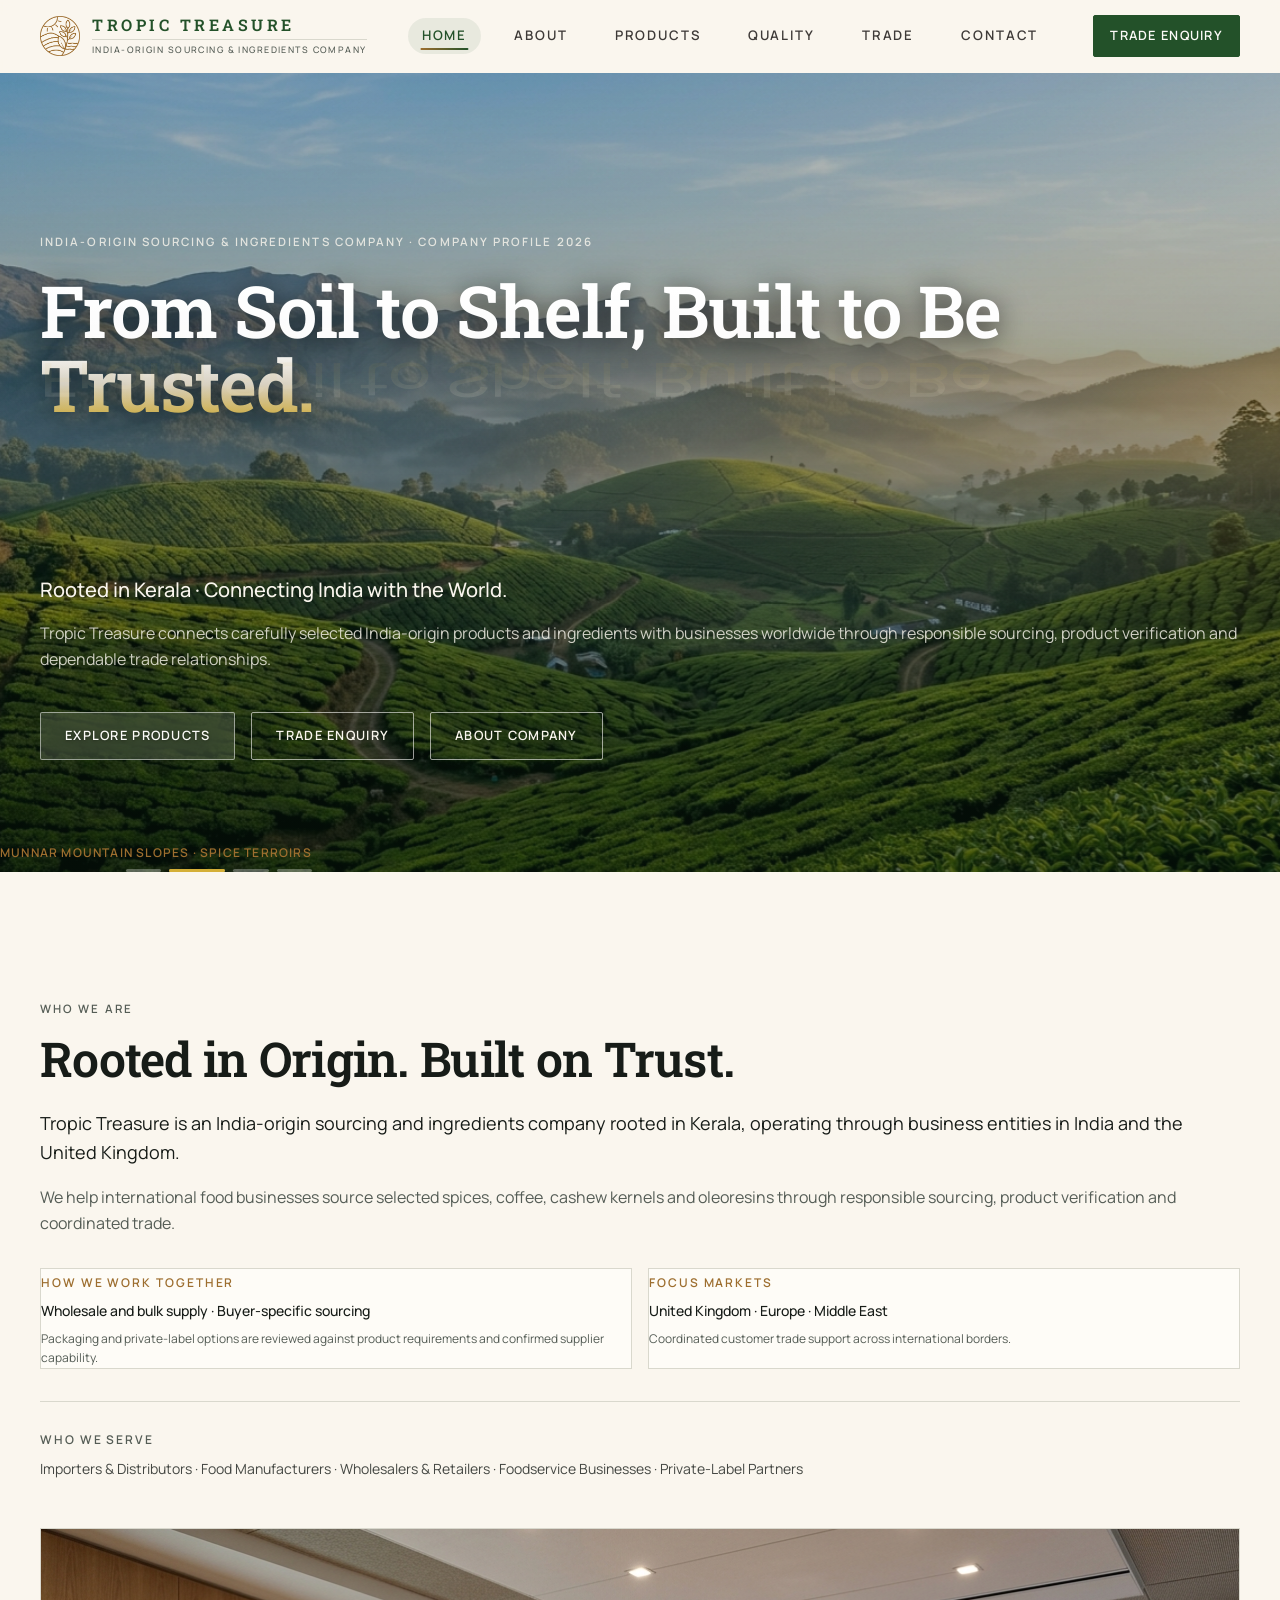
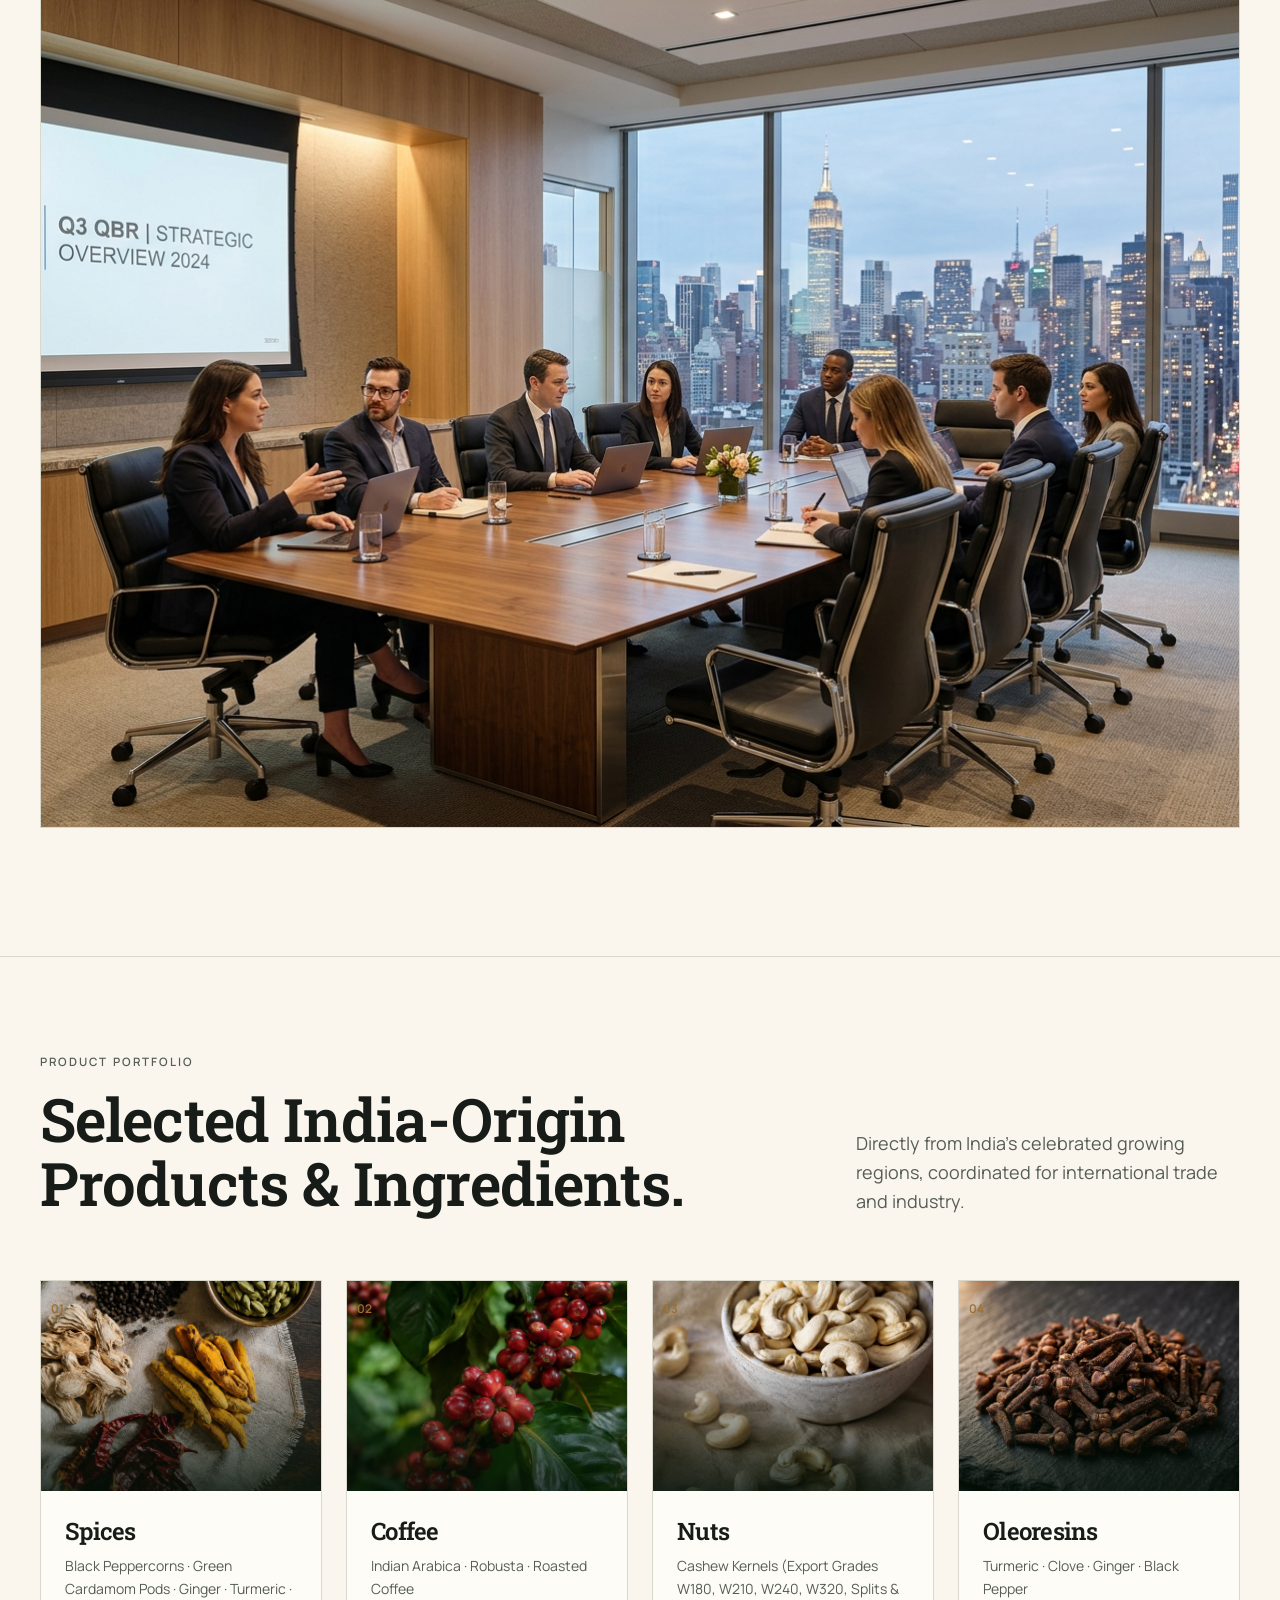
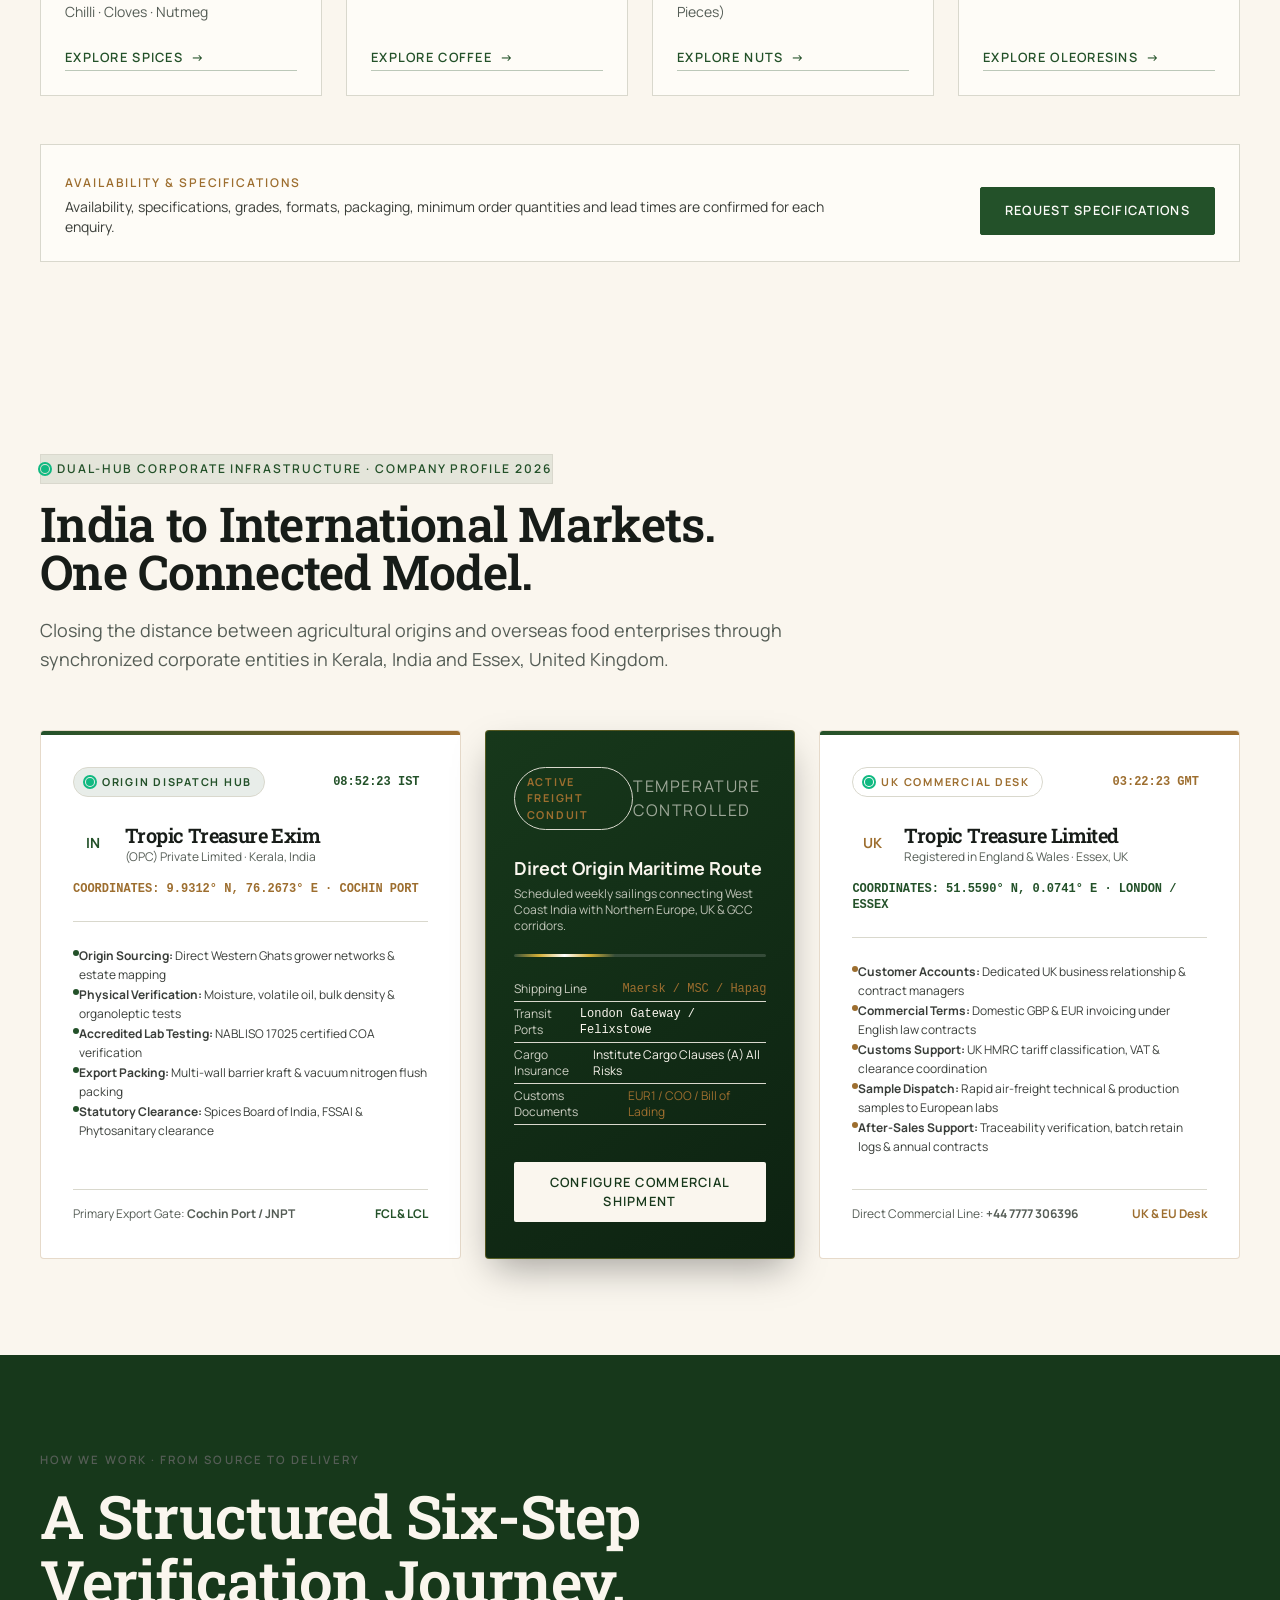
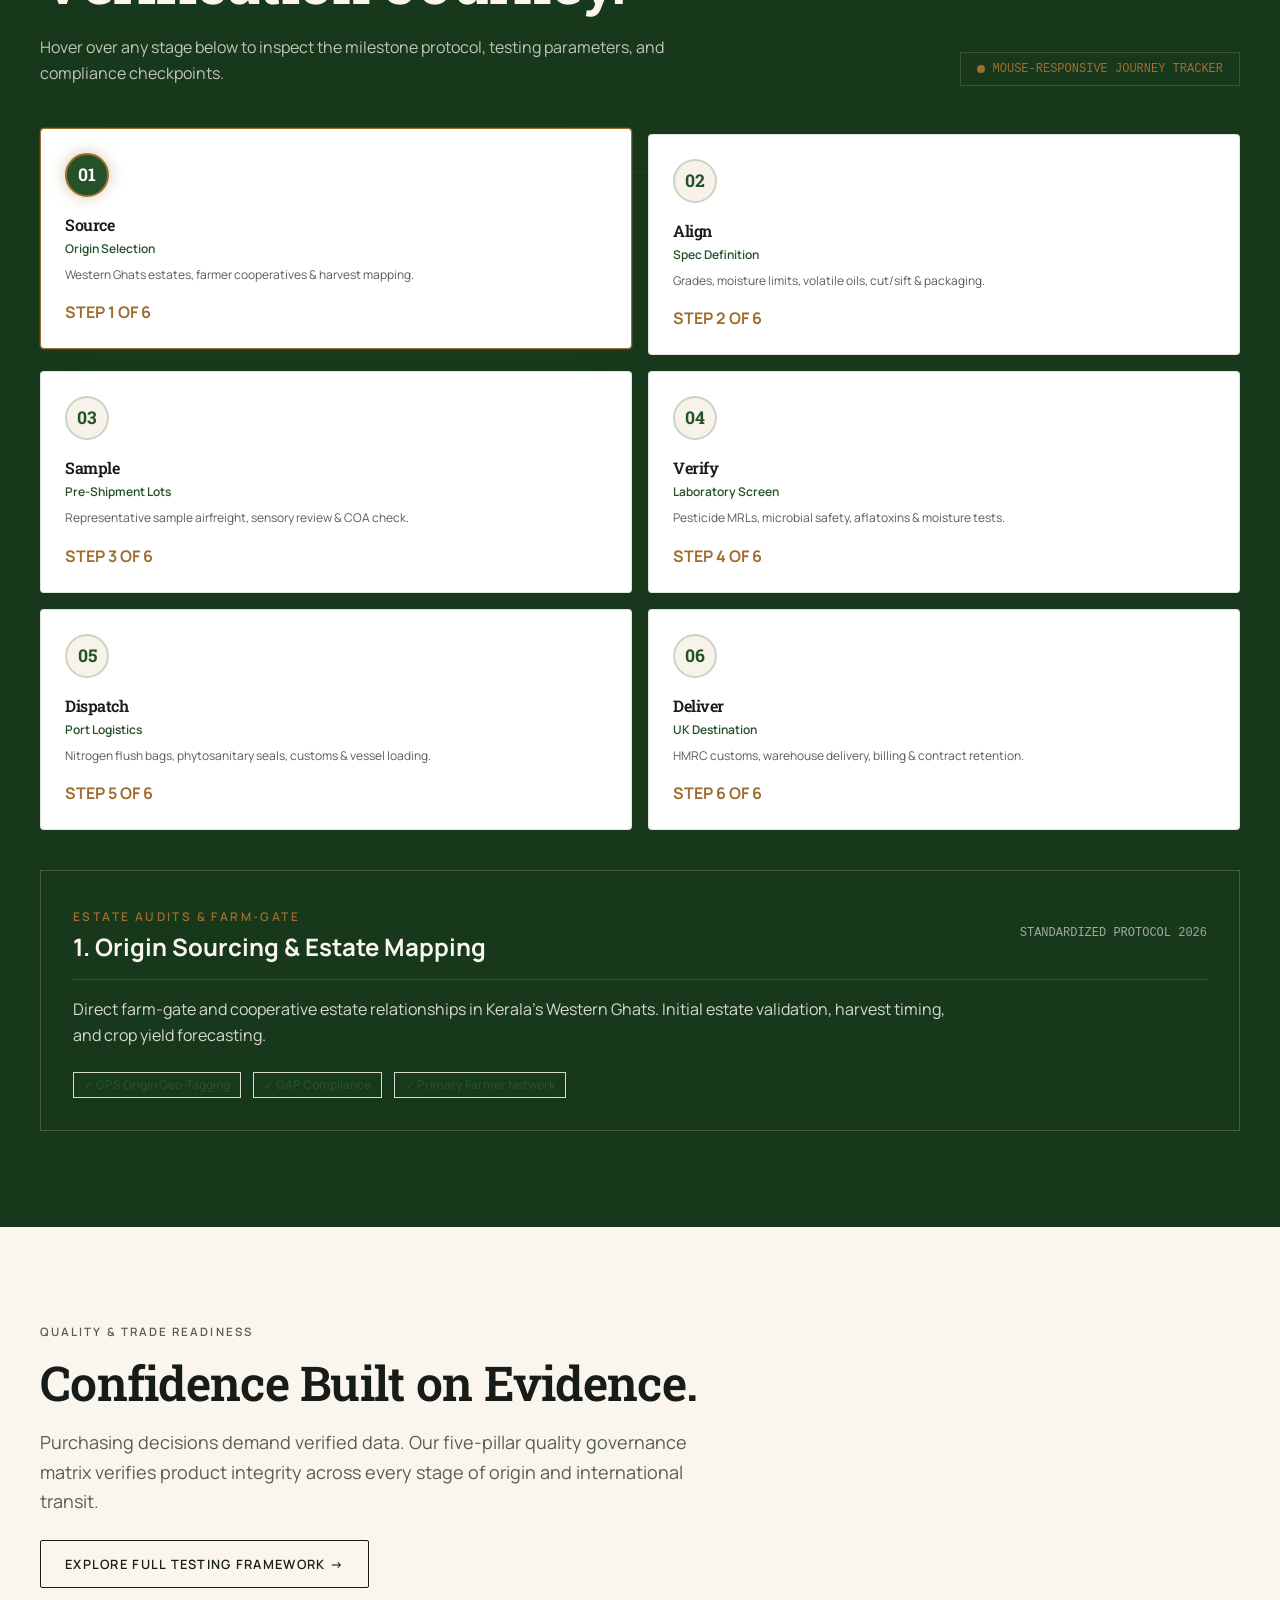
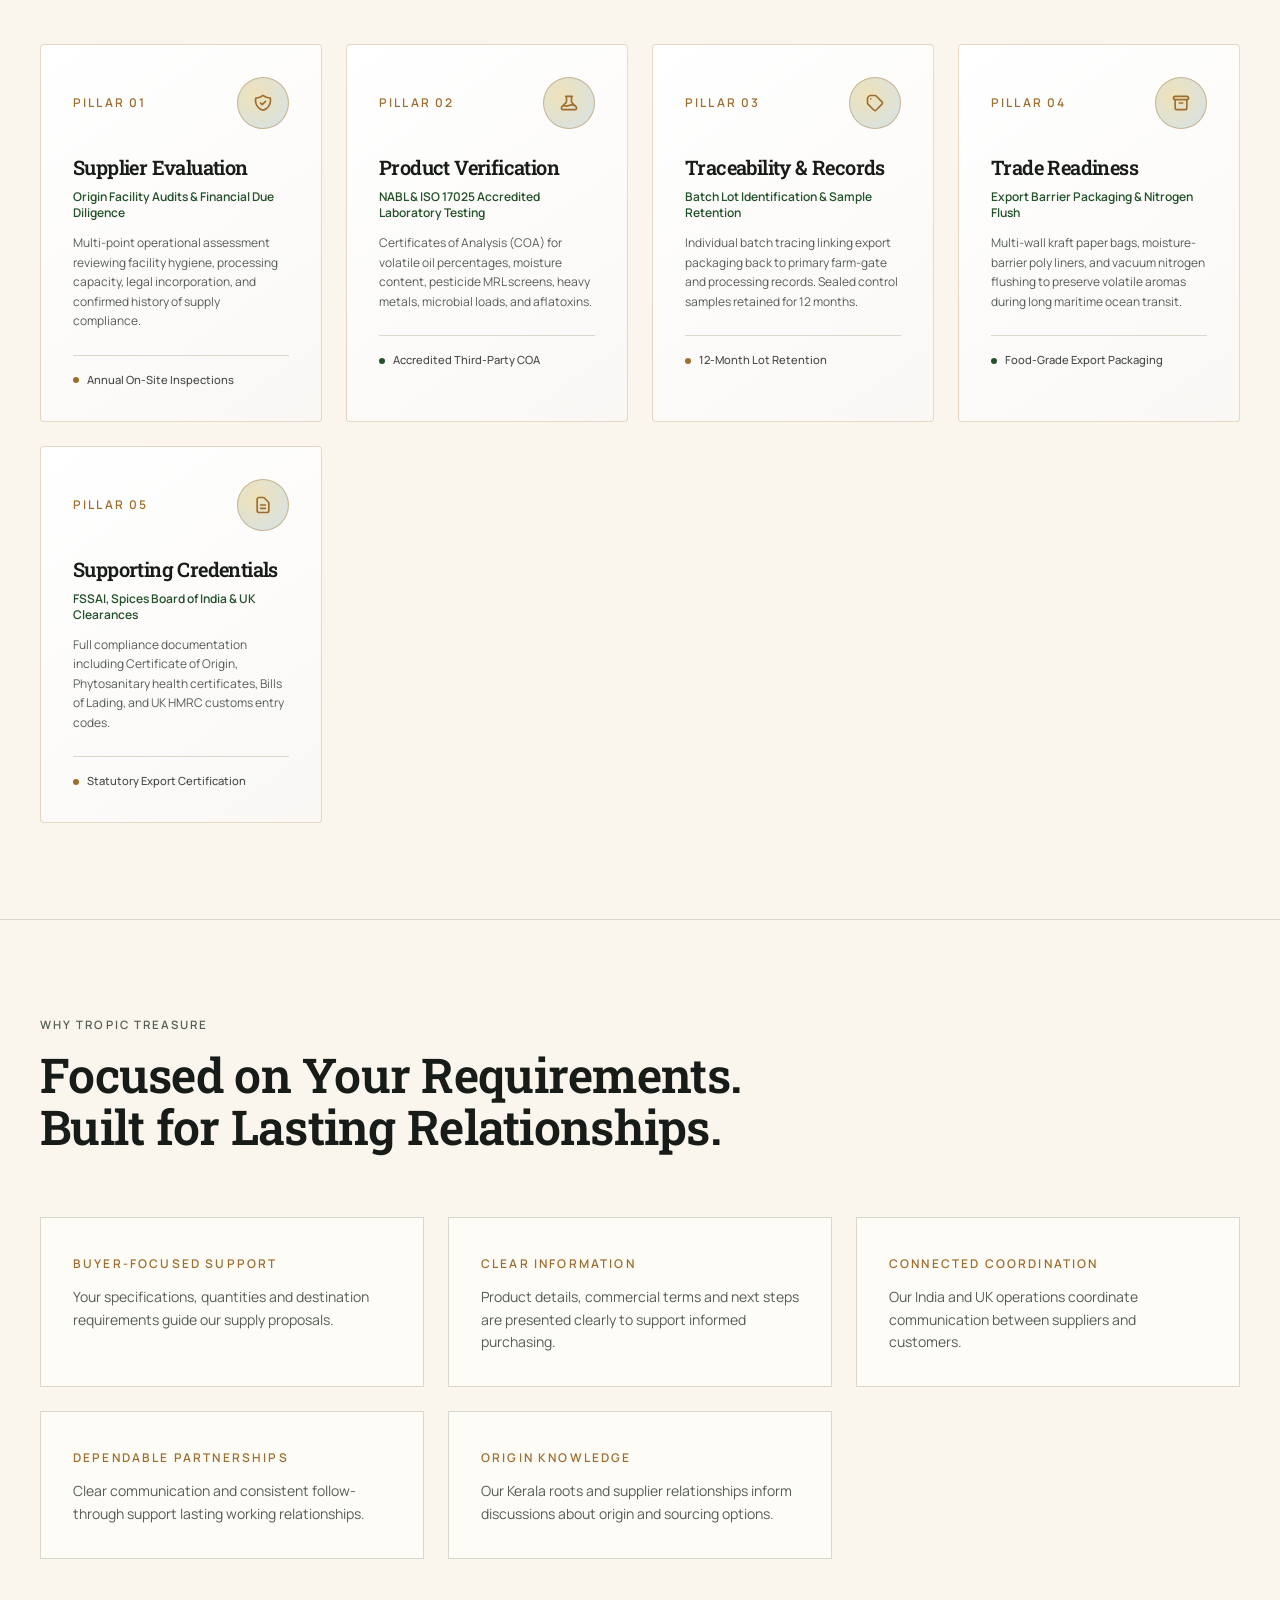
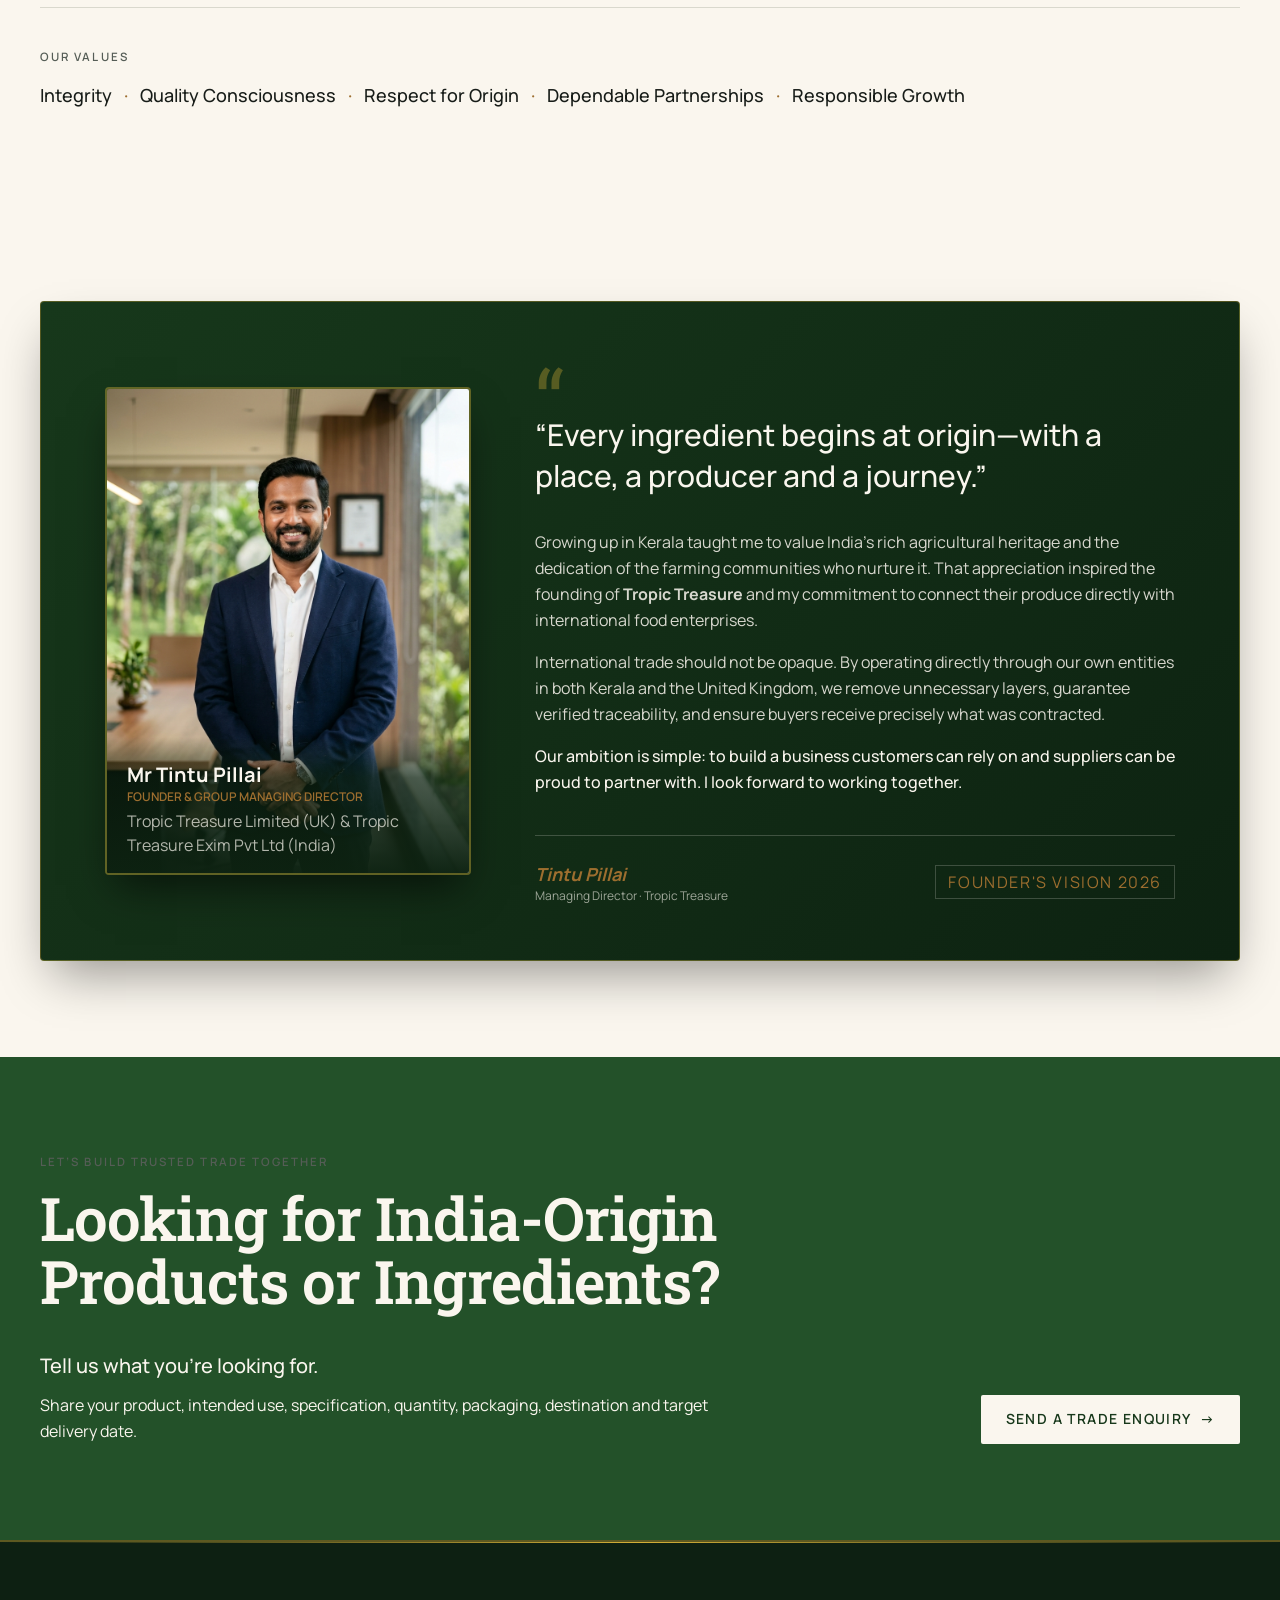
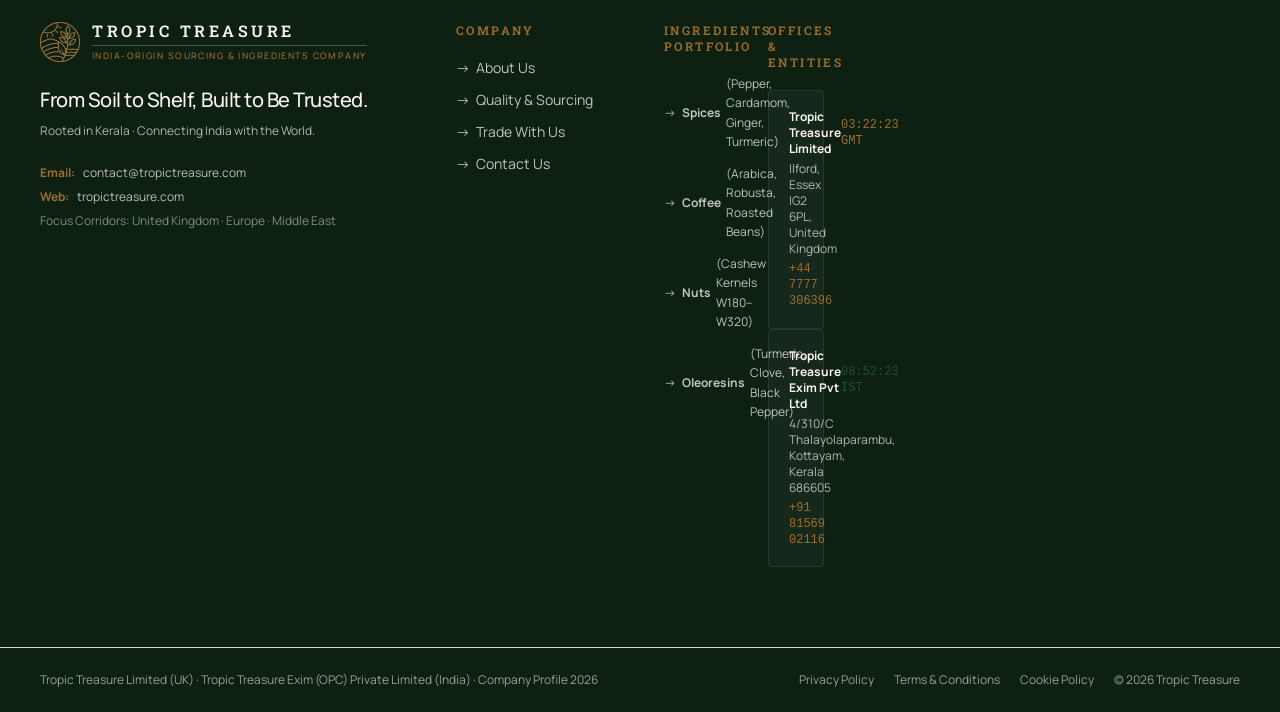
==== index.html @ d7b2481f "Need upgrades" ====
<!DOCTYPE html>
<html lang="en">
<head>
  <meta charset="utf-8"/>
  <meta name="viewport" content="width=device-width, initial-scale=1"/>
  <title>Tropic Treasure — India-Origin Sourcing &amp; Ingredients Company</title>
  <meta name="description" content="Tropic Treasure is an India-origin sourcing and ingredients company rooted in Kerala, operating across India and the UK. Spices, coffee, cashew kernels and oleoresins built on trust."/>
  
  <meta property="og:type" content="website"/>
  <meta property="og:title" content="Tropic Treasure — From Soil to Shelf, Built to Be Trusted."/>
  <meta property="og:description" content="India-origin sourcing and ingredients company rooted in Kerala · Connecting India with the World."/>
  <meta property="og:image" content="assets/hero-cardamom.jpg"/>
  
  <meta name="twitter:card" content="summary_large_image"/>
  <meta name="twitter:title" content="Tropic Treasure — From Soil to Shelf, Built to Be Trusted."/>
  <meta name="twitter:description" content="India-origin sourcing and ingredients company rooted in Kerala · Connecting India with the World."/>
  <meta name="twitter:image" content="assets/hero-cardamom.jpg"/>

  <link rel="preload" as="image" href="assets/tt-mark.png"/>
  <link rel="preload" as="image" href="assets/hero-cardamom.jpg"/>
  <link rel="stylesheet" href="styles.css"/>
  <link rel="preconnect" href="https://fonts.googleapis.com"/>
  <link rel="preconnect" href="https://fonts.gstatic.com" crossorigin="anonymous"/>
  <link rel="stylesheet" href="https://fonts.googleapis.com/css2?family=Manrope:wght@300;400;500;600;700&family=Roboto+Slab:wght@400;500;600;700&display=swap"/>
  <link rel="icon" href="assets/favicon.png" type="image/png"/>
</head>
<body>
  <!-- Header -->
  <header class="sticky top-0 z-50 bg-background/95 backdrop-blur-sm transition-[border-color] border-b border-transparent">
    <div class="container-site flex h-18 items-center justify-between py-4">
      <a aria-label="Tropic Treasure home" class="active" href="index.html" aria-current="page">
        <span class="flex items-center gap-3">
          <img src="assets/tt-mark.png" alt="Tropic Treasure Logo" width="40" height="40" class="h-9 w-9 shrink-0 md:h-10 md:w-10"/>
          <span class="flex flex-col leading-none text-primary">
            <span class="logo-title text-[0.98rem] font-semibold tracking-[0.22em]">TROPIC TREASURE</span>
            <span class="mt-1.5 border-t pt-1.5 text-[0.56rem] font-medium tracking-[0.16em] uppercase border-border text-muted-foreground">India-Origin Sourcing &amp; Ingredients Company</span>
          </span>
        </span>
      </a>

      <!-- Desktop Nav -->
      <nav aria-label="Main" class="hidden items-center gap-5 lg:flex">
        <a class="nav-link active" href="index.html" aria-current="page">Home</a>
        <a class="nav-link" href="about.html">About</a>
        <a class="nav-link" href="products.html">Products</a>
        <a class="nav-link" href="quality.html">Quality</a>
        <a class="nav-link" href="trade.html">Trade</a>
        <a class="nav-link" href="contact.html">Contact</a>
      </nav>

      <div class="flex items-center gap-3">
        <a class="btn btn-primary hidden !px-4 !py-2.5 sm:inline-flex" href="trade.html#enquiry">Trade Enquiry</a>
        <button type="button" class="flex h-10 w-10 flex-col items-center justify-center gap-1.5 lg:hidden" aria-label="Open menu" aria-expanded="false" id="mobile-menu-btn">
          <span class="block h-px w-6 bg-foreground transition-transform"></span>
          <span class="block h-px w-6 bg-foreground transition-transform"></span>
        </button>
      </div>
    </div>

    <!-- Mobile Menu Drawer -->
    <div id="mobile-menu" class="hidden border-t border-border bg-background px-6 py-8 lg:hidden transition-all duration-300">
      <nav class="flex flex-col gap-5">
        <a class="nav-link text-primary" href="index.html">Home</a>
        <a class="nav-link" href="about.html">About</a>
        <a class="nav-link" href="products.html">Products</a>
        <a class="nav-link" href="quality.html">Quality</a>
        <a class="nav-link" href="trade.html">Trade</a>
        <a class="nav-link" href="contact.html">Contact</a>
        <div class="pt-4 border-t border-border">
          <a class="btn btn-primary w-full text-center" href="trade.html#enquiry">Trade Enquiry</a>
        </div>
      </nav>
    </div>
  </header>

  <main>
    <!-- Hero Section with 3-Second Automatic Slideshow & Zero Blank Frames -->
    <section class="hero-slideshow-container relative isolate flex min-h-[88vh] items-end overflow-hidden">
      <!-- Layered Slides for Seamless Crossfade -->
      <div class="hero-slides-wrapper absolute inset-0 -z-20">
        <!-- Slide 1 -->
        <div class="hero-slide active" style="opacity: 1; z-index: 2;">
          <img src="assets/hero-cardamom.jpg" alt="Kerala Cardamom Canopy · Western Ghats" width="1920" height="1088" class="ken-burns"/>
        </div>
        <!-- Slide 2 -->
        <div class="hero-slide" style="opacity: 0; z-index: 1;">
          <img src="assets/munnar-landscape.jpg" alt="Munnar Mountain Slopes · Spice Terroirs" width="1920" height="1088" class="ken-burns"/>
        </div>
        <!-- Slide 3 -->
        <div class="hero-slide" style="opacity: 0; z-index: 1;">
          <img src="assets/origin-pepper-vine.jpg" alt="Origin Black Pepper Vines · Ripening Crop" width="1920" height="1088" class="ken-burns"/>
        </div>
        <!-- Slide 4 -->
        <div class="hero-slide" style="opacity: 0; z-index: 1;">
          <img src="assets/cat-spices.jpg" alt="Select India-Origin Harvest Spices" width="1920" height="1088" class="ken-burns"/>
        </div>
      </div>

      <!-- Scrim gradient overlay ensuring text readability and softening image backdrop -->
      <div class="hero-scrim absolute inset-0 -z-10"></div>

      <div class="container-site pt-40 pb-20 text-ivory md:pb-28">
        <div class="max-w-[760px]">
          <p class="eyebrow !text-ivory/80">India-Origin Sourcing &amp; Ingredients Company · Company Profile 2026</p>
          
          <!-- Mirror Effect Display Headline with Visible Reflection -->
          <div class="relative mt-6">
            <h1 class="text-5xl leading-[1.02] font-medium md:text-7xl hero-title-mirror">From Soil to Shelf, Built to Be Trusted.</h1>
            <div class="hero-mirror-reflection text-5xl leading-[1.02] font-medium md:text-7xl font-serif" aria-hidden="true">From Soil to Shelf, Built to Be Trusted.</div>
          </div>

          <p class="mt-6 text-xl leading-snug text-ivory/95 font-medium">Rooted in Kerala · Connecting India with the World.</p>
          <p class="mt-4 text-base leading-relaxed text-ivory/80">
            Tropic Treasure connects carefully selected India-origin products and ingredients with businesses worldwide through responsible sourcing, product verification and dependable trade relationships.
          </p>
          <div class="mt-10 flex flex-wrap gap-4">
            <a class="btn btn-transparent" href="products.html">Explore Products</a>
            <a class="btn btn-ghost-light" href="trade.html#enquiry">Trade Enquiry</a>
            <a class="btn btn-ghost-light" href="about.html">About Company</a>
          </div>
        </div>
      </div>

      <!-- Slideshow Navigation & Caption Indicators (Bottom Right) -->
      <div class="absolute bottom-6 right-6 md:bottom-10 md:right-12 z-20 flex flex-col items-end gap-2 text-ivory/80">
        <span id="hero-slide-caption" class="text-xs font-semibold tracking-widest uppercase text-gold transition-opacity duration-300 drop-shadow-sm">
          Kerala Cardamom Canopy · Western Ghats
        </span>
        <div class="flex items-center gap-2">
          <div class="slide-indicator-pill active" title="Kerala Cardamom Canopy"></div>
          <div class="slide-indicator-pill" title="Munnar Mountain Slopes"></div>
          <div class="slide-indicator-pill" title="Origin Pepper Vines"></div>
          <div class="slide-indicator-pill" title="Harvest Spices"></div>
        </div>
      </div>
    </section>

    <!-- Who We Are Section (Page 2) -->
    <section class="container-site py-20 md:py-32">
      <div class="grid gap-12 lg:grid-cols-12 lg:items-center">
        <div class="lg:col-span-6">
          <p class="eyebrow">Who We Are</p>
          <h2 class="mt-4 text-4xl leading-[1.08] md:text-5xl">Rooted in Origin. Built on Trust.</h2>
          <p class="mt-6 text-lg leading-relaxed text-foreground">
            Tropic Treasure is an India-origin sourcing and ingredients company rooted in Kerala, operating through business entities in India and the United Kingdom.
          </p>
          <p class="mt-4 leading-relaxed text-muted-foreground">
            We help international food businesses source selected spices, coffee, cashew kernels and oleoresins through responsible sourcing, product verification and coordinated trade.
          </p>
          
          <div class="mt-8 grid gap-4 sm:grid-cols-2">
            <div class="border border-border bg-card p-5">
              <span class="text-xs font-semibold tracking-[0.16em] text-gold uppercase">How We Work Together</span>
              <p class="mt-2 text-sm text-foreground/90 font-medium">Wholesale and bulk supply · Buyer-specific sourcing</p>
              <p class="mt-2 text-xs text-muted-foreground leading-relaxed">
                Packaging and private-label options are reviewed against product requirements and confirmed supplier capability.
              </p>
            </div>
            <div class="border border-border bg-card p-5">
              <span class="text-xs font-semibold tracking-[0.16em] text-gold uppercase">Focus Markets</span>
              <p class="mt-2 text-sm text-foreground/90 font-medium">United Kingdom · Europe · Middle East</p>
              <p class="mt-2 text-xs text-muted-foreground leading-relaxed">
                Coordinated customer trade support across international borders.
              </p>
            </div>
          </div>

          <div class="mt-8 border-t border-border pt-6">
            <span class="text-xs font-semibold tracking-[0.16em] text-muted-foreground uppercase">Who We Serve</span>
            <p class="mt-2 text-sm text-foreground/80 leading-relaxed">
              Importers &amp; Distributors · Food Manufacturers · Wholesalers &amp; Retailers · Foodservice Businesses · Private-Label Partners
            </p>
          </div>
        </div>

        <div class="lg:col-span-6">
          <div class="overflow-hidden border border-border bg-card aspect-[4/3] relative">
            <img src="assets/workspace-boardroom.jpg" alt="Tropic Treasure corporate workspace reference" class="h-full w-full object-cover"/>
            <div class="absolute bottom-3 left-4 bg-background/80 backdrop-blur-xs px-3 py-1 text-[0.68rem] text-muted-foreground uppercase tracking-widest">
              Workspace reference / stock photography
            </div>
          </div>
        </div>
      </div>
    </section>

    <!-- Product Portfolio (Page 6) -->
    <section class="border-t border-border bg-secondary/40 py-24 md:py-36">
      <div class="container-site">
        <div class="grid gap-6 md:grid-cols-12 md:items-end">
          <div class="md:col-span-8">
            <p class="eyebrow">Product Portfolio</p>
            <h2 class="mt-4 text-4xl leading-[1.08] md:text-6xl">Selected India-Origin Products &amp; Ingredients.</h2>
          </div>
          <p class="text-lg leading-relaxed text-muted-foreground md:col-span-4">
            Directly from India's celebrated growing regions, coordinated for international trade and industry.
          </p>
        </div>

        <!-- 4 Pillars Grid -->
        <div class="mt-16 grid gap-6 sm:grid-cols-2 lg:grid-cols-4">
          <!-- 1. Spices -->
          <a class="group relative isolate flex flex-col overflow-hidden bg-card border border-border" href="products.html#spices">
            <div class="relative overflow-hidden aspect-[4/3]">
              <img src="assets/cat-spices.jpg" alt="India-origin spices" loading="lazy" class="img-zoom h-full w-full object-cover group-hover:scale-[1.04]"/>
              <div class="card-scrim absolute inset-0"></div>
              <span class="absolute top-4 left-4 bg-background/85 px-2.5 py-1 text-xs font-semibold tracking-wider text-gold uppercase">01</span>
            </div>
            <div class="flex flex-1 flex-col justify-between p-6">
              <div>
                <h3 class="text-2xl font-semibold text-foreground">Spices</h3>
                <p class="mt-2 text-sm leading-relaxed text-muted-foreground">
                  Black Peppercorns · Green Cardamom Pods · Ginger · Turmeric · Chilli · Cloves · Nutmeg
                </p>
              </div>
              <span class="link-arrow arrow-nudge mt-6 inline-flex">Explore Spices <span class="arr">→</span></span>
            </div>
          </a>

          <!-- 2. Coffee -->
          <a class="group relative isolate flex flex-col overflow-hidden bg-card border border-border" href="products.html#coffee">
            <div class="relative overflow-hidden aspect-[4/3]">
              <img src="assets/cat-coffee.jpg" alt="India-origin coffee" loading="lazy" class="img-zoom h-full w-full object-cover group-hover:scale-[1.04]"/>
              <div class="card-scrim absolute inset-0"></div>
              <span class="absolute top-4 left-4 bg-background/85 px-2.5 py-1 text-xs font-semibold tracking-wider text-gold uppercase">02</span>
            </div>
            <div class="flex flex-1 flex-col justify-between p-6">
              <div>
                <h3 class="text-2xl font-semibold text-foreground">Coffee</h3>
                <p class="mt-2 text-sm leading-relaxed text-muted-foreground">
                  Indian Arabica · Robusta · Roasted Coffee
                </p>
              </div>
              <span class="link-arrow arrow-nudge mt-6 inline-flex">Explore Coffee <span class="arr">→</span></span>
            </div>
          </a>

          <!-- 3. Nuts -->
          <a class="group relative isolate flex flex-col overflow-hidden bg-card border border-border" href="products.html#nuts">
            <div class="relative overflow-hidden aspect-[4/3]">
              <img src="assets/cat-nuts.jpg" alt="India-origin cashew kernels" loading="lazy" class="img-zoom h-full w-full object-cover group-hover:scale-[1.04]"/>
              <div class="card-scrim absolute inset-0"></div>
              <span class="absolute top-4 left-4 bg-background/85 px-2.5 py-1 text-xs font-semibold tracking-wider text-gold uppercase">03</span>
            </div>
            <div class="flex flex-1 flex-col justify-between p-6">
              <div>
                <h3 class="text-2xl font-semibold text-foreground">Nuts</h3>
                <p class="mt-2 text-sm leading-relaxed text-muted-foreground">
                  Cashew Kernels (Export Grades W180, W210, W240, W320, Splits &amp; Pieces)
                </p>
              </div>
              <span class="link-arrow arrow-nudge mt-6 inline-flex">Explore Nuts <span class="arr">→</span></span>
            </div>
          </a>

          <!-- 4. Oleoresins -->
          <a class="group relative isolate flex flex-col overflow-hidden bg-card border border-border" href="products.html#oleoresins">
            <div class="relative overflow-hidden aspect-[4/3]">
              <img src="assets/cat-oleoresins.jpg" alt="India-origin oleoresins and extracts" loading="lazy" class="img-zoom h-full w-full object-cover group-hover:scale-[1.04]"/>
              <div class="card-scrim absolute inset-0"></div>
              <span class="absolute top-4 left-4 bg-background/85 px-2.5 py-1 text-xs font-semibold tracking-wider text-gold uppercase">04</span>
            </div>
            <div class="flex flex-1 flex-col justify-between p-6">
              <div>
                <h3 class="text-2xl font-semibold text-foreground">Oleoresins</h3>
                <p class="mt-2 text-sm leading-relaxed text-muted-foreground">
                  Turmeric · Clove · Ginger · Black Pepper
                </p>
              </div>
              <span class="link-arrow arrow-nudge mt-6 inline-flex">Explore Oleoresins <span class="arr">→</span></span>
            </div>
          </a>
        </div>

        <!-- Availability Banner -->
        <div class="mt-12 border border-border bg-card p-6 md:flex md:items-center md:justify-between">
          <div class="max-w-3xl">
            <span class="text-xs font-semibold tracking-[0.16em] text-gold uppercase">Availability &amp; Specifications</span>
            <p class="mt-1 text-sm text-foreground/85">
              Availability, specifications, grades, formats, packaging, minimum order quantities and lead times are confirmed for each enquiry.
            </p>
          </div>
          <div class="mt-4 md:mt-0 md:ml-6 shrink-0">
            <a class="btn btn-primary" href="trade.html#enquiry">Request Specifications</a>
          </div>
        </div>
      </div>
    </section>

    <!-- Our Business Model: Global Connected Trade Corridor (Heavy Upgrade) -->
    <section class="container-site py-24 md:py-36">
      <div class="max-w-3xl">
        <div class="inline-flex items-center gap-2 bg-primary/10 border border-primary/20 px-3.5 py-1.5 text-xs font-semibold tracking-[0.16em] uppercase text-primary mb-4 rounded-xs">
          <span class="status-radar-dot"></span>
          Dual-Hub Corporate Infrastructure · Company Profile 2026
        </div>
        <h2 class="text-4xl leading-[1.06] md:text-5xl font-medium text-foreground">
          India to International Markets. One Connected Model.
        </h2>
        <p class="mt-5 text-lg leading-relaxed text-muted-foreground">
          Closing the distance between agricultural origins and overseas food enterprises through synchronized corporate entities in Kerala, India and Essex, United Kingdom.
        </p>
      </div>

      <!-- Interactive 3-Stage Connected Trade Corridor Dashboard -->
      <div class="mt-14 trade-corridor-grid">
        <!-- 1. Origin Hub (India) -->
        <div class="corridor-hub-card">
          <div>
            <div class="flex items-center justify-between">
              <span class="live-status-pill bg-primary/10 text-primary border border-primary/20">
                <span class="status-radar-dot"></span> ORIGIN DISPATCH HUB
              </span>
              <span class="live-time-kochi font-mono text-xs font-bold text-primary bg-secondary/80 px-2 py-0.5 rounded-xs">16:45:00 IST</span>
            </div>

            <div class="mt-6 flex items-center gap-3">
              <div class="h-10 w-10 rounded-full bg-primary/15 text-primary flex items-center justify-center font-bold text-sm shrink-0">
                IN
              </div>
              <div>
                <h3 class="text-xl font-bold text-foreground">Tropic Treasure Exim</h3>
                <p class="text-xs text-muted-foreground">(OPC) Private Limited · Kerala, India</p>
              </div>
            </div>

            <p class="mt-4 text-xs font-mono text-gold font-semibold">COORDINATES: 9.9312° N, 76.2673° E · COCHIN PORT</p>

            <ul class="mt-6 space-y-3 border-t border-border pt-6 text-xs text-foreground/85 leading-relaxed">
              <li class="flex items-start gap-2.5">
                <span class="mt-1 h-1.5 w-1.5 shrink-0 rounded-full bg-primary"></span>
                <span><strong>Origin Sourcing:</strong> Direct Western Ghats grower networks &amp; estate mapping</span>
              </li>
              <li class="flex items-start gap-2.5">
                <span class="mt-1 h-1.5 w-1.5 shrink-0 rounded-full bg-primary"></span>
                <span><strong>Physical Verification:</strong> Moisture, volatile oil, bulk density &amp; organoleptic tests</span>
              </li>
              <li class="flex items-start gap-2.5">
                <span class="mt-1 h-1.5 w-1.5 shrink-0 rounded-full bg-primary"></span>
                <span><strong>Accredited Lab Testing:</strong> NABL ISO 17025 certified COA verification</span>
              </li>
              <li class="flex items-start gap-2.5">
                <span class="mt-1 h-1.5 w-1.5 shrink-0 rounded-full bg-primary"></span>
                <span><strong>Export Packing:</strong> Multi-wall barrier kraft &amp; vacuum nitrogen flush packing</span>
              </li>
              <li class="flex items-start gap-2.5">
                <span class="mt-1 h-1.5 w-1.5 shrink-0 rounded-full bg-primary"></span>
                <span><strong>Statutory Clearance:</strong> Spices Board of India, FSSAI &amp; Phytosanitary clearance</span>
              </li>
            </ul>
          </div>

          <div class="mt-8 pt-4 border-t border-border flex items-center justify-between text-xs text-muted-foreground">
            <span>Primary Export Gate: <strong>Cochin Port / JNPT</strong></span>
            <span class="text-primary font-bold">FCL &amp; LCL</span>
          </div>
        </div>

        <!-- 2. Central Maritime Transit Conduit -->
        <div class="corridor-conduit">
          <div>
            <div class="flex items-center justify-between">
              <span class="live-status-pill bg-gold/20 text-gold border border-gold/30">
                ACTIVE FREIGHT CONDUIT
              </span>
              <span class="text-[0.65rem] text-ivory/60 uppercase tracking-widest">Temperature Controlled</span>
            </div>

            <h4 class="mt-6 text-lg font-bold text-ivory">Direct Origin Maritime Route</h4>
            <p class="mt-1 text-xs text-ivory/75">
              Scheduled weekly sailings connecting West Coast India with Northern Europe, UK &amp; GCC corridors.
            </p>

            <div class="corridor-pulse-line" title="Active Maritime Transit Corridor"></div>

            <div class="space-y-2.5 text-xs text-ivory/80">
              <div class="flex items-center justify-between py-1 border-b border-ivory/10">
                <span>Shipping Line</span>
                <span class="text-gold font-mono">Maersk / MSC / Hapag</span>
              </div>
              <div class="flex items-center justify-between py-1 border-b border-ivory/10">
                <span>Transit Ports</span>
                <span class="text-ivory font-mono">London Gateway / Felixstowe</span>
              </div>
              <div class="flex items-center justify-between py-1 border-b border-ivory/10">
                <span>Cargo Insurance</span>
                <span class="text-ivory">Institute Cargo Clauses (A) All Risks</span>
              </div>
              <div class="flex items-center justify-between py-1 border-b border-ivory/10">
                <span>Customs Documents</span>
                <span class="text-gold">EUR1 / COO / Bill of Lading</span>
              </div>
            </div>
          </div>

          <div class="mt-8">
            <a href="trade.html#enquiry" class="btn btn-light !text-xs !py-2.5 w-full text-center">
              Configure Commercial Shipment
            </a>
          </div>
        </div>

        <!-- 3. UK Trade Desk (United Kingdom) -->
        <div class="corridor-hub-card">
          <div>
            <div class="flex items-center justify-between">
              <span class="live-status-pill bg-gold/15 text-gold border border-gold/25">
                <span class="status-radar-dot !bg-gold"></span> UK COMMERCIAL DESK
              </span>
              <span class="live-time-london font-mono text-xs font-bold text-gold bg-secondary/80 px-2 py-0.5 rounded-xs">12:15:00 GMT</span>
            </div>

            <div class="mt-6 flex items-center gap-3">
              <div class="h-10 w-10 rounded-full bg-gold/15 text-gold flex items-center justify-center font-bold text-sm shrink-0">
                UK
              </div>
              <div>
                <h3 class="text-xl font-bold text-foreground">Tropic Treasure Limited</h3>
                <p class="text-xs text-muted-foreground">Registered in England &amp; Wales · Essex, UK</p>
              </div>
            </div>

            <p class="mt-4 text-xs font-mono text-primary font-semibold">COORDINATES: 51.5590° N, 0.0741° E · LONDON / ESSEX</p>

            <ul class="mt-6 space-y-3 border-t border-border pt-6 text-xs text-foreground/85 leading-relaxed">
              <li class="flex items-start gap-2.5">
                <span class="mt-1 h-1.5 w-1.5 shrink-0 rounded-full bg-gold"></span>
                <span><strong>Customer Accounts:</strong> Dedicated UK business relationship &amp; contract managers</span>
              </li>
              <li class="flex items-start gap-2.5">
                <span class="mt-1 h-1.5 w-1.5 shrink-0 rounded-full bg-gold"></span>
                <span><strong>Commercial Terms:</strong> Domestic GBP &amp; EUR invoicing under English law contracts</span>
              </li>
              <li class="flex items-start gap-2.5">
                <span class="mt-1 h-1.5 w-1.5 shrink-0 rounded-full bg-gold"></span>
                <span><strong>Customs Support:</strong> UK HMRC tariff classification, VAT &amp; clearance coordination</span>
              </li>
              <li class="flex items-start gap-2.5">
                <span class="mt-1 h-1.5 w-1.5 shrink-0 rounded-full bg-gold"></span>
                <span><strong>Sample Dispatch:</strong> Rapid air-freight technical &amp; production samples to European labs</span>
              </li>
              <li class="flex items-start gap-2.5">
                <span class="mt-1 h-1.5 w-1.5 shrink-0 rounded-full bg-gold"></span>
                <span><strong>After-Sales Support:</strong> Traceability verification, batch retain logs &amp; annual contracts</span>
              </li>
            </ul>
          </div>

          <div class="mt-8 pt-4 border-t border-border flex items-center justify-between text-xs text-muted-foreground">
            <span>Direct Commercial Line: <strong>+44 7777 306396</strong></span>
            <span class="text-gold font-bold">UK &amp; EU Desk</span>
          </div>
        </div>
      </div>
    </section>

    <!-- How We Work: Interactive Laser Journey Tracker (Mouse Responsive Upgrade) -->
    <section class="bg-forest-deep text-ivory relative isolate overflow-hidden py-24 md:py-36">
      <div class="container-site">
        <div class="flex flex-col md:flex-row md:items-end md:justify-between gap-6">
          <div class="max-w-2xl">
            <p class="eyebrow !text-ivory/60">How We Work · From Source to Delivery</p>
            <h2 class="mt-4 text-4xl leading-[1.08] md:text-6xl font-medium">
              A Structured Six-Step Verification Journey.
            </h2>
            <p class="mt-5 text-base md:text-lg leading-relaxed text-ivory/75">
              Hover over any stage below to inspect the milestone protocol, testing parameters, and compliance checkpoints.
            </p>
          </div>
          <div class="shrink-0 bg-ivory/10 border border-ivory/15 px-4 py-2 text-xs font-mono text-gold flex items-center gap-2">
            <span class="h-2 w-2 rounded-full bg-gold animate-pulse"></span>
            MOUSE-RESPONSIVE JOURNEY TRACKER
          </div>
        </div>

        <!-- Laser Beam Track Container -->
        <div class="journey-tracker">
          <div class="journey-laser-bar">
            <div class="journey-laser-glow"></div>
          </div>

          <!-- 6 Step Cards Grid -->
          <div class="grid gap-4 sm:grid-cols-2 lg:grid-cols-6 relative z-10">
            <!-- Step 1 -->
            <div class="journey-step-card active" data-step="1">
              <div>
                <span class="journey-step-num">01</span>
                <h3 class="mt-4 font-bold text-base text-foreground">Source</h3>
                <p class="mt-1 text-xs text-primary font-semibold">Origin Selection</p>
                <p class="mt-2 text-xs text-muted-foreground leading-relaxed">
                  Western Ghats estates, farmer cooperatives &amp; harvest mapping.
                </p>
              </div>
              <span class="mt-4 text-[0.65rem] font-bold text-gold uppercase tracking-wider">Step 1 of 6</span>
            </div>

            <!-- Step 2 -->
            <div class="journey-step-card" data-step="2">
              <div>
                <span class="journey-step-num">02</span>
                <h3 class="mt-4 font-bold text-base text-foreground">Align</h3>
                <p class="mt-1 text-xs text-primary font-semibold">Spec Definition</p>
                <p class="mt-2 text-xs text-muted-foreground leading-relaxed">
                  Grades, moisture limits, volatile oils, cut/sift &amp; packaging.
                </p>
              </div>
              <span class="mt-4 text-[0.65rem] font-bold text-gold uppercase tracking-wider">Step 2 of 6</span>
            </div>

            <!-- Step 3 -->
            <div class="journey-step-card" data-step="3">
              <div>
                <span class="journey-step-num">03</span>
                <h3 class="mt-4 font-bold text-base text-foreground">Sample</h3>
                <p class="mt-1 text-xs text-primary font-semibold">Pre-Shipment Lots</p>
                <p class="mt-2 text-xs text-muted-foreground leading-relaxed">
                  Representative sample airfreight, sensory review &amp; COA check.
                </p>
              </div>
              <span class="mt-4 text-[0.65rem] font-bold text-gold uppercase tracking-wider">Step 3 of 6</span>
            </div>

            <!-- Step 4 -->
            <div class="journey-step-card" data-step="4">
              <div>
                <span class="journey-step-num">04</span>
                <h3 class="mt-4 font-bold text-base text-foreground">Verify</h3>
                <p class="mt-1 text-xs text-primary font-semibold">Laboratory Screen</p>
                <p class="mt-2 text-xs text-muted-foreground leading-relaxed">
                  Pesticide MRLs, microbial safety, aflatoxins &amp; moisture tests.
                </p>
              </div>
              <span class="mt-4 text-[0.65rem] font-bold text-gold uppercase tracking-wider">Step 4 of 6</span>
            </div>

            <!-- Step 5 -->
            <div class="journey-step-card" data-step="5">
              <div>
                <span class="journey-step-num">05</span>
                <h3 class="mt-4 font-bold text-base text-foreground">Dispatch</h3>
                <p class="mt-1 text-xs text-primary font-semibold">Port Logistics</p>
                <p class="mt-2 text-xs text-muted-foreground leading-relaxed">
                  Nitrogen flush bags, phytosanitary seals, customs &amp; vessel loading.
                </p>
              </div>
              <span class="mt-4 text-[0.65rem] font-bold text-gold uppercase tracking-wider">Step 5 of 6</span>
            </div>

            <!-- Step 6 -->
            <div class="journey-step-card" data-step="6">
              <div>
                <span class="journey-step-num">06</span>
                <h3 class="mt-4 font-bold text-base text-foreground">Deliver</h3>
                <p class="mt-1 text-xs text-primary font-semibold">UK Destination</p>
                <p class="mt-2 text-xs text-muted-foreground leading-relaxed">
                  HMRC customs, warehouse delivery, billing &amp; contract retention.
                </p>
              </div>
              <span class="mt-4 text-[0.65rem] font-bold text-gold uppercase tracking-wider">Step 6 of 6</span>
            </div>
          </div>
        </div>

        <!-- Live Milestone Inspection Dossier Console (Updates dynamically on mouse hover) -->
        <div id="journey-dossier-card" class="mt-10 border border-ivory/20 bg-ivory/5 backdrop-blur-xs p-6 md:p-8 rounded-xs">
          <div class="flex flex-col md:flex-row md:items-center md:justify-between gap-4 border-b border-ivory/15 pb-4">
            <div>
              <span id="journey-dossier-badge" class="text-xs font-semibold tracking-[0.2em] text-gold uppercase">Estate Audits &amp; Farm-Gate</span>
              <h4 id="journey-dossier-title" class="mt-1 text-2xl font-bold text-ivory">1. Origin Sourcing &amp; Estate Mapping</h4>
            </div>
            <span class="text-xs text-ivory/60 font-mono">STANDARDIZED PROTOCOL 2026</span>
          </div>
          <p id="journey-dossier-desc" class="mt-4 text-sm md:text-base text-ivory/85 leading-relaxed max-w-4xl">
            Direct farm-gate and cooperative estate relationships in Kerala's Western Ghats. Initial estate validation, harvest timing, and crop yield forecasting.
          </p>
          <div class="mt-6 flex flex-wrap items-center gap-3" id="journey-dossier-specs">
            <span class="inline-block bg-primary/10 text-primary border border-primary/20 px-2.5 py-1 text-xs font-semibold rounded-xs">✓ GPS Origin Geo-Tagging</span>
            <span class="inline-block bg-primary/10 text-primary border border-primary/20 px-2.5 py-1 text-xs font-semibold rounded-xs">✓ GAP Compliance</span>
            <span class="inline-block bg-primary/10 text-primary border border-primary/20 px-2.5 py-1 text-xs font-semibold rounded-xs">✓ Primary Farmer Network</span>
          </div>
        </div>
      </div>
    </section>

    <!-- Quality & Trade Readiness: Confidence Built on Evidence (Luxury Matrix Upgrade) -->
    <section class="container-site py-24 md:py-36">
      <div class="flex flex-col lg:flex-row lg:items-end lg:justify-between gap-6">
        <div class="max-w-2xl">
          <p class="eyebrow">Quality &amp; Trade Readiness</p>
          <h2 class="mt-4 text-4xl leading-[1.08] md:text-5xl font-medium text-foreground">
            Confidence Built on Evidence.
          </h2>
          <p class="mt-5 text-lg leading-relaxed text-muted-foreground">
            Purchasing decisions demand verified data. Our five-pillar quality governance matrix verifies product integrity across every stage of origin and international transit.
          </p>
        </div>
        <div class="shrink-0">
          <a class="btn btn-outline" href="quality.html">
            Explore Full Testing Framework →
          </a>
        </div>
      </div>

      <!-- 5 Interactive Verification Matrix Cards with Hologram Seals and Spotlight Glow -->
      <div class="mt-14 verification-matrix">
        <!-- Pillar 1 -->
        <div class="verification-card">
          <div class="flex items-center justify-between">
            <span class="text-xs font-semibold tracking-[0.18em] text-gold uppercase">Pillar 01</span>
            <div class="hologram-seal">
              <svg class="w-5 h-5" fill="none" viewBox="0 0 24 24" stroke="currentColor" stroke-width="2">
                <path stroke-linecap="round" stroke-linejoin="round" d="M9 12l2 2 4-4m5.618-4.016A11.955 11.955 0 0112 2.944a11.955 11.955 0 01-8.618 3.04A12.02 12.02 0 003 9c0 5.591 3.824 10.29 9 11.622 5.176-1.332 9-6.03 9-11.622 0-1.042-.133-2.052-.382-3.016z"/>
              </svg>
            </div>
          </div>
          <h3 class="mt-6 text-xl font-bold text-foreground">Supplier Evaluation</h3>
          <p class="mt-2 text-xs font-semibold text-primary">Origin Facility Audits &amp; Financial Due Diligence</p>
          <p class="mt-3 text-xs text-muted-foreground leading-relaxed">
            Multi-point operational assessment reviewing facility hygiene, processing capacity, legal incorporation, and confirmed history of supply compliance.
          </p>
          <div class="mt-6 pt-4 border-t border-border flex items-center gap-2 text-[0.7rem] text-foreground/80 font-medium">
            <span class="h-1.5 w-1.5 rounded-full bg-gold"></span>
            <span>Annual On-Site Inspections</span>
          </div>
        </div>

        <!-- Pillar 2 -->
        <div class="verification-card">
          <div class="flex items-center justify-between">
            <span class="text-xs font-semibold tracking-[0.18em] text-gold uppercase">Pillar 02</span>
            <div class="hologram-seal">
              <svg class="w-5 h-5" fill="none" viewBox="0 0 24 24" stroke="currentColor" stroke-width="2">
                <path stroke-linecap="round" stroke-linejoin="round" d="M19.428 15.428a2 2 0 00-1.022-.547l-2.387-.477a6 6 0 00-3.86.517l-.318.158a6 6 0 01-3.86.517L6.05 15.21a2 2 0 00-1.806.547M8 4h8l-1 1v5.172a2 2 0 00.586 1.414l5 5c1.26 1.26.367 3.414-1.415 3.414H4.828c-1.782 0-2.674-2.154-1.414-3.414l5-5A2 2 0 009 10.172V5L8 4z"/>
              </svg>
            </div>
          </div>
          <h3 class="mt-6 text-xl font-bold text-foreground">Product Verification</h3>
          <p class="mt-2 text-xs font-semibold text-primary">NABL &amp; ISO 17025 Accredited Laboratory Testing</p>
          <p class="mt-3 text-xs text-muted-foreground leading-relaxed">
            Certificates of Analysis (COA) for volatile oil percentages, moisture content, pesticide MRL screens, heavy metals, microbial loads, and aflatoxins.
          </p>
          <div class="mt-6 pt-4 border-t border-border flex items-center gap-2 text-[0.7rem] text-foreground/80 font-medium">
            <span class="h-1.5 w-1.5 rounded-full bg-primary"></span>
            <span>Accredited Third-Party COA</span>
          </div>
        </div>

        <!-- Pillar 3 -->
        <div class="verification-card">
          <div class="flex items-center justify-between">
            <span class="text-xs font-semibold tracking-[0.18em] text-gold uppercase">Pillar 03</span>
            <div class="hologram-seal">
              <svg class="w-5 h-5" fill="none" viewBox="0 0 24 24" stroke="currentColor" stroke-width="2">
                <path stroke-linecap="round" stroke-linejoin="round" d="M7 7h.01M7 3h5c.512 0 1.024.195 1.414.586l7 7a2 2 0 010 2.828l-7 7a2 2 0 01-2.828 0l-7-7A1.994 1.994 0 013 12V7a4 4 0 014-4z"/>
              </svg>
            </div>
          </div>
          <h3 class="mt-6 text-xl font-bold text-foreground">Traceability &amp; Records</h3>
          <p class="mt-2 text-xs font-semibold text-primary">Batch Lot Identification &amp; Sample Retention</p>
          <p class="mt-3 text-xs text-muted-foreground leading-relaxed">
            Individual batch tracing linking export packaging back to primary farm-gate and processing records. Sealed control samples retained for 12 months.
          </p>
          <div class="mt-6 pt-4 border-t border-border flex items-center gap-2 text-[0.7rem] text-foreground/80 font-medium">
            <span class="h-1.5 w-1.5 rounded-full bg-gold"></span>
            <span>12-Month Lot Retention</span>
          </div>
        </div>

        <!-- Pillar 4 -->
        <div class="verification-card">
          <div class="flex items-center justify-between">
            <span class="text-xs font-semibold tracking-[0.18em] text-gold uppercase">Pillar 04</span>
            <div class="hologram-seal">
              <svg class="w-5 h-5" fill="none" viewBox="0 0 24 24" stroke="currentColor" stroke-width="2">
                <path stroke-linecap="round" stroke-linejoin="round" d="M5 8h14M5 8a2 2 0 110-4h14a2 2 0 110 4M5 8v10a2 2 0 002 2h10a2 2 0 002-2V8m-9 4h4"/>
              </svg>
            </div>
          </div>
          <h3 class="mt-6 text-xl font-bold text-foreground">Trade Readiness</h3>
          <p class="mt-2 text-xs font-semibold text-primary">Export Barrier Packaging &amp; Nitrogen Flush</p>
          <p class="mt-3 text-xs text-muted-foreground leading-relaxed">
            Multi-wall kraft paper bags, moisture-barrier poly liners, and vacuum nitrogen flushing to preserve volatile aromas during long maritime ocean transit.
          </p>
          <div class="mt-6 pt-4 border-t border-border flex items-center gap-2 text-[0.7rem] text-foreground/80 font-medium">
            <span class="h-1.5 w-1.5 rounded-full bg-primary"></span>
            <span>Food-Grade Export Packaging</span>
          </div>
        </div>

        <!-- Pillar 5 -->
        <div class="verification-card">
          <div class="flex items-center justify-between">
            <span class="text-xs font-semibold tracking-[0.18em] text-gold uppercase">Pillar 05</span>
            <div class="hologram-seal">
              <svg class="w-5 h-5" fill="none" viewBox="0 0 24 24" stroke="currentColor" stroke-width="2">
                <path stroke-linecap="round" stroke-linejoin="round" d="M9 12h6m-6 4h6m2 5H7a2 2 0 01-2-2V5a2 2 0 012-2h5.586a1 1 0 01.707.293l5.414 5.414a1 1 0 01.293.707V19a2 2 0 01-2 2z"/>
              </svg>
            </div>
          </div>
          <h3 class="mt-6 text-xl font-bold text-foreground">Supporting Credentials</h3>
          <p class="mt-2 text-xs font-semibold text-primary">FSSAI, Spices Board of India &amp; UK Clearances</p>
          <p class="mt-3 text-xs text-muted-foreground leading-relaxed">
            Full compliance documentation including Certificate of Origin, Phytosanitary health certificates, Bills of Lading, and UK HMRC customs entry codes.
          </p>
          <div class="mt-6 pt-4 border-t border-border flex items-center gap-2 text-[0.7rem] text-foreground/80 font-medium">
            <span class="h-1.5 w-1.5 rounded-full bg-gold"></span>
            <span>Statutory Export Certification</span>
          </div>
        </div>
      </div>
    </section>

    <!-- Why Tropic Treasure & Values (Page 8) -->
    <section class="border-t border-border bg-secondary/40 py-24 md:py-36">
      <div class="container-site">
        <div class="max-w-3xl">
          <p class="eyebrow">Why Tropic Treasure</p>
          <h2 class="mt-4 text-4xl leading-[1.08] md:text-5xl font-medium">
            Focused on Your Requirements. Built for Lasting Relationships.
          </h2>
        </div>

        <div class="mt-16 grid gap-6 sm:grid-cols-2 lg:grid-cols-3">
          <div class="border border-border bg-card p-8 hover:border-gold/50 transition-colors">
            <span class="text-xs font-semibold tracking-[0.18em] text-gold uppercase">Buyer-Focused Support</span>
            <p class="mt-3 text-sm leading-relaxed text-muted-foreground">
              Your specifications, quantities and destination requirements guide our supply proposals.
            </p>
          </div>

          <div class="border border-border bg-card p-8 hover:border-gold/50 transition-colors">
            <span class="text-xs font-semibold tracking-[0.18em] text-gold uppercase">Clear Information</span>
            <p class="mt-3 text-sm leading-relaxed text-muted-foreground">
              Product details, commercial terms and next steps are presented clearly to support informed purchasing.
            </p>
          </div>

          <div class="border border-border bg-card p-8 hover:border-gold/50 transition-colors">
            <span class="text-xs font-semibold tracking-[0.18em] text-gold uppercase">Connected Coordination</span>
            <p class="mt-3 text-sm leading-relaxed text-muted-foreground">
              Our India and UK operations coordinate communication between suppliers and customers.
            </p>
          </div>

          <div class="border border-border bg-card p-8 hover:border-gold/50 transition-colors">
            <span class="text-xs font-semibold tracking-[0.18em] text-gold uppercase">Dependable Partnerships</span>
            <p class="mt-3 text-sm leading-relaxed text-muted-foreground">
              Clear communication and consistent follow-through support lasting working relationships.
            </p>
          </div>

          <div class="border border-border bg-card p-8 sm:col-span-2 lg:col-span-2 hover:border-gold/50 transition-colors">
            <span class="text-xs font-semibold tracking-[0.18em] text-gold uppercase">Origin Knowledge</span>
            <p class="mt-3 text-sm leading-relaxed text-muted-foreground">
              Our Kerala roots and supplier relationships inform discussions about origin and sourcing options.
            </p>
          </div>
        </div>

        <!-- Values Banner -->
        <div class="mt-12 border-t border-border pt-10">
          <span class="eyebrow block">Our Values</span>
          <div class="mt-4 flex flex-wrap items-center gap-3 md:gap-6 text-lg font-serif font-medium text-foreground">
            <span>Integrity</span>
            <span class="text-gold">·</span>
            <span>Quality Consciousness</span>
            <span class="text-gold">·</span>
            <span>Respect for Origin</span>
            <span class="text-gold">·</span>
            <span>Dependable Partnerships</span>
            <span class="text-gold">·</span>
            <span>Responsible Growth</span>
          </div>
        </div>
      </div>
    </section>

    <!-- Founder's Message: Side Flow Executive Layout Upgrade (Page 9) -->
    <section class="container-site py-24 md:py-36">
      <div class="founder-flow-container">
        <!-- Column 1: Executive Portrait Frame with Credentials Overlay -->
        <div class="founder-portrait-frame">
          <img src="assets/founder-portrait.jpg" alt="Mr Tintu Pillai, Founder & Managing Director, Tropic Treasure" width="800" height="1067"/>
          <div class="founder-badge-overlay">
            <p class="font-bold text-xl text-ivory">Mr Tintu Pillai</p>
            <p class="text-xs text-gold font-semibold tracking-wider uppercase mt-0.5">Founder &amp; Group Managing Director</p>
            <p class="text-[0.68rem] text-ivory/70 mt-1">Tropic Treasure Limited (UK) &amp; Tropic Treasure Exim Pvt Ltd (India)</p>
          </div>
        </div>

        <!-- Column 2: Side Flow Editorial Quote Narrative -->
        <div class="text-ivory">
          <div class="quote-glyph">“</div>
          <blockquote class="font-serif text-2xl md:text-3xl leading-snug text-ivory font-medium">
            “Every ingredient begins at origin—with a place, a producer and a journey.”
          </blockquote>

          <div class="mt-8 space-y-4 text-sm md:text-base leading-relaxed text-ivory/85">
            <p>
              Growing up in Kerala taught me to value India’s rich agricultural heritage and the dedication of the farming communities who nurture it. That appreciation inspired the founding of <strong>Tropic Treasure</strong> and my commitment to connect their produce directly with international food enterprises.
            </p>
            <p>
              International trade should not be opaque. By operating directly through our own entities in both Kerala and the United Kingdom, we remove unnecessary layers, guarantee verified traceability, and ensure buyers receive precisely what was contracted.
            </p>
            <p class="font-medium text-ivory pt-2">
              Our ambition is simple: to build a business customers can rely on and suppliers can be proud to partner with. I look forward to working together.
            </p>
          </div>

          <div class="mt-10 pt-6 border-t border-ivory/20 flex items-center justify-between">
            <div>
              <p class="font-serif text-lg text-gold font-bold italic">Tintu Pillai</p>
              <p class="text-xs text-ivory/60">Managing Director · Tropic Treasure</p>
            </div>
            <div class="text-right">
              <span class="inline-block bg-ivory/10 border border-ivory/20 px-3 py-1 text-[0.68rem] uppercase tracking-widest text-gold">
                Founder's Vision 2026
              </span>
            </div>
          </div>
        </div>
      </div>
    </section>

    <!-- Trade Enquiry CTA (Page 10) -->
    <section class="bg-primary text-primary-foreground">
      <div class="container-site py-24 md:py-36">
        <p class="eyebrow !text-primary-foreground/70">Let’s Build Trusted Trade Together</p>
        <h2 class="mt-4 max-w-4xl text-4xl leading-[1.05] md:text-6xl font-medium">
          Looking for India-Origin Products or Ingredients?
        </h2>
        <div class="mt-10 grid gap-8 md:grid-cols-12 md:items-end">
          <div class="md:col-span-7">
            <p class="text-xl font-medium">Tell us what you're looking for.</p>
            <p class="mt-3 text-base text-primary-foreground/80 leading-relaxed">
              Share your product, intended use, specification, quantity, packaging, destination and target delivery date.
            </p>
          </div>
          <div class="md:col-span-5 md:text-right">
            <a class="btn btn-light arrow-nudge text-sm" href="trade.html#enquiry">
              Send a Trade Enquiry <span class="arr">→</span>
            </a>
          </div>
        </div>
      </div>
    </section>
  </main>

  <!-- Untarnished Luxury Site Footer -->
  <footer class="site-footer">
    <div class="container-site grid gap-12 py-16 md:grid-cols-12 md:py-20">
      <!-- Col 1: Brand & Contact -->
      <div class="md:col-span-4">
        <span class="flex items-center gap-3">
          <img src="assets/tt-mark.png" alt="Tropic Treasure Logo" width="40" height="40" class="h-9 w-9 shrink-0 md:h-10 md:w-10"/>
          <span class="flex flex-col leading-none text-ivory">
            <span class="logo-title text-[0.98rem] font-semibold tracking-[0.22em]">TROPIC TREASURE</span>
            <span class="mt-1.5 border-t pt-1.5 text-[0.56rem] font-medium tracking-[0.16em] uppercase border-ivory/25 text-gold">India-Origin Sourcing &amp; Ingredients Company</span>
          </span>
        </span>
        <p class="mt-6 text-xl font-medium leading-snug tracking-tight text-ivory">
          From Soil to Shelf, Built to Be Trusted.
        </p>
        <p class="mt-2 text-xs text-ivory/70 leading-relaxed">
          Rooted in Kerala · Connecting India with the World.
        </p>
        <div class="mt-6 text-xs text-ivory/75 space-y-2">
          <p class="flex items-center gap-2">
            <span class="text-gold font-bold">Email:</span>
            <a href="mailto:contact@tropictreasure.com" class="hover:text-gold transition-colors underline">contact@tropictreasure.com</a>
          </p>
          <p class="flex items-center gap-2">
            <span class="text-gold font-bold">Web:</span>
            <a href="https://tropictreasure.com" class="hover:text-gold transition-colors">tropictreasure.com</a>
          </p>
          <p class="pt-2 text-ivory/50">Focus Corridors: United Kingdom · Europe · Middle East</p>
        </div>
      </div>

      <!-- Col 2: Navigation Links -->
      <div class="md:col-span-2">
        <h3 class="mb-5 font-sans text-xs font-bold tracking-[0.2em] text-gold uppercase">Company</h3>
        <div class="flex flex-col gap-3 text-sm">
          <a class="footer-link" href="about.html"><span>→</span> About Us</a>
          <a class="footer-link" href="quality.html"><span>→</span> Quality &amp; Sourcing</a>
          <a class="footer-link" href="trade.html"><span>→</span> Trade With Us</a>
          <a class="footer-link" href="contact.html"><span>→</span> Contact Us</a>
        </div>
      </div>

      <!-- Col 3: Product Portfolio -->
      <div class="md:col-span-3">
        <h3 class="mb-5 font-sans text-xs font-bold tracking-[0.2em] text-gold uppercase">Ingredients Portfolio</h3>
        <div class="flex flex-col gap-3 text-xs leading-relaxed">
          <a class="footer-link" href="products.html#spices"><span>→</span> <strong>Spices</strong> (Pepper, Cardamom, Ginger, Turmeric)</a>
          <a class="footer-link" href="products.html#coffee"><span>→</span> <strong>Coffee</strong> (Arabica, Robusta, Roasted Beans)</a>
          <a class="footer-link" href="products.html#nuts"><span>→</span> <strong>Nuts</strong> (Cashew Kernels W180–W320)</a>
          <a class="footer-link" href="products.html#oleoresins"><span>→</span> <strong>Oleoresins</strong> (Turmeric, Clove, Black Pepper)</a>
        </div>
      </div>

      <!-- Col 4: Dual Corporate Entities -->
      <div class="md:col-span-3">
        <h3 class="mb-5 font-sans text-xs font-bold tracking-[0.2em] text-gold uppercase">Offices &amp; Entities</h3>
        <div class="space-y-3.5 text-xs">
          <div class="footer-entity-box">
            <div class="flex items-center justify-between">
              <p class="font-bold text-ivory">Tropic Treasure Limited</p>
              <span class="live-time-london text-[0.65rem] text-gold font-mono">GMT</span>
            </div>
            <p class="text-ivory/70 mt-1">Ilford, Essex IG2 6PL, United Kingdom</p>
            <p class="text-gold font-mono mt-1">+44 7777 306396</p>
          </div>
          <div class="footer-entity-box">
            <div class="flex items-center justify-between">
              <p class="font-bold text-ivory">Tropic Treasure Exim Pvt Ltd</p>
              <span class="live-time-kochi text-[0.65rem] text-primary font-mono">IST</span>
            </div>
            <p class="text-ivory/70 mt-1">4/310/C Thalayolaparambu, Kottayam, Kerala 686605</p>
            <p class="text-gold font-mono mt-1">+91 81569 02116</p>
          </div>
        </div>
      </div>
    </div>

    <div class="border-t border-ivory/10">
      <div class="container-site flex flex-col gap-3 py-6 text-xs text-ivory/60 md:flex-row md:items-center md:justify-between">
        <p>Tropic Treasure Limited (UK) · Tropic Treasure Exim (OPC) Private Limited (India) · Company Profile 2026</p>
        <div class="flex flex-wrap gap-5">
          <a href="privacy.html" class="hover:text-gold transition-colors">Privacy Policy</a>
          <a href="terms.html" class="hover:text-gold transition-colors">Terms &amp; Conditions</a>
          <a href="cookies.html" class="hover:text-gold transition-colors">Cookie Policy</a>
          <span class="text-ivory/40">© 2026 Tropic Treasure</span>
        </div>
      </div>
    </div>
  </footer>

  <script src="script.js" defer></script>
</body>
</html>
---- styles.css ----
/* Local bundled fonts for instant, offline, and file:/// rendering */
@font-face {
  font-family: 'Roboto Slab';
  font-style: normal;
  font-weight: 400;
  font-display: swap;
  src: url('assets/fonts/roboto-slab-400.ttf') format('truetype');
}
@font-face {
  font-family: 'Roboto Slab';
  font-style: normal;
  font-weight: 500;
  font-display: swap;
  src: url('assets/fonts/roboto-slab-500.ttf') format('truetype');
}
@font-face {
  font-family: 'Roboto Slab';
  font-style: normal;
  font-weight: 600;
  font-display: swap;
  src: url('assets/fonts/roboto-slab-600.ttf') format('truetype');
}
@font-face {
  font-family: 'Roboto Slab';
  font-style: normal;
  font-weight: 700;
  font-display: swap;
  src: url('assets/fonts/roboto-slab-700.ttf') format('truetype');
}

@font-face {
  font-family: 'Manrope';
  font-style: normal;
  font-weight: 300;
  font-display: swap;
  src: url('assets/fonts/manrope-300.ttf') format('truetype');
}
@font-face {
  font-family: 'Manrope';
  font-style: normal;
  font-weight: 400;
  font-display: swap;
  src: url('assets/fonts/manrope-400.ttf') format('truetype');
}
@font-face {
  font-family: 'Manrope';
  font-style: normal;
  font-weight: 500;
  font-display: swap;
  src: url('assets/fonts/manrope-500.ttf') format('truetype');
}
@font-face {
  font-family: 'Manrope';
  font-style: normal;
  font-weight: 600;
  font-display: swap;
  src: url('assets/fonts/manrope-600.ttf') format('truetype');
}
@font-face {
  font-family: 'Manrope';
  font-style: normal;
  font-weight: 700;
  font-display: swap;
  src: url('assets/fonts/manrope-700.ttf') format('truetype');
}

/*! tailwindcss v4.3.3 | MIT License | https://tailwindcss.com */
@layer properties{@supports (((-webkit-hyphens:none)) and (not (margin-trim:inline))) or ((-moz-orient:inline) and (not (color:rgb(from red r g b)))){*,:before,:after,::backdrop{--tw-translate-x:0;--tw-translate-y:0;--tw-translate-z:0;--tw-rotate-x:initial;--tw-rotate-y:initial;--tw-rotate-z:initial;--tw-skew-x:initial;--tw-skew-y:initial;--tw-space-y-reverse:0;--tw-space-x-reverse:0;--tw-border-style:solid;--tw-leading:initial;--tw-font-weight:initial;--tw-tracking:initial;--tw-ordinal:initial;--tw-slashed-zero:initial;--tw-numeric-figure:initial;--tw-numeric-spacing:initial;--tw-numeric-fraction:initial;--tw-shadow:0 0 #0000;--tw-shadow-color:initial;--tw-shadow-alpha:100%;--tw-inset-shadow:0 0 #0000;--tw-inset-shadow-color:initial;--tw-inset-shadow-alpha:100%;--tw-ring-color:initial;--tw-ring-shadow:0 0 #0000;--tw-inset-ring-color:initial;--tw-inset-ring-shadow:0 0 #0000;--tw-ring-inset:initial;--tw-ring-offset-width:0px;--tw-ring-offset-color:#fff;--tw-ring-offset-shadow:0 0 #0000;--tw-outline-style:solid;--tw-blur:initial;--tw-brightness:initial;--tw-contrast:initial;--tw-grayscale:initial;--tw-hue-rotate:initial;--tw-invert:initial;--tw-opacity:initial;--tw-saturate:initial;--tw-sepia:initial;--tw-drop-shadow:initial;--tw-drop-shadow-color:initial;--tw-drop-shadow-alpha:100%;--tw-drop-shadow-size:initial;--tw-backdrop-blur:initial;--tw-backdrop-brightness:initial;--tw-backdrop-contrast:initial;--tw-backdrop-grayscale:initial;--tw-backdrop-hue-rotate:initial;--tw-backdrop-invert:initial;--tw-backdrop-opacity:initial;--tw-backdrop-saturate:initial;--tw-backdrop-sepia:initial;--tw-duration:initial;--tw-ease:initial;--tw-content:"";--tw-animation-delay:0s;--tw-animation-direction:normal;--tw-animation-duration:initial;--tw-animation-fill-mode:none;--tw-animation-iteration-count:1;--tw-enter-blur:0;--tw-enter-opacity:1;--tw-enter-rotate:0;--tw-enter-scale:1;--tw-enter-translate-x:0;--tw-enter-translate-y:0;--tw-exit-blur:0;--tw-exit-opacity:1;--tw-exit-rotate:0;--tw-exit-scale:1;--tw-exit-translate-x:0;--tw-exit-translate-y:0}}}@layer theme{:root,:host{--font-sans:"Manrope", ui-sans-serif, system-ui, sans-serif;--font-mono:ui-monospace, SFMono-Regular, Menlo, Monaco, Consolas, "Liberation Mono", "Courier New", monospace;--color-black:#000;--spacing:.25rem;--container-sm:24rem;--container-md:28rem;--container-lg:32rem;--container-xl:36rem;--container-2xl:42rem;--container-3xl:48rem;--container-4xl:56rem;--text-xs:.75rem;--text-xs--line-height:calc(1 / .75);--text-sm:.875rem;--text-sm--line-height:calc(1.25 / .875);--text-base:1rem;--text-base--line-height:calc(1.5 / 1);--text-lg:1.125rem;--text-lg--line-height:calc(1.75 / 1.125);--text-xl:1.25rem;--text-xl--line-height:calc(1.75 / 1.25);--text-2xl:1.5rem;--text-2xl--line-height:calc(2 / 1.5);--text-3xl:1.875rem;--text-3xl--line-height:calc(2.25 / 1.875);--text-4xl:2.25rem;--text-4xl--line-height:calc(2.5 / 2.25);--text-5xl:3rem;--text-5xl--line-height:1;--text-6xl:3.75rem;--text-6xl--line-height:1;--text-7xl:4.5rem;--text-7xl--line-height:1;--font-weight-normal:400;--font-weight-medium:500;--font-weight-semibold:600;--font-weight-bold:700;--tracking-tight:-.025em;--tracking-widest:.1em;--leading-snug:1.375;--leading-relaxed:1.625;--ease-in-out:cubic-bezier(.4, 0, .2, 1);--animate-pulse:pulse 2s cubic-bezier(.4, 0, .6, 1) infinite;--blur-sm:8px;--aspect-video:16 / 9;--default-transition-duration:.15s;--default-transition-timing-function:cubic-bezier(.4, 0, .2, 1);--default-font-family:"Manrope", ui-sans-serif, system-ui, sans-serif;--default-mono-font-family:var(--font-mono);--color-background:var(--background);--color-foreground:var(--foreground);--color-card:var(--card);--color-primary:var(--primary);--color-primary-foreground:var(--primary-foreground);--color-secondary:var(--secondary);--color-muted-foreground:var(--muted-foreground);--color-destructive:var(--destructive);--color-border:var(--border);--color-input:var(--input);--color-ivory:var(--ivory);--color-forest-deep:var(--forest-deep)}}@layer base{*,:after,:before,::backdrop{box-sizing:border-box;border:0 solid;margin:0;padding:0}::file-selector-button{box-sizing:border-box;border:0 solid;margin:0;padding:0}html,:host{-webkit-text-size-adjust:100%;tab-size:4;line-height:1.5;font-family:var(--default-font-family,-apple-system, BlinkMacSystemFont, "Segoe UI", Roboto, "Helvetica Neue", "Noto Sans", Arial, sans-serif, "Apple Color Emoji", "Segoe UI Emoji", "Segoe UI Symbol", "Noto Color Emoji");font-feature-settings:var(--default-font-feature-settings,normal);font-variation-settings:var(--default-font-variation-settings,normal);-webkit-tap-highlight-color:transparent}hr{height:0;color:inherit;border-top-width:1px}abbr:where([title]){-webkit-text-decoration:underline dotted;text-decoration:underline dotted}h1,h2,h3,h4,h5,h6{font-size:inherit;font-weight:inherit}a{color:inherit;-webkit-text-decoration:inherit;-webkit-text-decoration:inherit;-webkit-text-decoration:inherit;-webkit-text-decoration:inherit;-webkit-text-decoration:inherit;text-decoration:inherit}b,strong{font-weight:bolder}code,kbd,samp,pre{font-family:var(--default-mono-font-family,ui-monospace, SFMono-Regular, Menlo, Monaco, Consolas, "Liberation Mono", "Courier New", monospace);font-feature-settings:var(--default-mono-font-feature-settings,normal);font-variation-settings:var(--default-mono-font-variation-settings,normal);font-size:1em}small{font-size:80%}sub,sup{vertical-align:baseline;font-size:75%;line-height:0;position:relative}sub{bottom:-.25em}sup{top:-.5em}table{text-indent:0;border-color:inherit;border-collapse:collapse}:-moz-focusring:where(:not(iframe)){outline:auto}progress{vertical-align:baseline}summary{display:list-item}ol,ul,menu{list-style:none}img,svg,video,canvas,audio,iframe,embed,object{vertical-align:middle;display:block}img,video{max-width:100%;height:auto}button,input,select,optgroup,textarea{font:inherit;font-feature-settings:inherit;font-variation-settings:inherit;letter-spacing:inherit;color:inherit;opacity:1;background-color:#0000;border-radius:0}::file-selector-button{font:inherit;font-feature-settings:inherit;font-variation-settings:inherit;letter-spacing:inherit;color:inherit;opacity:1;background-color:#0000;border-radius:0}:where(select:is([multiple],[size])) optgroup{font-weight:bolder}:where(select:is([multiple],[size])) optgroup option{padding-inline-start:20px}::file-selector-button{margin-inline-end:4px}::placeholder{opacity:1}@supports (not ((-webkit-appearance:-apple-pay-button))) or (contain-intrinsic-size:1px){::placeholder{color:currentColor}@supports (color:color-mix(in lab, red, red)){::placeholder{color:color-mix(in oklab, currentcolor 50%, transparent)}}}textarea{resize:vertical}::-webkit-search-decoration{-webkit-appearance:none}::-webkit-date-and-time-value{min-height:1lh;text-align:inherit}::-webkit-datetime-edit{display:inline-flex}::-webkit-datetime-edit-fields-wrapper{padding:0}::-webkit-datetime-edit{padding-block:0}::-webkit-datetime-edit-year-field{padding-block:0}::-webkit-datetime-edit-month-field{padding-block:0}::-webkit-datetime-edit-day-field{padding-block:0}::-webkit-datetime-edit-hour-field{padding-block:0}::-webkit-datetime-edit-minute-field{padding-block:0}::-webkit-datetime-edit-second-field{padding-block:0}::-webkit-datetime-edit-millisecond-field{padding-block:0}::-webkit-datetime-edit-meridiem-field{padding-block:0}::-webkit-calendar-picker-indicator{line-height:1}:-moz-ui-invalid{box-shadow:none}button,input:where([type=button],[type=reset],[type=submit]){appearance:button}::file-selector-button{appearance:button}::-webkit-inner-spin-button{height:auto}::-webkit-outer-spin-button{height:auto}[hidden]:where(:not([hidden=until-found])){display:none!important}*{border-color:var(--color-border)}html{scroll-behavior:smooth}body{background-color:var(--color-background);color:var(--color-foreground);font-family:var(--font-sans);-webkit-font-smoothing:antialiased}h1,h2,h3{font-family:var(--font-sans);letter-spacing:-.03em;font-weight:500}}@layer components;@layer utilities{.pointer-events-none{pointer-events:none}.invisible{visibility:hidden}.sr-only{clip-path:inset(50%);white-space:nowrap;border-width:0;width:1px;height:1px;margin:-1px;padding:0;position:absolute;overflow:hidden}.absolute{position:absolute}.fixed{position:fixed}.relative{position:relative}.sticky{position:sticky}.inset-0{inset:0}.inset-x-0{inset-inline:0}.inset-y-0{inset-block:0}.-top-12{top:calc(var(--spacing) * -12)}.top-0{top:0}.top-1\.5{top:calc(var(--spacing) * 1.5)}.top-1\/2{top:50%}.top-3\.5{top:calc(var(--spacing) * 3.5)}.top-4{top:calc(var(--spacing) * 4)}.top-\[1px\]{top:1px}.top-\[50\%\]{top:50%}.top-\[60\%\]{top:60%}.top-full{top:100%}.-right-12{right:calc(var(--spacing) * -12)}.right-0{right:0}.right-1{right:var(--spacing)}.right-2{right:calc(var(--spacing) * 2)}.right-3{right:calc(var(--spacing) * 3)}.right-4{right:calc(var(--spacing) * 4)}.-bottom-12{bottom:calc(var(--spacing) * -12)}.bottom-0{bottom:0}.-left-12{left:calc(var(--spacing) * -12)}.-left-\[4px\]{left:-4px}.left-0{left:0}.left-1\/2{left:50%}.left-2{left:calc(var(--spacing) * 2)}.left-\[50\%\]{left:50%}.isolate{isolation:isolate}.-z-10{z-index:calc(10 * -1)}.-z-20{z-index:calc(20 * -1)}.z-10{z-index:10}.z-20{z-index:20}.z-50{z-index:50}.z-\[1\]{z-index:1}.container{width:100%}@media (width>=40rem){.container{max-width:40rem}}@media (width>=48rem){.container{max-width:48rem}}@media (width>=64rem){.container{max-width:64rem}}@media (width>=80rem){.container{max-width:80rem}}@media (width>=96rem){.container{max-width:96rem}}.container-site{width:100%;max-width:82rem;margin-inline:auto;padding-inline:1.25rem}@media (width>=768px){.container-site{padding-inline:2.5rem}}.-mx-1{margin-inline:calc(var(--spacing) * -1)}.mx-2{margin-inline:calc(var(--spacing) * 2)}.mx-3\.5{margin-inline:calc(var(--spacing) * 3.5)}.mx-auto{margin-inline:auto}.my-0\.5{margin-block:calc(var(--spacing) * .5)}.my-1{margin-block:var(--spacing)}.-mt-4{margin-top:calc(var(--spacing) * -4)}.mt-1{margin-top:var(--spacing)}.mt-1\.5{margin-top:calc(var(--spacing) * 1.5)}.mt-2{margin-top:calc(var(--spacing) * 2)}.mt-3{margin-top:calc(var(--spacing) * 3)}.mt-4{margin-top:calc(var(--spacing) * 4)}.mt-5{margin-top:calc(var(--spacing) * 5)}.mt-6{margin-top:calc(var(--spacing) * 6)}.mt-8{margin-top:calc(var(--spacing) * 8)}.mt-10{margin-top:calc(var(--spacing) * 10)}.mt-12{margin-top:calc(var(--spacing) * 12)}.mt-14{margin-top:calc(var(--spacing) * 14)}.mt-16{margin-top:calc(var(--spacing) * 16)}.mt-20{margin-top:calc(var(--spacing) * 20)}.mt-24{margin-top:calc(var(--spacing) * 24)}.mt-auto{margin-top:auto}.mr-2{margin-right:calc(var(--spacing) * 2)}.mb-1{margin-bottom:var(--spacing)}.mb-2{margin-bottom:calc(var(--spacing) * 2)}.mb-3{margin-bottom:calc(var(--spacing) * 3)}.mb-4{margin-bottom:calc(var(--spacing) * 4)}.mb-5{margin-bottom:calc(var(--spacing) * 5)}.mb-6{margin-bottom:calc(var(--spacing) * 6)}.mb-14{margin-bottom:calc(var(--spacing) * 14)}.mb-16{margin-bottom:calc(var(--spacing) * 16)}.-ml-4{margin-left:calc(var(--spacing) * -4)}.ml-1{margin-left:var(--spacing)}.ml-auto{margin-left:auto}.arrow-nudge .arr{transition:transform .25s;display:inline-block}.arrow-nudge:hover .arr{transform:translate(4px)}.btn{letter-spacing:.1em;text-transform:uppercase;border-radius:var(--radius);border:1px solid #0000;justify-content:center;align-items:center;gap:.5rem;padding:.85rem 1.5rem;font-size:.8rem;font-weight:600;transition:background-color .2s,color .2s,border-color .2s;display:inline-flex}.link-arrow{letter-spacing:.1em;text-transform:uppercase;color:var(--color-primary);border-bottom:1px solid var(--color-primary);align-items:center;gap:.5rem;font-size:.8rem;font-weight:600;display:inline-flex}@supports (color:color-mix(in lab, red, red)){.link-arrow{border-bottom:1px solid color-mix(in oklab, var(--color-primary) 30%, transparent)}}.link-arrow{padding-bottom:.2rem;transition:border-color .2s}.link-arrow:hover{border-color:var(--color-primary)}.block{display:block}.flex{display:flex}.grid{display:grid}.hidden{display:none}.inline-block{display:inline-block}.inline-flex{display:inline-flex}.table{display:table}.aspect-\[4\/3\]{aspect-ratio:4/3}.aspect-\[4\/5\]{aspect-ratio:4/5}.aspect-square{aspect-ratio:1}.aspect-video{aspect-ratio:var(--aspect-video)}.size-\(--cell-size\){width:var(--cell-size);height:var(--cell-size)}.size-4{width:calc(var(--spacing) * 4);height:calc(var(--spacing) * 4)}.h-\(--cell-size\){height:var(--cell-size)}.h-1\.5{height:calc(var(--spacing) * 1.5)}.h-2{height:calc(var(--spacing) * 2)}.h-2\.5{height:calc(var(--spacing) * 2.5)}.h-3{height:calc(var(--spacing) * 3)}.h-3\.5{height:calc(var(--spacing) * 3.5)}.h-4{height:calc(var(--spacing) * 4)}.h-5{height:calc(var(--spacing) * 5)}.h-7{height:calc(var(--spacing) * 7)}.h-8{height:calc(var(--spacing) * 8)}.h-9{height:calc(var(--spacing) * 9)}.h-10{height:calc(var(--spacing) * 10)}.h-12{height:calc(var(--spacing) * 12)}.h-14{height:calc(var(--spacing) * 14)}.h-18{height:calc(var(--spacing) * 18)}.h-20{height:calc(var(--spacing) * 20)}.h-\[1px\]{height:1px}.h-\[7px\]{height:7px}.h-\[var\(--radix-navigation-menu-viewport-height\)\]{height:var(--radix-navigation-menu-viewport-height)}.h-\[var\(--radix-select-trigger-height\)\]{height:var(--radix-select-trigger-height)}.h-auto{height:auto}.h-full{height:100%}.h-px{height:1px}.h-svh{height:100svh}.max-h-\(--radix-context-menu-content-available-height\){max-height:var(--radix-context-menu-content-available-height)}.max-h-\(--radix-select-content-available-height\){max-height:var(--radix-select-content-available-height)}.max-h-\[300px\]{max-height:300px}.max-h-\[var\(--radix-dropdown-menu-content-available-height\)\]{max-height:var(--radix-dropdown-menu-content-available-height)}.min-h-0{min-height:0}.min-h-96{min-height:calc(var(--spacing) * 96)}.min-h-\[60px\]{min-height:60px}.min-h-\[60vh\]{min-height:60vh}.min-h-\[85vh\]{min-height:85vh}.min-h-screen{min-height:100vh}.min-h-svh{min-height:100svh}.field{background:var(--color-card);border:1px solid var(--color-input);border-radius:var(--radius);width:100%;color:var(--color-foreground);padding:.75rem .9rem;font-size:.95rem;transition:border-color .15s}.field:focus{border-color:var(--color-primary);box-shadow:0 0 0 1px var(--color-primary);outline:none}.field[aria-invalid=true]{border-color:var(--color-destructive)}.w-\(--cell-size\){width:var(--cell-size)}.w-\(--sidebar-width\){width:var(--sidebar-width)}.w-0{width:0}.w-1{width:var(--spacing)}.w-1\.5{width:calc(var(--spacing) * 1.5)}.w-2{width:calc(var(--spacing) * 2)}.w-2\.5{width:calc(var(--spacing) * 2.5)}.w-3{width:calc(var(--spacing) * 3)}.w-3\.5{width:calc(var(--spacing) * 3.5)}.w-3\/4{width:75%}.w-4{width:calc(var(--spacing) * 4)}.w-5{width:calc(var(--spacing) * 5)}.w-6{width:calc(var(--spacing) * 6)}.w-7{width:calc(var(--spacing) * 7)}.w-8{width:calc(var(--spacing) * 8)}.w-9{width:calc(var(--spacing) * 9)}.w-10{width:calc(var(--spacing) * 10)}.w-14{width:calc(var(--spacing) * 14)}.w-20{width:calc(var(--spacing) * 20)}.w-64{width:calc(var(--spacing) * 64)}.w-72{width:calc(var(--spacing) * 72)}.w-\[1px\]{width:1px}.w-\[7px\]{width:7px}.w-\[100px\]{width:100px}.w-auto{width:auto}.w-fit{width:fit-content}.w-full{width:100%}.w-max{width:max-content}.w-px{width:1px}.max-w-\(--skeleton-width\){max-width:var(--skeleton-width)}.max-w-2xl{max-width:var(--container-2xl)}.max-w-3xl{max-width:var(--container-3xl)}.max-w-4xl{max-width:var(--container-4xl)}.max-w-\[650px\]{max-width:650px}.max-w-lg{max-width:var(--container-lg)}.max-w-max{max-width:max-content}.max-w-md{max-width:var(--container-md)}.max-w-sm{max-width:var(--container-sm)}.max-w-xl{max-width:var(--container-xl)}.min-w-\(--cell-size\){min-width:var(--cell-size)}.min-w-0{min-width:0}.min-w-5{min-width:calc(var(--spacing) * 5)}.min-w-8{min-width:calc(var(--spacing) * 8)}.min-w-9{min-width:calc(var(--spacing) * 9)}.min-w-10{min-width:calc(var(--spacing) * 10)}.min-w-\[8rem\]{min-width:8rem}.min-w-\[12rem\]{min-width:12rem}.min-w-\[var\(--radix-select-trigger-width\)\]{min-width:var(--radix-select-trigger-width)}.flex-1{flex:1}.shrink-0{flex-shrink:0}.grow{flex-grow:1}.grow-0{flex-grow:0}.basis-full{flex-basis:100%}.caption-bottom{caption-side:bottom}.border-collapse{border-collapse:collapse}.origin-\(--radix-context-menu-content-transform-origin\){transform-origin:var(--radix-context-menu-content-transform-origin)}.origin-\(--radix-dropdown-menu-content-transform-origin\){transform-origin:var(--radix-dropdown-menu-content-transform-origin)}.origin-\(--radix-hover-card-content-transform-origin\){transform-origin:var(--radix-hover-card-content-transform-origin)}.origin-\(--radix-menubar-content-transform-origin\){transform-origin:var(--radix-menubar-content-transform-origin)}.origin-\(--radix-popover-content-transform-origin\){transform-origin:var(--radix-popover-content-transform-origin)}.origin-\(--radix-select-content-transform-origin\){transform-origin:var(--radix-select-content-transform-origin)}.origin-\(--radix-tooltip-content-transform-origin\){transform-origin:var(--radix-tooltip-content-transform-origin)}.-translate-x-1\/2{--tw-translate-x:calc(calc(1 / 2 * 100%) * -1);translate:var(--tw-translate-x) var(--tw-translate-y)}.-translate-x-px{--tw-translate-x:-1px;translate:var(--tw-translate-x) var(--tw-translate-y)}.translate-x-\[-50\%\]{--tw-translate-x:-50%;translate:var(--tw-translate-x) var(--tw-translate-y)}.translate-x-px{--tw-translate-x:1px;translate:var(--tw-translate-x) var(--tw-translate-y)}.-translate-y-1\/2{--tw-translate-y:calc(calc(1 / 2 * 100%) * -1);translate:var(--tw-translate-x) var(--tw-translate-y)}.-translate-y-\[3\.5px\]{--tw-translate-y:calc(3.5px * -1);translate:var(--tw-translate-x) var(--tw-translate-y)}.translate-y-\[-2px\]{--tw-translate-y:-2px;translate:var(--tw-translate-x) var(--tw-translate-y)}.translate-y-\[-50\%\]{--tw-translate-y:-50%;translate:var(--tw-translate-x) var(--tw-translate-y)}.translate-y-\[3\.5px\]{--tw-translate-y:3.5px;translate:var(--tw-translate-x) var(--tw-translate-y)}.-rotate-45{rotate:-45deg}.rotate-45{rotate:45deg}.rotate-90{rotate:90deg}.transform{transform:var(--tw-rotate-x,) var(--tw-rotate-y,) var(--tw-rotate-z,) var(--tw-skew-x,) var(--tw-skew-y,)}@supports (animation-timeline:view()){.reveal{animation:linear both tt-reveal;animation-timeline:view();animation-range:entry entry 40%}}.animate-caret-blink{animation:1.25s ease-out infinite caret-blink}.animate-in{animation:enter var(--tw-animation-duration,var(--tw-duration,.15s))var(--tw-ease,ease)var(--tw-animation-delay,0s)var(--tw-animation-iteration-count,1)var(--tw-animation-direction,normal)var(--tw-animation-fill-mode,none)}.animate-pulse{animation:var(--animate-pulse)}.cursor-default{cursor:default}.cursor-pointer{cursor:pointer}.touch-none{touch-action:none}.scroll-mt-20{scroll-margin-top:calc(var(--spacing) * 20)}.scroll-mt-24{scroll-margin-top:calc(var(--spacing) * 24)}.list-none{list-style-type:none}.grid-cols-2{grid-template-columns:repeat(2,minmax(0,1fr))}.flex-col{flex-direction:column}.flex-col-reverse{flex-direction:column-reverse}.flex-row{flex-direction:row}.flex-wrap{flex-wrap:wrap}.place-content-center{place-content:center}.items-baseline{align-items:baseline}.items-center{align-items:center}.items-end{align-items:flex-end}.items-start{align-items:flex-start}.items-stretch{align-items:stretch}.justify-between{justify-content:space-between}.justify-center{justify-content:center}.gap-1{gap:var(--spacing)}.gap-1\.5{gap:calc(var(--spacing) * 1.5)}.gap-2{gap:calc(var(--spacing) * 2)}.gap-3{gap:calc(var(--spacing) * 3)}.gap-4{gap:calc(var(--spacing) * 4)}.gap-5{gap:calc(var(--spacing) * 5)}.gap-6{gap:calc(var(--spacing) * 6)}.gap-7{gap:calc(var(--spacing) * 7)}.gap-8{gap:calc(var(--spacing) * 8)}.gap-10{gap:calc(var(--spacing) * 10)}.gap-12{gap:calc(var(--spacing) * 12)}.gap-14{gap:calc(var(--spacing) * 14)}.gap-16{gap:calc(var(--spacing) * 16)}:where(.space-y-1\.5>:not(:last-child)){--tw-space-y-reverse:0;margin-block-start:calc(calc(var(--spacing) * 1.5) * var(--tw-space-y-reverse));margin-block-end:calc(calc(var(--spacing) * 1.5) * calc(1 - var(--tw-space-y-reverse)))}:where(.space-y-2>:not(:last-child)){--tw-space-y-reverse:0;margin-block-start:calc(calc(var(--spacing) * 2) * var(--tw-space-y-reverse));margin-block-end:calc(calc(var(--spacing) * 2) * calc(1 - var(--tw-space-y-reverse)))}:where(.space-y-4>:not(:last-child)){--tw-space-y-reverse:0;margin-block-start:calc(calc(var(--spacing) * 4) * var(--tw-space-y-reverse));margin-block-end:calc(calc(var(--spacing) * 4) * calc(1 - var(--tw-space-y-reverse)))}:where(.space-y-6>:not(:last-child)){--tw-space-y-reverse:0;margin-block-start:calc(calc(var(--spacing) * 6) * var(--tw-space-y-reverse));margin-block-end:calc(calc(var(--spacing) * 6) * calc(1 - var(--tw-space-y-reverse)))}.gap-x-6{column-gap:calc(var(--spacing) * 6)}.gap-x-10{column-gap:calc(var(--spacing) * 10)}:where(.space-x-1>:not(:last-child)){--tw-space-x-reverse:0;margin-inline-start:calc(var(--spacing) * var(--tw-space-x-reverse));margin-inline-end:calc(var(--spacing) * calc(1 - var(--tw-space-x-reverse)))}.gap-y-6{row-gap:calc(var(--spacing) * 6)}.gap-y-14{row-gap:calc(var(--spacing) * 14)}.self-center{align-self:center}.self-start{align-self:flex-start}.overflow-auto{overflow:auto}.overflow-hidden{overflow:hidden}.overflow-x-hidden{overflow-x:hidden}.overflow-y-auto{overflow-y:auto}.rounded-\[2px\]{border-radius:2px}.rounded-\[inherit\]{border-radius:inherit}.rounded-full{border-radius:2147483647px}.rounded-lg,.rounded-md{border-radius:var(--radius)}.rounded-none{border-radius:0}.rounded-sm{border-radius:calc(var(--radius) - 1px)}.rounded-xl{border-radius:calc(var(--radius) + 2px)}.rounded-t-\[10px\]{border-top-left-radius:10px;border-top-right-radius:10px}.rounded-l-md{border-top-left-radius:var(--radius);border-bottom-left-radius:var(--radius)}.rounded-tl-sm{border-top-left-radius:calc(var(--radius) - 1px)}.rounded-r-md{border-top-right-radius:var(--radius);border-bottom-right-radius:var(--radius)}.border{border-style:var(--tw-border-style);border-width:1px}.border-2{border-style:var(--tw-border-style);border-width:2px}.border-\[1\.5px\]{border-style:var(--tw-border-style);border-width:1.5px}.border-y{border-block-style:var(--tw-border-style);border-block-width:1px}.border-t{border-top-style:var(--tw-border-style);border-top-width:1px}.border-r{border-right-style:var(--tw-border-style);border-right-width:1px}.border-b{border-bottom-style:var(--tw-border-style);border-bottom-width:1px}.border-l{border-left-style:var(--tw-border-style);border-left-width:1px}.border-dashed{--tw-border-style:dashed;border-style:dashed}.btn-ghost-light{border-color:var(--color-ivory)}@supports (color:color-mix(in lab, red, red)){.btn-ghost-light{border-color:color-mix(in oklab, var(--color-ivory) 60%, transparent)}}.btn-ghost-light{color:var(--color-ivory)}.btn-ghost-light:hover{background:var(--color-ivory)}@supports (color:color-mix(in lab, red, red)){.btn-ghost-light:hover{background:color-mix(in oklab, var(--color-ivory) 12%, transparent)}}.btn-outline{border-color:currentColor}.btn-outline:hover{background:var(--color-foreground);color:var(--color-background)}.\!border-ivory\/40{border-color:var(--ivory)!important}@supports (color:color-mix(in lab, red, red)){.\!border-ivory\/40{border-color:color-mix(in oklab, var(--ivory) 40%, transparent)!important}}.border-\(--color-border\){border-color:var(--color-border)}.border-border,.border-border\/50{border-color:var(--border)}@supports (color:color-mix(in lab, red, red)){.border-border\/50{border-color:color-mix(in oklab, var(--border) 50%, transparent)}}.border-destructive\/50{border-color:var(--destructive)}@supports (color:color-mix(in lab, red, red)){.border-destructive\/50{border-color:color-mix(in oklab, var(--destructive) 50%, transparent)}}.border-input{border-color:var(--input)}.border-ivory\/15{border-color:var(--ivory)}@supports (color:color-mix(in lab, red, red)){.border-ivory\/15{border-color:color-mix(in oklab, var(--ivory) 15%, transparent)}}.border-ivory\/20{border-color:var(--ivory)}@supports (color:color-mix(in lab, red, red)){.border-ivory\/20{border-color:color-mix(in oklab, var(--ivory) 20%, transparent)}}.border-ivory\/25{border-color:var(--ivory)}@supports (color:color-mix(in lab, red, red)){.border-ivory\/25{border-color:color-mix(in oklab, var(--ivory) 25%, transparent)}}.border-ivory\/50{border-color:var(--ivory)}@supports (color:color-mix(in lab, red, red)){.border-ivory\/50{border-color:color-mix(in oklab, var(--ivory) 50%, transparent)}}.border-primary,.border-primary\/50{border-color:var(--primary)}@supports (color:color-mix(in lab, red, red)){.border-primary\/50{border-color:color-mix(in oklab, var(--primary) 50%, transparent)}}.border-transparent{border-color:#0000}.border-t-transparent{border-top-color:#0000}.border-l-transparent{border-left-color:#0000}.bg-\(--color-bg\){background-color:var(--color-bg)}.bg-accent{background-color:var(--accent)}.bg-background,.bg-background\/95{background-color:var(--background)}@supports (color:color-mix(in lab, red, red)){.bg-background\/95{background-color:color-mix(in oklab, var(--background) 95%, transparent)}}.bg-black\/80{background-color:#000c}@supports (color:color-mix(in lab, red, red)){.bg-black\/80{background-color:color-mix(in oklab, var(--color-black) 80%, transparent)}}.bg-border{background-color:var(--border)}.bg-card{background-color:var(--card)}.bg-destructive{background-color:var(--destructive)}.bg-foreground{background-color:var(--foreground)}.bg-forest-deep{background-color:var(--forest-deep)}.bg-gold{background-color:var(--gold)}.bg-muted,.bg-muted\/50{background-color:var(--muted)}@supports (color:color-mix(in lab, red, red)){.bg-muted\/50{background-color:color-mix(in oklab, var(--muted) 50%, transparent)}}.bg-popover{background-color:var(--popover)}.bg-primary,.bg-primary\/10{background-color:var(--primary)}@supports (color:color-mix(in lab, red, red)){.bg-primary\/10{background-color:color-mix(in oklab, var(--primary) 10%, transparent)}}.bg-primary\/20{background-color:var(--primary)}@supports (color:color-mix(in lab, red, red)){.bg-primary\/20{background-color:color-mix(in oklab, var(--primary) 20%, transparent)}}.bg-sage{background-color:var(--sage)}.bg-secondary{background-color:var(--secondary)}.bg-transparent{background-color:#0000}.fill-current{fill:currentColor}.fill-primary{fill:var(--primary)}.object-contain{object-fit:contain}.object-cover{object-fit:cover}.p-0{padding:0}.p-1{padding:var(--spacing)}.p-2{padding:calc(var(--spacing) * 2)}.p-3{padding:calc(var(--spacing) * 3)}.p-4{padding:calc(var(--spacing) * 4)}.p-6{padding:calc(var(--spacing) * 6)}.p-8{padding:calc(var(--spacing) * 8)}.p-10{padding:calc(var(--spacing) * 10)}.p-\[1px\]{padding:1px}.\!px-4{padding-inline:calc(var(--spacing) * 4)!important}.px-\(--cell-size\){padding-inline:var(--cell-size)}.px-1{padding-inline:var(--spacing)}.px-1\.5{padding-inline:calc(var(--spacing) * 1.5)}.px-2{padding-inline:calc(var(--spacing) * 2)}.px-2\.5{padding-inline:calc(var(--spacing) * 2.5)}.px-3{padding-inline:calc(var(--spacing) * 3)}.px-4{padding-inline:calc(var(--spacing) * 4)}.px-5{padding-inline:calc(var(--spacing) * 5)}.px-6{padding-inline:calc(var(--spacing) * 6)}.px-8{padding-inline:calc(var(--spacing) * 8)}.section-y{padding-block:5rem}@media (width>=768px){.section-y{padding-block:8rem}}.\!py-2\.5{padding-block:calc(var(--spacing) * 2.5)!important}.py-0\.5{padding-block:calc(var(--spacing) * .5)}.py-1{padding-block:var(--spacing)}.py-1\.5{padding-block:calc(var(--spacing) * 1.5)}.py-2{padding-block:calc(var(--spacing) * 2)}.py-3{padding-block:calc(var(--spacing) * 3)}.py-4{padding-block:calc(var(--spacing) * 4)}.py-5{padding-block:calc(var(--spacing) * 5)}.py-6{padding-block:calc(var(--spacing) * 6)}.py-8{padding-block:calc(var(--spacing) * 8)}.py-10{padding-block:calc(var(--spacing) * 10)}.py-12{padding-block:calc(var(--spacing) * 12)}.py-14{padding-block:calc(var(--spacing) * 14)}.py-16{padding-block:calc(var(--spacing) * 16)}.py-20{padding-block:calc(var(--spacing) * 20)}.py-24{padding-block:calc(var(--spacing) * 24)}.py-28{padding-block:calc(var(--spacing) * 28)}.pt-0{padding-top:0}.pt-1{padding-top:var(--spacing)}.pt-1\.5{padding-top:calc(var(--spacing) * 1.5)}.pt-3{padding-top:calc(var(--spacing) * 3)}.pt-4{padding-top:calc(var(--spacing) * 4)}.pt-6{padding-top:calc(var(--spacing) * 6)}.pt-10{padding-top:calc(var(--spacing) * 10)}.pt-20{padding-top:calc(var(--spacing) * 20)}.pt-32{padding-top:calc(var(--spacing) * 32)}.pt-40{padding-top:calc(var(--spacing) * 40)}.pr-1{padding-right:var(--spacing)}.pr-2{padding-right:calc(var(--spacing) * 2)}.pr-2\.5{padding-right:calc(var(--spacing) * 2.5)}.pr-4{padding-right:calc(var(--spacing) * 4)}.pr-8{padding-right:calc(var(--spacing) * 8)}.pb-1{padding-bottom:var(--spacing)}.pb-3{padding-bottom:calc(var(--spacing) * 3)}.pb-4{padding-bottom:calc(var(--spacing) * 4)}.pb-16{padding-bottom:calc(var(--spacing) * 16)}.pb-20{padding-bottom:calc(var(--spacing) * 20)}.pl-2{padding-left:calc(var(--spacing) * 2)}.pl-2\.5{padding-left:calc(var(--spacing) * 2.5)}.pl-4{padding-left:calc(var(--spacing) * 4)}.pl-6{padding-left:calc(var(--spacing) * 6)}.pl-8{padding-left:calc(var(--spacing) * 8)}.text-center{text-align:center}.text-left{text-align:left}.align-middle{vertical-align:middle}.eyebrow{font-family:var(--font-sans);letter-spacing:.18em;text-transform:uppercase;color:var(--color-muted-foreground);font-size:.72rem;font-weight:600}.font-mono{font-family:var(--font-mono)}.font-sans,.font-serif{font-family:Manrope,ui-sans-serif,system-ui,sans-serif}.text-2xl{font-size:var(--text-2xl);line-height:var(--tw-leading,var(--text-2xl--line-height))}.text-3xl{font-size:var(--text-3xl);line-height:var(--tw-leading,var(--text-3xl--line-height))}.text-4xl{font-size:var(--text-4xl);line-height:var(--tw-leading,var(--text-4xl--line-height))}.text-5xl{font-size:var(--text-5xl);line-height:var(--tw-leading,var(--text-5xl--line-height))}.text-7xl{font-size:var(--text-7xl);line-height:var(--tw-leading,var(--text-7xl--line-height))}.text-base{font-size:var(--text-base);line-height:var(--tw-leading,var(--text-base--line-height))}.text-lg{font-size:var(--text-lg);line-height:var(--tw-leading,var(--text-lg--line-height))}.text-sm{font-size:var(--text-sm);line-height:var(--tw-leading,var(--text-sm--line-height))}.text-xl{font-size:var(--text-xl);line-height:var(--tw-leading,var(--text-xl--line-height))}.text-xs{font-size:var(--text-xs);line-height:var(--tw-leading,var(--text-xs--line-height))}.text-\[0\.7rem\]{font-size:.7rem}.text-\[0\.8rem\]{font-size:.8rem}.text-\[0\.56rem\]{font-size:.56rem}.text-\[0\.78rem\]{font-size:.78rem}.text-\[0\.95rem\]{font-size:.95rem}.leading-\[1\.1\]{--tw-leading:1.1;line-height:1.1}.leading-\[1\.02\]{--tw-leading:1.02;line-height:1.02}.leading-\[1\.05\]{--tw-leading:1.05;line-height:1.05}.leading-\[1\.08\]{--tw-leading:1.08;line-height:1.08}.leading-none{--tw-leading:1;line-height:1}.leading-relaxed{--tw-leading:var(--leading-relaxed);line-height:var(--leading-relaxed)}.leading-snug{--tw-leading:var(--leading-snug);line-height:var(--leading-snug)}.font-bold{--tw-font-weight:var(--font-weight-bold);font-weight:var(--font-weight-bold)}.font-medium{--tw-font-weight:var(--font-weight-medium);font-weight:var(--font-weight-medium)}.font-normal{--tw-font-weight:var(--font-weight-normal);font-weight:var(--font-weight-normal)}.font-semibold{--tw-font-weight:var(--font-weight-semibold);font-weight:var(--font-weight-semibold)}.tracking-\[0\.2em\]{--tw-tracking:.2em;letter-spacing:.2em}.tracking-\[0\.12em\]{--tw-tracking:.12em;letter-spacing:.12em}.tracking-\[0\.14em\]{--tw-tracking:.14em;letter-spacing:.14em}.tracking-\[0\.16em\]{--tw-tracking:.16em;letter-spacing:.16em}.tracking-\[0\.18em\]{--tw-tracking:.18em;letter-spacing:.18em}.tracking-\[0\.26em\]{--tw-tracking:.26em;letter-spacing:.26em}.tracking-\[0\.28em\]{--tw-tracking:.28em;letter-spacing:.28em}.tracking-tight{--tw-tracking:var(--tracking-tight);letter-spacing:var(--tracking-tight)}.tracking-widest{--tw-tracking:var(--tracking-widest);letter-spacing:var(--tracking-widest)}.break-words{overflow-wrap:break-word}.whitespace-nowrap{white-space:nowrap}.btn-light{background:var(--color-ivory);color:var(--color-forest-deep)}.btn-light:hover{background:var(--color-secondary)}.btn-primary{background:var(--color-primary);color:var(--color-primary-foreground)}.btn-primary:hover{background:var(--color-forest-deep)}.\!text-ivory,.\!text-ivory\/55{color:var(--ivory)!important}@supports (color:color-mix(in lab, red, red)){.\!text-ivory\/55{color:color-mix(in oklab, var(--ivory) 55%, transparent)!important}}.\!text-ivory\/80{color:var(--ivory)!important}@supports (color:color-mix(in lab, red, red)){.\!text-ivory\/80{color:color-mix(in oklab, var(--ivory) 80%, transparent)!important}}.\!text-primary{color:var(--primary)!important}.text-accent-foreground{color:var(--accent-foreground)}.text-card-foreground{color:var(--card-foreground)}.text-current{color:currentColor}.text-destructive{color:var(--destructive)}.text-destructive-foreground{color:var(--destructive-foreground)}.text-foreground,.text-foreground\/75{color:var(--foreground)}@supports (color:color-mix(in lab, red, red)){.text-foreground\/75{color:color-mix(in oklab, var(--foreground) 75%, transparent)}}.text-foreground\/80{color:var(--foreground)}@supports (color:color-mix(in lab, red, red)){.text-foreground\/80{color:color-mix(in oklab, var(--foreground) 80%, transparent)}}.text-foreground\/85{color:var(--foreground)}@supports (color:color-mix(in lab, red, red)){.text-foreground\/85{color:color-mix(in oklab, var(--foreground) 85%, transparent)}}.text-gold{color:var(--gold)}.text-ivory,.text-ivory\/35{color:var(--ivory)}@supports (color:color-mix(in lab, red, red)){.text-ivory\/35{color:color-mix(in oklab, var(--ivory) 35%, transparent)}}.text-ivory\/50{color:var(--ivory)}@supports (color:color-mix(in lab, red, red)){.text-ivory\/50{color:color-mix(in oklab, var(--ivory) 50%, transparent)}}.text-ivory\/55{color:var(--ivory)}@supports (color:color-mix(in lab, red, red)){.text-ivory\/55{color:color-mix(in oklab, var(--ivory) 55%, transparent)}}.text-ivory\/60{color:var(--ivory)}@supports (color:color-mix(in lab, red, red)){.text-ivory\/60{color:color-mix(in oklab, var(--ivory) 60%, transparent)}}.text-ivory\/70{color:var(--ivory)}@supports (color:color-mix(in lab, red, red)){.text-ivory\/70{color:color-mix(in oklab, var(--ivory) 70%, transparent)}}.text-ivory\/75{color:var(--ivory)}@supports (color:color-mix(in lab, red, red)){.text-ivory\/75{color:color-mix(in oklab, var(--ivory) 75%, transparent)}}.text-ivory\/80{color:var(--ivory)}@supports (color:color-mix(in lab, red, red)){.text-ivory\/80{color:color-mix(in oklab, var(--ivory) 80%, transparent)}}.text-ivory\/85{color:var(--ivory)}@supports (color:color-mix(in lab, red, red)){.text-ivory\/85{color:color-mix(in oklab, var(--ivory) 85%, transparent)}}.text-ivory\/90{color:var(--ivory)}@supports (color:color-mix(in lab, red, red)){.text-ivory\/90{color:color-mix(in oklab, var(--ivory) 90%, transparent)}}.text-muted-foreground,.text-muted-foreground\/70{color:var(--muted-foreground)}@supports (color:color-mix(in lab, red, red)){.text-muted-foreground\/70{color:color-mix(in oklab, var(--muted-foreground) 70%, transparent)}}.text-popover-foreground{color:var(--popover-foreground)}.text-primary{color:var(--primary)}.text-primary-foreground,.text-primary-foreground\/70{color:var(--primary-foreground)}@supports (color:color-mix(in lab, red, red)){.text-primary-foreground\/70{color:color-mix(in oklab, var(--primary-foreground) 70%, transparent)}}.text-primary-foreground\/75{color:var(--primary-foreground)}@supports (color:color-mix(in lab, red, red)){.text-primary-foreground\/75{color:color-mix(in oklab, var(--primary-foreground) 75%, transparent)}}.text-sage{color:var(--sage)}.text-secondary-foreground{color:var(--secondary-foreground)}.uppercase{text-transform:uppercase}.italic{font-style:italic}.tabular-nums{--tw-numeric-spacing:tabular-nums;font-variant-numeric:var(--tw-ordinal,) var(--tw-slashed-zero,) var(--tw-numeric-figure,) var(--tw-numeric-spacing,) var(--tw-numeric-fraction,)}.underline-offset-4{text-underline-offset:4px}.accent-\[var\(--color-primary\)\]{accent-color:var(--color-primary)}.opacity-0{opacity:0}.opacity-50{opacity:.5}.opacity-60{opacity:.6}.opacity-70{opacity:.7}.shadow{--tw-shadow:0 1px 3px 0 var(--tw-shadow-color,#0000001a), 0 1px 2px -1px var(--tw-shadow-color,#0000001a);box-shadow:var(--tw-inset-shadow), var(--tw-inset-ring-shadow), var(--tw-ring-offset-shadow), var(--tw-ring-shadow), var(--tw-shadow)}.shadow-\[0_0_0_1px_var\(--sidebar-border\)\]{--tw-shadow:0 0 0 1px var(--tw-shadow-color,var(--sidebar-border));box-shadow:var(--tw-inset-shadow), var(--tw-inset-ring-shadow), var(--tw-ring-offset-shadow), var(--tw-ring-shadow), var(--tw-shadow)}.shadow-lg{--tw-shadow:0 10px 15px -3px var(--tw-shadow-color,#0000001a), 0 4px 6px -4px var(--tw-shadow-color,#0000001a);box-shadow:var(--tw-inset-shadow), var(--tw-inset-ring-shadow), var(--tw-ring-offset-shadow), var(--tw-ring-shadow), var(--tw-shadow)}.shadow-md{--tw-shadow:0 4px 6px -1px var(--tw-shadow-color,#0000001a), 0 2px 4px -2px var(--tw-shadow-color,#0000001a);box-shadow:var(--tw-inset-shadow), var(--tw-inset-ring-shadow), var(--tw-ring-offset-shadow), var(--tw-ring-shadow), var(--tw-shadow)}.shadow-none{--tw-shadow:0 0 #0000;box-shadow:var(--tw-inset-shadow), var(--tw-inset-ring-shadow), var(--tw-ring-offset-shadow), var(--tw-ring-shadow), var(--tw-shadow)}.shadow-sm{--tw-shadow:0 1px 3px 0 var(--tw-shadow-color,#0000001a), 0 1px 2px -1px var(--tw-shadow-color,#0000001a);box-shadow:var(--tw-inset-shadow), var(--tw-inset-ring-shadow), var(--tw-ring-offset-shadow), var(--tw-ring-shadow), var(--tw-shadow)}.shadow-xl{--tw-shadow:0 20px 25px -5px var(--tw-shadow-color,#0000001a), 0 8px 10px -6px var(--tw-shadow-color,#0000001a);box-shadow:var(--tw-inset-shadow), var(--tw-inset-ring-shadow), var(--tw-ring-offset-shadow), var(--tw-ring-shadow), var(--tw-shadow)}.shadow-xs{--tw-shadow:0 1px 2px 0 var(--tw-shadow-color,#0000000d);box-shadow:var(--tw-inset-shadow), var(--tw-inset-ring-shadow), var(--tw-ring-offset-shadow), var(--tw-ring-shadow), var(--tw-shadow)}.ring-0{--tw-ring-shadow:var(--tw-ring-inset,) 0 0 0 calc(0px + var(--tw-ring-offset-width)) var(--tw-ring-color,currentcolor);box-shadow:var(--tw-inset-shadow), var(--tw-inset-ring-shadow), var(--tw-ring-offset-shadow), var(--tw-ring-shadow), var(--tw-shadow)}.ring-1{--tw-ring-shadow:var(--tw-ring-inset,) 0 0 0 calc(1px + var(--tw-ring-offset-width)) var(--tw-ring-color,currentcolor);box-shadow:var(--tw-inset-shadow), var(--tw-inset-ring-shadow), var(--tw-ring-offset-shadow), var(--tw-ring-shadow), var(--tw-shadow)}.ring-ring{--tw-ring-color:var(--ring)}.ring-offset-background{--tw-ring-offset-color:var(--background)}.outline{outline-style:var(--tw-outline-style);outline-width:1px}.filter{filter:var(--tw-blur,) var(--tw-brightness,) var(--tw-contrast,) var(--tw-grayscale,) var(--tw-hue-rotate,) var(--tw-invert,) var(--tw-saturate,) var(--tw-sepia,) var(--tw-drop-shadow,)}.backdrop-blur-sm{--tw-backdrop-blur:blur(var(--blur-sm));-webkit-backdrop-filter:var(--tw-backdrop-blur,) var(--tw-backdrop-brightness,) var(--tw-backdrop-contrast,) var(--tw-backdrop-grayscale,) var(--tw-backdrop-hue-rotate,) var(--tw-backdrop-invert,) var(--tw-backdrop-opacity,) var(--tw-backdrop-saturate,) var(--tw-backdrop-sepia,);backdrop-filter:var(--tw-backdrop-blur,) var(--tw-backdrop-brightness,) var(--tw-backdrop-contrast,) var(--tw-backdrop-grayscale,) var(--tw-backdrop-hue-rotate,) var(--tw-backdrop-invert,) var(--tw-backdrop-opacity,) var(--tw-backdrop-saturate,) var(--tw-backdrop-sepia,)}.transition{transition-property:color,background-color,border-color,outline-color,text-decoration-color,fill,stroke,--tw-gradient-from,--tw-gradient-via,--tw-gradient-to,opacity,box-shadow,transform,translate,scale,rotate,filter,-webkit-backdrop-filter,backdrop-filter,display,content-visibility,overlay,pointer-events;transition-timing-function:var(--tw-ease,var(--default-transition-timing-function));transition-duration:var(--tw-duration,var(--default-transition-duration))}.transition-\[border-color\]{transition-property:border-color;transition-timing-function:var(--tw-ease,var(--default-transition-timing-function));transition-duration:var(--tw-duration,var(--default-transition-duration))}.transition-\[left\,right\,width\]{transition-property:left,right,width;transition-timing-function:var(--tw-ease,var(--default-transition-timing-function));transition-duration:var(--tw-duration,var(--default-transition-duration))}.transition-\[margin\,opacity\]{transition-property:margin,opacity;transition-timing-function:var(--tw-ease,var(--default-transition-timing-function));transition-duration:var(--tw-duration,var(--default-transition-duration))}.transition-\[width\,height\,padding\]{transition-property:width,height,padding;transition-timing-function:var(--tw-ease,var(--default-transition-timing-function));transition-duration:var(--tw-duration,var(--default-transition-duration))}.transition-\[width\]{transition-property:width;transition-timing-function:var(--tw-ease,var(--default-transition-timing-function));transition-duration:var(--tw-duration,var(--default-transition-duration))}.transition-all{transition-property:all;transition-timing-function:var(--tw-ease,var(--default-transition-timing-function));transition-duration:var(--tw-duration,var(--default-transition-duration))}.transition-colors{transition-property:color,background-color,border-color,outline-color,text-decoration-color,fill,stroke,--tw-gradient-from,--tw-gradient-via,--tw-gradient-to;transition-timing-function:var(--tw-ease,var(--default-transition-timing-function));transition-duration:var(--tw-duration,var(--default-transition-duration))}.transition-opacity{transition-property:opacity;transition-timing-function:var(--tw-ease,var(--default-transition-timing-function));transition-duration:var(--tw-duration,var(--default-transition-duration))}.transition-transform{transition-property:transform,translate,scale,rotate;transition-timing-function:var(--tw-ease,var(--default-transition-timing-function));transition-duration:var(--tw-duration,var(--default-transition-duration))}.duration-200{--tw-duration:.2s;transition-duration:.2s}.duration-300{--tw-duration:.3s;transition-duration:.3s}.duration-1000{--tw-duration:1s;transition-duration:1s}.ease-in-out{--tw-ease:var(--ease-in-out);transition-timing-function:var(--ease-in-out)}.ease-linear{--tw-ease:linear;transition-timing-function:linear}.fade-in-0{--tw-enter-opacity:0}.outline-none{--tw-outline-style:none;outline-style:none}.select-none{-webkit-user-select:none;user-select:none}.zoom-in-95{--tw-enter-scale:.95}.\[--cell-size\:2rem\]{--cell-size:2rem}.card-scrim{background:linear-gradient(#0000 40%,oklch(16% .03 155/.78) 100%)}.hero-scrim{background:linear-gradient(oklch(18% .03 155/.25) 0%,oklch(18% .03 155/.6) 100%)}.img-zoom{transition:transform .9s cubic-bezier(.2,.7,.2,1)}.group-focus-within\/menu-item\:opacity-100:is(:where(.group\/menu-item):focus-within *){opacity:1}@media (hover:hover){.group-hover\:scale-\[1\.03\]:is(:where(.group):hover *){scale:1.03}.group-hover\:scale-\[1\.04\]:is(:where(.group):hover *){scale:1.04}.group-hover\:border-ivory:is(:where(.group):hover *){border-color:var(--ivory)}.group-hover\/menu-item\:opacity-100:is(:where(.group\/menu-item):hover *){opacity:1}}.group-has-\[\[data-sidebar\=menu-action\]\]\/menu-item\:pr-8:is(:where(.group\/menu-item):has([data-sidebar=menu-action]) *){padding-right:calc(var(--spacing) * 8)}.group-data-\[collapsible\=icon\]\:-mt-8:is(:where(.group)[data-collapsible=icon] *){margin-top:calc(var(--spacing) * -8)}.group-data-\[collapsible\=icon\]\:hidden:is(:where(.group)[data-collapsible=icon] *){display:none}.group-data-\[collapsible\=icon\]\:\!size-8:is(:where(.group)[data-collapsible=icon] *){width:calc(var(--spacing) * 8)!important;height:calc(var(--spacing) * 8)!important}.group-data-\[collapsible\=icon\]\:w-\(--sidebar-width-icon\):is(:where(.group)[data-collapsible=icon] *){width:var(--sidebar-width-icon)}.group-data-\[collapsible\=icon\]\:w-\[calc\(var\(--sidebar-width-icon\)_\+_theme\(spacing\.4\)\)\]:is(:where(.group)[data-collapsible=icon] *){width:calc(var(--sidebar-width-icon) + 1rem)}.group-data-\[collapsible\=icon\]\:w-\[calc\(var\(--sidebar-width-icon\)_\+_theme\(spacing\.4\)_\+2px\)\]:is(:where(.group)[data-collapsible=icon] *){width:calc(var(--sidebar-width-icon) + 1rem + 2px)}.group-data-\[collapsible\=icon\]\:overflow-hidden:is(:where(.group)[data-collapsible=icon] *){overflow:hidden}.group-data-\[collapsible\=icon\]\:\!p-0:is(:where(.group)[data-collapsible=icon] *){padding:0!important}.group-data-\[collapsible\=icon\]\:\!p-2:is(:where(.group)[data-collapsible=icon] *){padding:calc(var(--spacing) * 2)!important}.group-data-\[collapsible\=icon\]\:opacity-0:is(:where(.group)[data-collapsible=icon] *){opacity:0}.group-data-\[collapsible\=offcanvas\]\:right-\[calc\(var\(--sidebar-width\)\*-1\)\]:is(:where(.group)[data-collapsible=offcanvas] *){right:calc(var(--sidebar-width) * -1)}.group-data-\[collapsible\=offcanvas\]\:left-\[calc\(var\(--sidebar-width\)\*-1\)\]:is(:where(.group)[data-collapsible=offcanvas] *){left:calc(var(--sidebar-width) * -1)}.group-data-\[collapsible\=offcanvas\]\:w-0:is(:where(.group)[data-collapsible=offcanvas] *){width:0}.group-data-\[collapsible\=offcanvas\]\:translate-x-0:is(:where(.group)[data-collapsible=offcanvas] *){--tw-translate-x:0px;translate:var(--tw-translate-x) var(--tw-translate-y)}.group-data-\[focused\=true\]\/day\:relative:is(:where(.group\/day)[data-focused=true] *){position:relative}.group-data-\[focused\=true\]\/day\:z-10:is(:where(.group\/day)[data-focused=true] *){z-index:10}.group-data-\[focused\=true\]\/day\:border-ring:is(:where(.group\/day)[data-focused=true] *){border-color:var(--ring)}.group-data-\[focused\=true\]\/day\:ring-\[3px\]:is(:where(.group\/day)[data-focused=true] *){--tw-ring-shadow:var(--tw-ring-inset,) 0 0 0 calc(3px + var(--tw-ring-offset-width)) var(--tw-ring-color,currentcolor);box-shadow:var(--tw-inset-shadow), var(--tw-inset-ring-shadow), var(--tw-ring-offset-shadow), var(--tw-ring-shadow), var(--tw-shadow)}.group-data-\[focused\=true\]\/day\:ring-ring\/50:is(:where(.group\/day)[data-focused=true] *){--tw-ring-color:var(--ring)}@supports (color:color-mix(in lab, red, red)){.group-data-\[focused\=true\]\/day\:ring-ring\/50:is(:where(.group\/day)[data-focused=true] *){--tw-ring-color:color-mix(in oklab, var(--ring) 50%, transparent)}}.group-data-\[side\=left\]\:-right-4:is(:where(.group)[data-side=left] *){right:calc(var(--spacing) * -4)}.group-data-\[side\=left\]\:border-r:is(:where(.group)[data-side=left] *){border-right-style:var(--tw-border-style);border-right-width:1px}.group-data-\[side\=right\]\:left-0:is(:where(.group)[data-side=right] *){left:0}.group-data-\[side\=right\]\:rotate-180:is(:where(.group)[data-side=right] *){rotate:180deg}.group-data-\[side\=right\]\:border-l:is(:where(.group)[data-side=right] *){border-left-style:var(--tw-border-style);border-left-width:1px}.group-data-\[state\=open\]\:rotate-180:is(:where(.group)[data-state=open] *){rotate:180deg}.group-data-\[variant\=floating\]\:rounded-lg:is(:where(.group)[data-variant=floating] *){border-radius:var(--radius)}.group-data-\[variant\=floating\]\:border:is(:where(.group)[data-variant=floating] *){border-style:var(--tw-border-style);border-width:1px}.group-data-\[variant\=floating\]\:shadow:is(:where(.group)[data-variant=floating] *){--tw-shadow:0 1px 3px 0 var(--tw-shadow-color,#0000001a), 0 1px 2px -1px var(--tw-shadow-color,#0000001a);box-shadow:var(--tw-inset-shadow), var(--tw-inset-ring-shadow), var(--tw-ring-offset-shadow), var(--tw-ring-shadow), var(--tw-shadow)}.group-\[\.toast\]\:bg-muted:is(:where(.group).toast *){background-color:var(--muted)}.group-\[\.toast\]\:bg-primary:is(:where(.group).toast *){background-color:var(--primary)}.group-\[\.toast\]\:text-muted-foreground:is(:where(.group).toast *){color:var(--muted-foreground)}.group-\[\.toast\]\:text-primary-foreground:is(:where(.group).toast *){color:var(--primary-foreground)}.group-\[\.toaster\]\:border-border:is(:where(.group).toaster *){border-color:var(--border)}.group-\[\.toaster\]\:bg-background:is(:where(.group).toaster *){background-color:var(--background)}.group-\[\.toaster\]\:text-foreground:is(:where(.group).toaster *){color:var(--foreground)}.group-\[\.toaster\]\:shadow-lg:is(:where(.group).toaster *){--tw-shadow:0 10px 15px -3px var(--tw-shadow-color,#0000001a), 0 4px 6px -4px var(--tw-shadow-color,#0000001a);box-shadow:var(--tw-inset-shadow), var(--tw-inset-ring-shadow), var(--tw-ring-offset-shadow), var(--tw-ring-shadow), var(--tw-shadow)}.peer-disabled\:cursor-not-allowed:is(:where(.peer):disabled~*){cursor:not-allowed}.peer-disabled\:opacity-70:is(:where(.peer):disabled~*){opacity:.7}.peer-data-\[size\=default\]\/menu-button\:top-1\.5:is(:where(.peer\/menu-button)[data-size=default]~*){top:calc(var(--spacing) * 1.5)}.peer-data-\[size\=lg\]\/menu-button\:top-2\.5:is(:where(.peer\/menu-button)[data-size=lg]~*){top:calc(var(--spacing) * 2.5)}.peer-data-\[size\=sm\]\/menu-button\:top-1:is(:where(.peer\/menu-button)[data-size=sm]~*){top:var(--spacing)}.file\:border-0::file-selector-button{border-style:var(--tw-border-style);border-width:0}.file\:bg-transparent::file-selector-button{background-color:#0000}.file\:text-sm::file-selector-button{font-size:var(--text-sm);line-height:var(--tw-leading,var(--text-sm--line-height))}.file\:font-medium::file-selector-button{--tw-font-weight:var(--font-weight-medium);font-weight:var(--font-weight-medium)}.file\:text-foreground::file-selector-button{color:var(--foreground)}.placeholder\:text-muted-foreground::placeholder{color:var(--muted-foreground)}.after\:absolute:after{content:var(--tw-content);position:absolute}.after\:-inset-2:after{content:var(--tw-content);inset:calc(var(--spacing) * -2)}.after\:inset-y-0:after{content:var(--tw-content);inset-block:0}.after\:left-1\/2:after{content:var(--tw-content);left:50%}.after\:w-1:after{content:var(--tw-content);width:var(--spacing)}.after\:w-\[2px\]:after{content:var(--tw-content);width:2px}.after\:-translate-x-1\/2:after{content:var(--tw-content);--tw-translate-x:calc(calc(1 / 2 * 100%) * -1);translate:var(--tw-translate-x) var(--tw-translate-y)}.group-data-\[collapsible\=offcanvas\]\:after\:left-full:is(:where(.group)[data-collapsible=offcanvas] *):after{content:var(--tw-content);left:100%}.first\:rounded-l-md:first-child{border-top-left-radius:var(--radius);border-bottom-left-radius:var(--radius)}.first\:border-t:first-child{border-top-style:var(--tw-border-style);border-top-width:1px}.first\:border-l:first-child{border-left-style:var(--tw-border-style);border-left-width:1px}.last\:rounded-r-md:last-child{border-top-right-radius:var(--radius);border-bottom-right-radius:var(--radius)}@media (hover:hover){.hover\:\!border-ivory:hover{border-color:var(--ivory)!important}.hover\:border-primary:hover{border-color:var(--primary)}.hover\:bg-accent:hover{background-color:var(--accent)}.hover\:bg-destructive\/80:hover{background-color:var(--destructive)}@supports (color:color-mix(in lab, red, red)){.hover\:bg-destructive\/80:hover{background-color:color-mix(in oklab, var(--destructive) 80%, transparent)}}.hover\:bg-destructive\/90:hover{background-color:var(--destructive)}@supports (color:color-mix(in lab, red, red)){.hover\:bg-destructive\/90:hover{background-color:color-mix(in oklab, var(--destructive) 90%, transparent)}}.hover\:bg-muted:hover,.hover\:bg-muted\/50:hover{background-color:var(--muted)}@supports (color:color-mix(in lab, red, red)){.hover\:bg-muted\/50:hover{background-color:color-mix(in oklab, var(--muted) 50%, transparent)}}.hover\:bg-primary\/80:hover{background-color:var(--primary)}@supports (color:color-mix(in lab, red, red)){.hover\:bg-primary\/80:hover{background-color:color-mix(in oklab, var(--primary) 80%, transparent)}}.hover\:bg-primary\/90:hover{background-color:var(--primary)}@supports (color:color-mix(in lab, red, red)){.hover\:bg-primary\/90:hover{background-color:color-mix(in oklab, var(--primary) 90%, transparent)}}.hover\:bg-secondary\/80:hover{background-color:var(--secondary)}@supports (color:color-mix(in lab, red, red)){.hover\:bg-secondary\/80:hover{background-color:color-mix(in oklab, var(--secondary) 80%, transparent)}}.hover\:text-accent-foreground:hover{color:var(--accent-foreground)}.hover\:text-foreground:hover{color:var(--foreground)}.hover\:text-ivory:hover{color:var(--ivory)}.hover\:text-muted-foreground:hover{color:var(--muted-foreground)}.hover\:text-primary:hover{color:var(--primary)}.hover\:underline:hover{text-decoration-line:underline}.hover\:opacity-100:hover{opacity:1}.hover\:shadow-\[0_0_0_1px_var\(--sidebar-accent\)\]:hover{--tw-shadow:0 0 0 1px var(--tw-shadow-color,var(--sidebar-accent));box-shadow:var(--tw-inset-shadow), var(--tw-inset-ring-shadow), var(--tw-ring-offset-shadow), var(--tw-ring-shadow), var(--tw-shadow)}}.focus\:bg-accent:focus{background-color:var(--accent)}.focus\:text-accent-foreground:focus{color:var(--accent-foreground)}.focus\:ring-1:focus{--tw-ring-shadow:var(--tw-ring-inset,) 0 0 0 calc(1px + var(--tw-ring-offset-width)) var(--tw-ring-color,currentcolor);box-shadow:var(--tw-inset-shadow), var(--tw-inset-ring-shadow), var(--tw-ring-offset-shadow), var(--tw-ring-shadow), var(--tw-shadow)}.focus\:ring-2:focus{--tw-ring-shadow:var(--tw-ring-inset,) 0 0 0 calc(2px + var(--tw-ring-offset-width)) var(--tw-ring-color,currentcolor);box-shadow:var(--tw-inset-shadow), var(--tw-inset-ring-shadow), var(--tw-ring-offset-shadow), var(--tw-ring-shadow), var(--tw-shadow)}.focus\:ring-ring:focus{--tw-ring-color:var(--ring)}.focus\:ring-offset-2:focus{--tw-ring-offset-width:2px;--tw-ring-offset-shadow:var(--tw-ring-inset,) 0 0 0 var(--tw-ring-offset-width) var(--tw-ring-offset-color)}.focus\:outline-none:focus{--tw-outline-style:none;outline-style:none}.focus-visible\:ring-1:focus-visible{--tw-ring-shadow:var(--tw-ring-inset,) 0 0 0 calc(1px + var(--tw-ring-offset-width)) var(--tw-ring-color,currentcolor);box-shadow:var(--tw-inset-shadow), var(--tw-inset-ring-shadow), var(--tw-ring-offset-shadow), var(--tw-ring-shadow), var(--tw-shadow)}.focus-visible\:ring-2:focus-visible{--tw-ring-shadow:var(--tw-ring-inset,) 0 0 0 calc(2px + var(--tw-ring-offset-width)) var(--tw-ring-color,currentcolor);box-shadow:var(--tw-inset-shadow), var(--tw-inset-ring-shadow), var(--tw-ring-offset-shadow), var(--tw-ring-shadow), var(--tw-shadow)}.focus-visible\:ring-ring:focus-visible{--tw-ring-color:var(--ring)}.focus-visible\:ring-offset-1:focus-visible{--tw-ring-offset-width:1px;--tw-ring-offset-shadow:var(--tw-ring-inset,) 0 0 0 var(--tw-ring-offset-width) var(--tw-ring-offset-color)}.focus-visible\:ring-offset-2:focus-visible{--tw-ring-offset-width:2px;--tw-ring-offset-shadow:var(--tw-ring-inset,) 0 0 0 var(--tw-ring-offset-width) var(--tw-ring-offset-color)}.focus-visible\:ring-offset-background:focus-visible{--tw-ring-offset-color:var(--background)}.focus-visible\:outline-none:focus-visible{--tw-outline-style:none;outline-style:none}.disabled\:pointer-events-none:disabled{pointer-events:none}.disabled\:cursor-not-allowed:disabled{cursor:not-allowed}.disabled\:opacity-50:disabled{opacity:.5}.has-focus\:border-ring:has(:focus){border-color:var(--ring)}.has-focus\:ring-\[3px\]:has(:focus){--tw-ring-shadow:var(--tw-ring-inset,) 0 0 0 calc(3px + var(--tw-ring-offset-width)) var(--tw-ring-color,currentcolor);box-shadow:var(--tw-inset-shadow), var(--tw-inset-ring-shadow), var(--tw-ring-offset-shadow), var(--tw-ring-shadow), var(--tw-shadow)}.has-focus\:ring-ring\/50:has(:focus){--tw-ring-color:var(--ring)}@supports (color:color-mix(in lab, red, red)){.has-focus\:ring-ring\/50:has(:focus){--tw-ring-color:color-mix(in oklab, var(--ring) 50%, transparent)}}.has-\[\:disabled\]\:opacity-50:has(:disabled){opacity:.5}.aria-disabled\:pointer-events-none[aria-disabled=true]{pointer-events:none}.aria-disabled\:opacity-50[aria-disabled=true]{opacity:.5}.aria-selected\:text-muted-foreground[aria-selected=true]{color:var(--muted-foreground)}.data-\[active\=true\]\:font-medium[data-active=true]{--tw-font-weight:var(--font-weight-medium);font-weight:var(--font-weight-medium)}.data-\[disabled\]\:pointer-events-none[data-disabled]{pointer-events:none}.data-\[disabled\]\:opacity-50[data-disabled]{opacity:.5}.data-\[disabled\=true\]\:pointer-events-none[data-disabled=true]{pointer-events:none}.data-\[disabled\=true\]\:opacity-50[data-disabled=true]{opacity:.5}.data-\[motion\=from-end\]\:slide-in-from-right-52[data-motion=from-end]{--tw-enter-translate-x:calc(52*var(--spacing))}.data-\[motion\=from-start\]\:slide-in-from-left-52[data-motion=from-start]{--tw-enter-translate-x:calc(52*var(--spacing)*-1)}.data-\[motion\=to-end\]\:slide-out-to-right-52[data-motion=to-end]{--tw-exit-translate-x:calc(52*var(--spacing))}.data-\[motion\=to-start\]\:slide-out-to-left-52[data-motion=to-start]{--tw-exit-translate-x:calc(52*var(--spacing)*-1)}.data-\[motion\^\=from-\]\:animate-in[data-motion^=from-]{animation:enter var(--tw-animation-duration,var(--tw-duration,.15s))var(--tw-ease,ease)var(--tw-animation-delay,0s)var(--tw-animation-iteration-count,1)var(--tw-animation-direction,normal)var(--tw-animation-fill-mode,none)}.data-\[motion\^\=from-\]\:fade-in[data-motion^=from-]{--tw-enter-opacity:0}.data-\[motion\^\=to-\]\:animate-out[data-motion^=to-]{animation:exit var(--tw-animation-duration,var(--tw-duration,.15s))var(--tw-ease,ease)var(--tw-animation-delay,0s)var(--tw-animation-iteration-count,1)var(--tw-animation-direction,normal)var(--tw-animation-fill-mode,none)}.data-\[motion\^\=to-\]\:fade-out[data-motion^=to-]{--tw-exit-opacity:0}.data-\[panel-group-direction\=vertical\]\:h-px[data-panel-group-direction=vertical]{height:1px}.data-\[panel-group-direction\=vertical\]\:w-full[data-panel-group-direction=vertical]{width:100%}.data-\[panel-group-direction\=vertical\]\:flex-col[data-panel-group-direction=vertical]{flex-direction:column}.data-\[panel-group-direction\=vertical\]\:after\:left-0[data-panel-group-direction=vertical]:after{content:var(--tw-content);left:0}.data-\[panel-group-direction\=vertical\]\:after\:h-1[data-panel-group-direction=vertical]:after{content:var(--tw-content);height:var(--spacing)}.data-\[panel-group-direction\=vertical\]\:after\:w-full[data-panel-group-direction=vertical]:after{content:var(--tw-content);width:100%}.data-\[panel-group-direction\=vertical\]\:after\:translate-x-0[data-panel-group-direction=vertical]:after{content:var(--tw-content);--tw-translate-x:0px;translate:var(--tw-translate-x) var(--tw-translate-y)}.data-\[panel-group-direction\=vertical\]\:after\:-translate-y-1\/2[data-panel-group-direction=vertical]:after{content:var(--tw-content);--tw-translate-y:calc(calc(1 / 2 * 100%) * -1);translate:var(--tw-translate-x) var(--tw-translate-y)}.data-\[placeholder\]\:text-muted-foreground[data-placeholder]{color:var(--muted-foreground)}.data-\[range-end\=true\]\:rounded-md[data-range-end=true]{border-radius:var(--radius)}.data-\[range-end\=true\]\:bg-primary[data-range-end=true]{background-color:var(--primary)}.data-\[range-end\=true\]\:text-primary-foreground[data-range-end=true]{color:var(--primary-foreground)}.data-\[range-middle\=true\]\:rounded-none[data-range-middle=true]{border-radius:0}.data-\[range-middle\=true\]\:bg-accent[data-range-middle=true]{background-color:var(--accent)}.data-\[range-middle\=true\]\:text-accent-foreground[data-range-middle=true]{color:var(--accent-foreground)}.data-\[range-start\=true\]\:rounded-md[data-range-start=true]{border-radius:var(--radius)}.data-\[range-start\=true\]\:bg-primary[data-range-start=true]{background-color:var(--primary)}.data-\[range-start\=true\]\:text-primary-foreground[data-range-start=true]{color:var(--primary-foreground)}.data-\[selected-single\=true\]\:bg-primary[data-selected-single=true]{background-color:var(--primary)}.data-\[selected-single\=true\]\:text-primary-foreground[data-selected-single=true]{color:var(--primary-foreground)}.data-\[selected\=true\]\:rounded-none[data-selected=true]{border-radius:0}.data-\[selected\=true\]\:bg-accent[data-selected=true]{background-color:var(--accent)}.data-\[selected\=true\]\:text-accent-foreground[data-selected=true]{color:var(--accent-foreground)}.data-\[side\=bottom\]\:translate-y-1[data-side=bottom]{--tw-translate-y:var(--spacing);translate:var(--tw-translate-x) var(--tw-translate-y)}.data-\[side\=bottom\]\:slide-in-from-top-2[data-side=bottom]{--tw-enter-translate-y:calc(2*var(--spacing)*-1)}.data-\[side\=left\]\:-translate-x-1[data-side=left]{--tw-translate-x:calc(var(--spacing) * -1);translate:var(--tw-translate-x) var(--tw-translate-y)}.data-\[side\=left\]\:slide-in-from-right-2[data-side=left]{--tw-enter-translate-x:calc(2*var(--spacing))}.data-\[side\=right\]\:translate-x-1[data-side=right]{--tw-translate-x:var(--spacing);translate:var(--tw-translate-x) var(--tw-translate-y)}.data-\[side\=right\]\:slide-in-from-left-2[data-side=right]{--tw-enter-translate-x:calc(2*var(--spacing)*-1)}.data-\[side\=top\]\:-translate-y-1[data-side=top]{--tw-translate-y:calc(var(--spacing) * -1);translate:var(--tw-translate-x) var(--tw-translate-y)}.data-\[side\=top\]\:slide-in-from-bottom-2[data-side=top]{--tw-enter-translate-y:calc(2*var(--spacing))}.data-\[state\=active\]\:bg-background[data-state=active]{background-color:var(--background)}.data-\[state\=active\]\:text-foreground[data-state=active]{color:var(--foreground)}.data-\[state\=active\]\:shadow[data-state=active]{--tw-shadow:0 1px 3px 0 var(--tw-shadow-color,#0000001a), 0 1px 2px -1px var(--tw-shadow-color,#0000001a);box-shadow:var(--tw-inset-shadow), var(--tw-inset-ring-shadow), var(--tw-ring-offset-shadow), var(--tw-ring-shadow), var(--tw-shadow)}.data-\[state\=checked\]\:translate-x-4[data-state=checked]{--tw-translate-x:calc(var(--spacing) * 4);translate:var(--tw-translate-x) var(--tw-translate-y)}.data-\[state\=checked\]\:bg-primary[data-state=checked]{background-color:var(--primary)}.data-\[state\=checked\]\:text-primary-foreground[data-state=checked]{color:var(--primary-foreground)}.data-\[state\=closed\]\:animate-accordion-up[data-state=closed]{animation:accordion-up var(--tw-animation-duration,var(--tw-duration,.2s))var(--tw-ease,ease-out)var(--tw-animation-delay,0s)var(--tw-animation-iteration-count,1)var(--tw-animation-direction,normal)var(--tw-animation-fill-mode,none)}.data-\[state\=closed\]\:animate-out[data-state=closed]{animation:exit var(--tw-animation-duration,var(--tw-duration,.15s))var(--tw-ease,ease)var(--tw-animation-delay,0s)var(--tw-animation-iteration-count,1)var(--tw-animation-direction,normal)var(--tw-animation-fill-mode,none)}.data-\[state\=closed\]\:duration-300[data-state=closed]{--tw-duration:.3s;transition-duration:.3s}.data-\[state\=closed\]\:fade-out-0[data-state=closed]{--tw-exit-opacity:0}.data-\[state\=closed\]\:zoom-out-95[data-state=closed]{--tw-exit-scale:.95}.data-\[state\=closed\]\:slide-out-to-bottom[data-state=closed]{--tw-exit-translate-y:100%}.data-\[state\=closed\]\:slide-out-to-left[data-state=closed]{--tw-exit-translate-x:-100%}.data-\[state\=closed\]\:slide-out-to-right[data-state=closed]{--tw-exit-translate-x:100%}.data-\[state\=closed\]\:slide-out-to-top[data-state=closed]{--tw-exit-translate-y:-100%}.data-\[state\=hidden\]\:animate-out[data-state=hidden]{animation:exit var(--tw-animation-duration,var(--tw-duration,.15s))var(--tw-ease,ease)var(--tw-animation-delay,0s)var(--tw-animation-iteration-count,1)var(--tw-animation-direction,normal)var(--tw-animation-fill-mode,none)}.data-\[state\=hidden\]\:fade-out[data-state=hidden]{--tw-exit-opacity:0}.data-\[state\=on\]\:bg-accent[data-state=on]{background-color:var(--accent)}.data-\[state\=on\]\:text-accent-foreground[data-state=on]{color:var(--accent-foreground)}.data-\[state\=open\]\:animate-accordion-down[data-state=open]{animation:accordion-down var(--tw-animation-duration,var(--tw-duration,.2s))var(--tw-ease,ease-out)var(--tw-animation-delay,0s)var(--tw-animation-iteration-count,1)var(--tw-animation-direction,normal)var(--tw-animation-fill-mode,none)}.data-\[state\=open\]\:animate-in[data-state=open]{animation:enter var(--tw-animation-duration,var(--tw-duration,.15s))var(--tw-ease,ease)var(--tw-animation-delay,0s)var(--tw-animation-iteration-count,1)var(--tw-animation-direction,normal)var(--tw-animation-fill-mode,none)}.data-\[state\=open\]\:bg-accent[data-state=open],.data-\[state\=open\]\:bg-accent\/50[data-state=open]{background-color:var(--accent)}@supports (color:color-mix(in lab, red, red)){.data-\[state\=open\]\:bg-accent\/50[data-state=open]{background-color:color-mix(in oklab, var(--accent) 50%, transparent)}}.data-\[state\=open\]\:bg-secondary[data-state=open]{background-color:var(--secondary)}.data-\[state\=open\]\:text-accent-foreground[data-state=open]{color:var(--accent-foreground)}.data-\[state\=open\]\:text-muted-foreground[data-state=open]{color:var(--muted-foreground)}.data-\[state\=open\]\:opacity-100[data-state=open]{opacity:1}.data-\[state\=open\]\:duration-500[data-state=open]{--tw-duration:.5s;transition-duration:.5s}.data-\[state\=open\]\:fade-in-0[data-state=open]{--tw-enter-opacity:0}.data-\[state\=open\]\:zoom-in-90[data-state=open]{--tw-enter-scale:.9}.data-\[state\=open\]\:zoom-in-95[data-state=open]{--tw-enter-scale:.95}.data-\[state\=open\]\:slide-in-from-bottom[data-state=open]{--tw-enter-translate-y:100%}.data-\[state\=open\]\:slide-in-from-left[data-state=open]{--tw-enter-translate-x:-100%}.data-\[state\=open\]\:slide-in-from-right[data-state=open]{--tw-enter-translate-x:100%}.data-\[state\=open\]\:slide-in-from-top[data-state=open]{--tw-enter-translate-y:-100%}@media (hover:hover){.data-\[state\=open\]\:hover\:bg-accent[data-state=open]:hover{background-color:var(--accent)}}.data-\[state\=open\]\:focus\:bg-accent[data-state=open]:focus{background-color:var(--accent)}.data-\[state\=selected\]\:bg-muted[data-state=selected]{background-color:var(--muted)}.data-\[state\=unchecked\]\:translate-x-0[data-state=unchecked]{--tw-translate-x:0px;translate:var(--tw-translate-x) var(--tw-translate-y)}.data-\[state\=unchecked\]\:bg-input[data-state=unchecked]{background-color:var(--input)}.data-\[state\=visible\]\:animate-in[data-state=visible]{animation:enter var(--tw-animation-duration,var(--tw-duration,.15s))var(--tw-ease,ease)var(--tw-animation-delay,0s)var(--tw-animation-iteration-count,1)var(--tw-animation-direction,normal)var(--tw-animation-fill-mode,none)}.data-\[state\=visible\]\:fade-in[data-state=visible]{--tw-enter-opacity:0}@media (width>=40rem){.sm\:mt-0{margin-top:0}.sm\:flex{display:flex}.sm\:inline-flex{display:inline-flex}.sm\:max-w-sm{max-width:var(--container-sm)}.sm\:grid-cols-2{grid-template-columns:repeat(2,minmax(0,1fr))}.sm\:grid-cols-\[4rem_1fr\]{grid-template-columns:4rem 1fr}.sm\:flex-row{flex-direction:row}.sm\:items-center{align-items:center}.sm\:justify-between{justify-content:space-between}.sm\:justify-end{justify-content:flex-end}.sm\:gap-2\.5{gap:calc(var(--spacing) * 2.5)}:where(.sm\:space-x-2>:not(:last-child)){--tw-space-x-reverse:0;margin-inline-start:calc(calc(var(--spacing) * 2) * var(--tw-space-x-reverse));margin-inline-end:calc(calc(var(--spacing) * 2) * calc(1 - var(--tw-space-x-reverse)))}.sm\:rounded-lg{border-radius:var(--radius)}.sm\:text-left{text-align:left}}@media (width>=48rem){.md\:absolute{position:absolute}.md\:-top-\[4px\]{top:-4px}.md\:left-0{left:0}.md\:col-span-2{grid-column:span 2/span 2}.md\:col-span-4{grid-column:span 4/span 4}.md\:col-span-5{grid-column:span 5/span 5}.md\:col-span-6{grid-column:span 6/span 6}.md\:col-span-7{grid-column:span 7/span 7}.md\:col-span-8{grid-column:span 8/span 8}.md\:col-start-7{grid-column-start:7}.md\:col-start-8{grid-column-start:8}.md\:col-start-9{grid-column-start:9}.md\:mt-4{margin-top:calc(var(--spacing) * 4)}.md\:mt-10{margin-top:calc(var(--spacing) * 10)}.md\:mt-16{margin-top:calc(var(--spacing) * 16)}.md\:block{display:block}.md\:flex{display:flex}.md\:inline{display:inline}.md\:aspect-\[3\/4\]{aspect-ratio:3/4}.md\:aspect-\[5\/4\]{aspect-ratio:5/4}.md\:aspect-auto{aspect-ratio:auto}.md\:h-10{height:calc(var(--spacing) * 10)}.md\:min-h-\[44rem\]{min-height:44rem}.md\:w-10{width:calc(var(--spacing) * 10)}.md\:w-\[var\(--radix-navigation-menu-viewport-width\)\]{width:var(--radix-navigation-menu-viewport-width)}.md\:w-auto{width:auto}.md\:translate-y-0{--tw-translate-y:0px;translate:var(--tw-translate-x) var(--tw-translate-y)}.md\:auto-cols-fr{grid-auto-columns:minmax(0,1fr)}.md\:grid-flow-col{grid-auto-flow:column}.md\:grid-cols-2{grid-template-columns:repeat(2,minmax(0,1fr))}.md\:grid-cols-3{grid-template-columns:repeat(3,minmax(0,1fr))}.md\:grid-cols-6{grid-template-columns:repeat(6,minmax(0,1fr))}.md\:grid-cols-12{grid-template-columns:repeat(12,minmax(0,1fr))}.md\:grid-cols-\[1fr_auto_1fr_auto_1fr\]{grid-template-columns:1fr auto 1fr auto 1fr}.md\:flex-col{flex-direction:column}.md\:flex-row{flex-direction:row}.md\:items-center{align-items:center}.md\:items-end{align-items:flex-end}.md\:justify-between{justify-content:space-between}.md\:gap-0{gap:0}.md\:gap-4{gap:calc(var(--spacing) * 4)}.md\:gap-16{gap:calc(var(--spacing) * 16)}.md\:gap-x-10{column-gap:calc(var(--spacing) * 10)}.md\:gap-y-20{row-gap:calc(var(--spacing) * 20)}.md\:self-auto{align-self:auto}.md\:border-t{border-top-style:var(--tw-border-style);border-top-width:1px}.md\:border-b-0{border-bottom-style:var(--tw-border-style);border-bottom-width:0}.md\:border-l{border-left-style:var(--tw-border-style);border-left-width:1px}.md\:border-l-0{border-left-style:var(--tw-border-style);border-left-width:0}.md\:p-8{padding:calc(var(--spacing) * 8)}.md\:p-10{padding:calc(var(--spacing) * 10)}.md\:p-12{padding:calc(var(--spacing) * 12)}.md\:p-14{padding:calc(var(--spacing) * 14)}.md\:px-5{padding-inline:calc(var(--spacing) * 5)}.md\:px-10{padding-inline:calc(var(--spacing) * 10)}.md\:px-16{padding-inline:calc(var(--spacing) * 16)}.md\:py-0{padding-block:0}.md\:py-20{padding-block:calc(var(--spacing) * 20)}.md\:py-24{padding-block:calc(var(--spacing) * 24)}.md\:py-28{padding-block:calc(var(--spacing) * 28)}.md\:py-32{padding-block:calc(var(--spacing) * 32)}.md\:py-40{padding-block:calc(var(--spacing) * 40)}.md\:py-44{padding-block:calc(var(--spacing) * 44)}.md\:pt-6{padding-top:calc(var(--spacing) * 6)}.md\:pt-8{padding-top:calc(var(--spacing) * 8)}.md\:pt-16{padding-top:calc(var(--spacing) * 16)}.md\:pt-28{padding-top:calc(var(--spacing) * 28)}.md\:pb-2{padding-bottom:calc(var(--spacing) * 2)}.md\:pb-20{padding-bottom:calc(var(--spacing) * 20)}.md\:pb-28{padding-bottom:calc(var(--spacing) * 28)}.md\:pl-0{padding-left:0}.md\:text-right{text-align:right}.md\:text-3xl{font-size:var(--text-3xl);line-height:var(--tw-leading,var(--text-3xl--line-height))}.md\:text-4xl{font-size:var(--text-4xl);line-height:var(--tw-leading,var(--text-4xl--line-height))}.md\:text-5xl{font-size:var(--text-5xl);line-height:var(--tw-leading,var(--text-5xl--line-height))}.md\:text-6xl{font-size:var(--text-6xl);line-height:var(--tw-leading,var(--text-6xl--line-height))}.md\:text-7xl{font-size:var(--text-7xl);line-height:var(--tw-leading,var(--text-7xl--line-height))}.md\:text-base{font-size:var(--text-base);line-height:var(--tw-leading,var(--text-base--line-height))}.md\:text-sm{font-size:var(--text-sm);line-height:var(--tw-leading,var(--text-sm--line-height))}.md\:opacity-0{opacity:0}.md\:peer-data-\[variant\=inset\]\:m-2:is(:where(.peer)[data-variant=inset]~*){margin:calc(var(--spacing) * 2)}.md\:peer-data-\[variant\=inset\]\:ml-0:is(:where(.peer)[data-variant=inset]~*){margin-left:0}.md\:peer-data-\[variant\=inset\]\:rounded-xl:is(:where(.peer)[data-variant=inset]~*){border-radius:calc(var(--radius) + 2px)}.md\:peer-data-\[variant\=inset\]\:shadow:is(:where(.peer)[data-variant=inset]~*){--tw-shadow:0 1px 3px 0 var(--tw-shadow-color,#0000001a), 0 1px 2px -1px var(--tw-shadow-color,#0000001a);box-shadow:var(--tw-inset-shadow), var(--tw-inset-ring-shadow), var(--tw-ring-offset-shadow), var(--tw-ring-shadow), var(--tw-shadow)}.md\:peer-data-\[state\=collapsed\]\:peer-data-\[variant\=inset\]\:ml-2:is(:where(.peer)[data-state=collapsed]~*):is(:where(.peer)[data-variant=inset]~*){margin-left:calc(var(--spacing) * 2)}}.after\:md\:hidden:after{content:var(--tw-content)}@media (width>=48rem){.after\:md\:hidden:after{display:none}.md\:first\:border-l-0:first-child{border-left-style:var(--tw-border-style);border-left-width:0}.md\:first\:pl-0:first-child{padding-left:0}}@media (width>=64rem){.lg\:flex{display:flex}.lg\:hidden{display:none}.lg\:grid-cols-3{grid-template-columns:repeat(3,minmax(0,1fr))}.lg\:grid-cols-4{grid-template-columns:repeat(4,minmax(0,1fr))}.lg\:grid-cols-5{grid-template-columns:repeat(5,minmax(0,1fr))}.lg\:border-b-0{border-bottom-style:var(--tw-border-style);border-bottom-width:0}.lg\:border-l{border-left-style:var(--tw-border-style);border-left-width:1px}.lg\:px-5{padding-inline:calc(var(--spacing) * 5)}.lg\:text-lg{font-size:var(--text-lg);line-height:var(--tw-leading,var(--text-lg--line-height))}.lg\:first\:border-l-0:first-child{border-left-style:var(--tw-border-style);border-left-width:0}.lg\:first\:pl-0:first-child{padding-left:0}}.dark\:border-destructive:is(.dark *){border-color:var(--destructive)}.\[\&_\.recharts-cartesian-axis-tick_text\]\:fill-muted-foreground .recharts-cartesian-axis-tick text{fill:var(--muted-foreground)}.\[\&_\.recharts-cartesian-grid_line\[stroke\=\'\#ccc\'\]\]\:stroke-border\/50 .recharts-cartesian-grid line[stroke=\#ccc]{stroke:var(--border)}@supports (color:color-mix(in lab, red, red)){.\[\&_\.recharts-cartesian-grid_line\[stroke\=\'\#ccc\'\]\]\:stroke-border\/50 .recharts-cartesian-grid line[stroke=\#ccc]{stroke:color-mix(in oklab, var(--border) 50%, transparent)}}.\[\&_\.recharts-curve\.recharts-tooltip-cursor\]\:stroke-border .recharts-curve.recharts-tooltip-cursor{stroke:var(--border)}.\[\&_\.recharts-dot\[stroke\=\'\#fff\'\]\]\:stroke-transparent .recharts-dot[stroke=\#fff]{stroke:#0000}.\[\&_\.recharts-layer\]\:outline-none .recharts-layer{--tw-outline-style:none;outline-style:none}.\[\&_\.recharts-polar-grid_\[stroke\=\'\#ccc\'\]\]\:stroke-border .recharts-polar-grid [stroke=\#ccc]{stroke:var(--border)}.\[\&_\.recharts-radial-bar-background-sector\]\:fill-muted .recharts-radial-bar-background-sector,.\[\&_\.recharts-rectangle\.recharts-tooltip-cursor\]\:fill-muted .recharts-rectangle.recharts-tooltip-cursor{fill:var(--muted)}.\[\&_\.recharts-reference-line_\[stroke\=\'\#ccc\'\]\]\:stroke-border .recharts-reference-line [stroke=\#ccc]{stroke:var(--border)}.\[\&_\.recharts-sector\]\:outline-none .recharts-sector{--tw-outline-style:none;outline-style:none}.\[\&_\.recharts-sector\[stroke\=\'\#fff\'\]\]\:stroke-transparent .recharts-sector[stroke=\#fff]{stroke:#0000}.\[\&_\.recharts-surface\]\:outline-none .recharts-surface{--tw-outline-style:none;outline-style:none}.\[\&_\[cmdk-group-heading\]\]\:px-2 [cmdk-group-heading]{padding-inline:calc(var(--spacing) * 2)}.\[\&_\[cmdk-group-heading\]\]\:py-1\.5 [cmdk-group-heading]{padding-block:calc(var(--spacing) * 1.5)}.\[\&_\[cmdk-group-heading\]\]\:text-xs [cmdk-group-heading]{font-size:var(--text-xs);line-height:var(--tw-leading,var(--text-xs--line-height))}.\[\&_\[cmdk-group-heading\]\]\:font-medium [cmdk-group-heading]{--tw-font-weight:var(--font-weight-medium);font-weight:var(--font-weight-medium)}.\[\&_\[cmdk-group-heading\]\]\:text-muted-foreground [cmdk-group-heading]{color:var(--muted-foreground)}.\[\&_\[cmdk-group\]\]\:px-2 [cmdk-group]{padding-inline:calc(var(--spacing) * 2)}.\[\&_\[cmdk-group\]\:not\(\[hidden\]\)_\~\[cmdk-group\]\]\:pt-0 [cmdk-group]:not([hidden])~[cmdk-group]{padding-top:0}.\[\&_\[cmdk-input-wrapper\]_svg\]\:h-5 [cmdk-input-wrapper] svg{height:calc(var(--spacing) * 5)}.\[\&_\[cmdk-input-wrapper\]_svg\]\:w-5 [cmdk-input-wrapper] svg{width:calc(var(--spacing) * 5)}.\[\&_\[cmdk-input\]\]\:h-12 [cmdk-input]{height:calc(var(--spacing) * 12)}.\[\&_\[cmdk-item\]\]\:px-2 [cmdk-item]{padding-inline:calc(var(--spacing) * 2)}.\[\&_\[cmdk-item\]\]\:py-3 [cmdk-item]{padding-block:calc(var(--spacing) * 3)}.\[\&_\[cmdk-item\]_svg\]\:h-5 [cmdk-item] svg{height:calc(var(--spacing) * 5)}.\[\&_\[cmdk-item\]_svg\]\:w-5 [cmdk-item] svg{width:calc(var(--spacing) * 5)}.\[\&_p\]\:leading-relaxed p{--tw-leading:var(--leading-relaxed);line-height:var(--leading-relaxed)}.\[\&_svg\]\:pointer-events-none svg{pointer-events:none}.\[\&_svg\]\:size-4 svg{width:calc(var(--spacing) * 4);height:calc(var(--spacing) * 4)}.\[\&_svg\]\:shrink-0 svg{flex-shrink:0}.\[\&_tr\]\:border-b tr{border-bottom-style:var(--tw-border-style);border-bottom-width:1px}.\[\&_tr\:last-child\]\:border-0 tr:last-child{border-style:var(--tw-border-style);border-width:0}.\[\&\:first-child\[data-selected\=true\]_button\]\:rounded-l-md:first-child[data-selected=true] button{border-top-left-radius:var(--radius);border-bottom-left-radius:var(--radius)}.\[\&\:has\(\[role\=checkbox\]\)\]\:pr-0:has([role=checkbox]){padding-right:0}:is(.rtl\:\*\*\:\[\.rdp-button\\_next\>svg\]\:rotate-180:where(:is(:lang(ae),:lang(ar),:lang(arc),:lang(bcc),:lang(bqi),:lang(ckb),:lang(dv),:lang(fa),:lang(glk),:lang(he),:lang(ku),:lang(mzn),:lang(nqo),:lang(pnb),:lang(ps),:lang(sd),:lang(ug),:lang(ur),:lang(yi)),[dir=rtl],[dir=rtl] *) *):is(.rdp-button_next>svg),:is(.rtl\:\*\*\:\[\.rdp-button\\_previous\>svg\]\:rotate-180:where(:is(:lang(ae),:lang(ar),:lang(arc),:lang(bcc),:lang(bqi),:lang(ckb),:lang(dv),:lang(fa),:lang(glk),:lang(he),:lang(ku),:lang(mzn),:lang(nqo),:lang(pnb),:lang(ps),:lang(sd),:lang(ug),:lang(ur),:lang(yi)),[dir=rtl],[dir=rtl] *) *):is(.rdp-button_previous>svg){rotate:180deg}.\[\&\:last-child\[data-selected\=true\]_button\]\:rounded-r-md:last-child[data-selected=true] button{border-top-right-radius:var(--radius);border-bottom-right-radius:var(--radius)}.\[\&\:not\(\:first-child\)\]\:mt-4:not(:first-child){margin-top:calc(var(--spacing) * 4)}@media (width>=48rem){.\[\&\:nth-child\(3\)\]\:md\:col-span-3:nth-child(3){grid-column:span 3/span 3}}.\[\&\>\[role\=checkbox\]\]\:translate-y-\[2px\]>[role=checkbox]{--tw-translate-y:2px;translate:var(--tw-translate-x) var(--tw-translate-y)}.\[\&\>button\]\:hidden>button{display:none}.\[\&\>span\]\:line-clamp-1>span{-webkit-line-clamp:1;-webkit-box-orient:vertical;display:-webkit-box;overflow:hidden}.\[\&\>span\]\:text-xs>span{font-size:var(--text-xs);line-height:var(--tw-leading,var(--text-xs--line-height))}.\[\&\>span\]\:opacity-70>span{opacity:.7}.\[\&\>span\:last-child\]\:truncate>span:last-child{text-overflow:ellipsis;white-space:nowrap;overflow:hidden}.\[\&\>svg\]\:absolute>svg{position:absolute}.\[\&\>svg\]\:top-4>svg{top:calc(var(--spacing) * 4)}.\[\&\>svg\]\:left-4>svg{left:calc(var(--spacing) * 4)}.\[\&\>svg\]\:size-3\.5>svg{width:calc(var(--spacing) * 3.5);height:calc(var(--spacing) * 3.5)}.\[\&\>svg\]\:size-4>svg{width:calc(var(--spacing) * 4);height:calc(var(--spacing) * 4)}.\[\&\>svg\]\:h-2\.5>svg{height:calc(var(--spacing) * 2.5)}.\[\&\>svg\]\:h-3>svg{height:calc(var(--spacing) * 3)}.\[\&\>svg\]\:h-3\.5>svg{height:calc(var(--spacing) * 3.5)}.\[\&\>svg\]\:w-2\.5>svg{width:calc(var(--spacing) * 2.5)}.\[\&\>svg\]\:w-3>svg{width:calc(var(--spacing) * 3)}.\[\&\>svg\]\:w-3\.5>svg{width:calc(var(--spacing) * 3.5)}.\[\&\>svg\]\:shrink-0>svg{flex-shrink:0}.\[\&\>svg\]\:text-destructive>svg{color:var(--destructive)}.\[\&\>svg\]\:text-foreground>svg{color:var(--foreground)}.\[\&\>svg\]\:text-muted-foreground>svg{color:var(--muted-foreground)}.\[\&\>svg\+div\]\:translate-y-\[-3px\]>svg+div{--tw-translate-y:-3px;translate:var(--tw-translate-x) var(--tw-translate-y)}.\[\&\>svg\~\*\]\:pl-7>svg~*{padding-left:calc(var(--spacing) * 7)}.\[\&\>tr\]\:last\:border-b-0>tr:last-child{border-bottom-style:var(--tw-border-style);border-bottom-width:0}.\[\&\[data-panel-group-direction\=vertical\]\>div\]\:rotate-90[data-panel-group-direction=vertical]>div{rotate:90deg}.\[\&\[data-state\=open\]\>svg\]\:rotate-180[data-state=open]>svg{rotate:180deg}[data-side=left] .\[\[data-side\=left\]_\&\]\:cursor-w-resize{cursor:w-resize}[data-side=left][data-collapsible=offcanvas] .\[\[data-side\=left\]\[data-collapsible\=offcanvas\]_\&\]\:-right-2{right:calc(var(--spacing) * -2)}[data-side=left][data-state=collapsed] .\[\[data-side\=left\]\[data-state\=collapsed\]_\&\]\:cursor-e-resize,[data-side=right] .\[\[data-side\=right\]_\&\]\:cursor-e-resize{cursor:e-resize}[data-side=right][data-collapsible=offcanvas] .\[\[data-side\=right\]\[data-collapsible\=offcanvas\]_\&\]\:-left-2{left:calc(var(--spacing) * -2)}[data-side=right][data-state=collapsed] .\[\[data-side\=right\]\[data-state\=collapsed\]_\&\]\:cursor-w-resize{cursor:w-resize}[data-slot=card-content] .\[\[data-slot\=card-content\]_\&\]\:bg-transparent,[data-slot=popover-content] .\[\[data-slot\=popover-content\]_\&\]\:bg-transparent{background-color:#0000}}@property --tw-animation-delay{syntax:"*";inherits:false;initial-value:0s}@property --tw-animation-direction{syntax:"*";inherits:false;initial-value:normal}@property --tw-animation-duration{syntax:"*";inherits:false}@property --tw-animation-fill-mode{syntax:"*";inherits:false;initial-value:none}@property --tw-animation-iteration-count{syntax:"*";inherits:false;initial-value:1}@property --tw-enter-blur{syntax:"*";inherits:false;initial-value:0}@property --tw-enter-opacity{syntax:"*";inherits:false;initial-value:1}@property --tw-enter-rotate{syntax:"*";inherits:false;initial-value:0}@property --tw-enter-scale{syntax:"*";inherits:false;initial-value:1}@property --tw-enter-translate-x{syntax:"*";inherits:false;initial-value:0}@property --tw-enter-translate-y{syntax:"*";inherits:false;initial-value:0}@property --tw-exit-blur{syntax:"*";inherits:false;initial-value:0}@property --tw-exit-opacity{syntax:"*";inherits:false;initial-value:1}@property --tw-exit-rotate{syntax:"*";inherits:false;initial-value:0}@property --tw-exit-scale{syntax:"*";inherits:false;initial-value:1}@property --tw-exit-translate-x{syntax:"*";inherits:false;initial-value:0}@property --tw-exit-translate-y{syntax:"*";inherits:false;initial-value:0}:root{--radius:2px;--ivory:oklch(97.5% .012 85);--background:oklch(97.5% .012 85);--foreground:oklch(22% .012 150);--card:oklch(99% .006 85);--card-foreground:oklch(22% .012 150);--popover:oklch(99% .006 85);--popover-foreground:oklch(22% .012 150);--primary:#235129;--primary-foreground:oklch(97.5% .012 85);--forest-deep:#16361a;--secondary:oklch(93% .02 130);--secondary-foreground:oklch(28% .04 155);--sage:oklch(68% .05 140);--muted:oklch(94.5% .012 90);--muted-foreground:oklch(47% .015 150);--accent:oklch(93% .025 90);--accent-foreground:oklch(28% .04 155);--gold:#9d6e2f;--destructive:oklch(55% .2 27);--destructive-foreground:oklch(98% 0 0);--border:oklch(88% .015 100);--input:oklch(85% .015 100);--ring:oklch(45% .06 155)}@keyframes tt-reveal{0%{opacity:0;transform:translateY(14px)}to{opacity:1;transform:none}}@property --tw-translate-x{syntax:"*";inherits:false;initial-value:0}@property --tw-translate-y{syntax:"*";inherits:false;initial-value:0}@property --tw-translate-z{syntax:"*";inherits:false;initial-value:0}@property --tw-rotate-x{syntax:"*";inherits:false}@property --tw-rotate-y{syntax:"*";inherits:false}@property --tw-rotate-z{syntax:"*";inherits:false}@property --tw-skew-x{syntax:"*";inherits:false}@property --tw-skew-y{syntax:"*";inherits:false}@property --tw-space-y-reverse{syntax:"*";inherits:false;initial-value:0}@property --tw-space-x-reverse{syntax:"*";inherits:false;initial-value:0}@property --tw-border-style{syntax:"*";inherits:false;initial-value:solid}@property --tw-leading{syntax:"*";inherits:false}@property --tw-font-weight{syntax:"*";inherits:false}@property --tw-tracking{syntax:"*";inherits:false}@property --tw-ordinal{syntax:"*";inherits:false}@property --tw-slashed-zero{syntax:"*";inherits:false}@property --tw-numeric-figure{syntax:"*";inherits:false}@property --tw-numeric-spacing{syntax:"*";inherits:false}@property --tw-numeric-fraction{syntax:"*";inherits:false}@property --tw-shadow{syntax:"*";inherits:false;initial-value:0 0 #0000}@property --tw-shadow-color{syntax:"*";inherits:false}@property --tw-shadow-alpha{syntax:"<percentage>";inherits:false;initial-value:100%}@property --tw-inset-shadow{syntax:"*";inherits:false;initial-value:0 0 #0000}@property --tw-inset-shadow-color{syntax:"*";inherits:false}@property --tw-inset-shadow-alpha{syntax:"<percentage>";inherits:false;initial-value:100%}@property --tw-ring-color{syntax:"*";inherits:false}@property --tw-ring-shadow{syntax:"*";inherits:false;initial-value:0 0 #0000}@property --tw-inset-ring-color{syntax:"*";inherits:false}@property --tw-inset-ring-shadow{syntax:"*";inherits:false;initial-value:0 0 #0000}@property --tw-ring-inset{syntax:"*";inherits:false}@property --tw-ring-offset-width{syntax:"<length>";inherits:false;initial-value:0}@property --tw-ring-offset-color{syntax:"*";inherits:false;initial-value:#fff}@property --tw-ring-offset-shadow{syntax:"*";inherits:false;initial-value:0 0 #0000}@property --tw-outline-style{syntax:"*";inherits:false;initial-value:solid}@property --tw-blur{syntax:"*";inherits:false}@property --tw-brightness{syntax:"*";inherits:false}@property --tw-contrast{syntax:"*";inherits:false}@property --tw-grayscale{syntax:"*";inherits:false}@property --tw-hue-rotate{syntax:"*";inherits:false}@property --tw-invert{syntax:"*";inherits:false}@property --tw-opacity{syntax:"*";inherits:false}@property --tw-saturate{syntax:"*";inherits:false}@property --tw-sepia{syntax:"*";inherits:false}@property --tw-drop-shadow{syntax:"*";inherits:false}@property --tw-drop-shadow-color{syntax:"*";inherits:false}@property --tw-drop-shadow-alpha{syntax:"<percentage>";inherits:false;initial-value:100%}@property --tw-drop-shadow-size{syntax:"*";inherits:false}@property --tw-backdrop-blur{syntax:"*";inherits:false}@property --tw-backdrop-brightness{syntax:"*";inherits:false}@property --tw-backdrop-contrast{syntax:"*";inherits:false}@property --tw-backdrop-grayscale{syntax:"*";inherits:false}@property --tw-backdrop-hue-rotate{syntax:"*";inherits:false}@property --tw-backdrop-invert{syntax:"*";inherits:false}@property --tw-backdrop-opacity{syntax:"*";inherits:false}@property --tw-backdrop-saturate{syntax:"*";inherits:false}@property --tw-backdrop-sepia{syntax:"*";inherits:false}@property --tw-duration{syntax:"*";inherits:false}@property --tw-ease{syntax:"*";inherits:false}@property --tw-content{syntax:"*";inherits:false;initial-value:""}@keyframes pulse{50%{opacity:.5}}@keyframes enter{0%{opacity:var(--tw-enter-opacity,1);transform:translate3d(var(--tw-enter-translate-x,0),var(--tw-enter-translate-y,0),0)scale3d(var(--tw-enter-scale,1),var(--tw-enter-scale,1),var(--tw-enter-scale,1))rotate(var(--tw-enter-rotate,0));filter:blur(var(--tw-enter-blur,0))}}@keyframes exit{to{opacity:var(--tw-exit-opacity,1);transform:translate3d(var(--tw-exit-translate-x,0),var(--tw-exit-translate-y,0),0)scale3d(var(--tw-exit-scale,1),var(--tw-exit-scale,1),var(--tw-exit-scale,1))rotate(var(--tw-exit-rotate,0));filter:blur(var(--tw-exit-blur,0))}}@keyframes accordion-down{0%{height:0}to{height:var(--radix-accordion-content-height,var(--bits-accordion-content-height,var(--reka-accordion-content-height,var(--kb-accordion-content-height,var(--ngp-accordion-content-height,auto)))))}}@keyframes accordion-up{0%{height:var(--radix-accordion-content-height,var(--bits-accordion-content-height,var(--reka-accordion-content-height,var(--kb-accordion-content-height,var(--ngp-accordion-content-height,auto)))))}to{height:0}}@keyframes caret-blink{0%,70%,to{opacity:1}20%,50%{opacity:0}}




/* Brand Identity: Roboto Slab SemiBold & Palette #235129 and #9d6e2f */
:root {
  --primary: #235129;
  --color-primary: #235129;
  --gold: #9d6e2f;
  --color-gold: #9d6e2f;
  --forest-deep: #17381b;
  --color-forest-deep: #17381b;
  --ring: #235129;
}

/* Logo brand title strictly in Roboto Slab SemiBold */
.logo-title,
.brand-title,
a[aria-label="Tropic Treasure home"] span.logo-title,
footer span.logo-title {
  font-family: 'Roboto Slab', Georgia, serif !important;
  font-weight: 600 !important;
  letter-spacing: 0.22em !important;
}

/* Subtitle divider line under logo using #9d6e2f */
.logo-subtitle {
  border-color: rgba(157, 110, 47, 0.4) !important;
  color: #9d6e2f !important;
}

/* Main Propositional Area & Display Headings in Roboto Slab SemiBold */
h1,
h2,
.proposition-title,
.hero-title {
  font-family: 'Roboto Slab', Georgia, serif !important;
  font-weight: 600 !important;
  letter-spacing: -0.015em !important;
}

h3 {
  font-family: 'Roboto Slab', Georgia, serif !important;
  font-weight: 600 !important;
}

/* Hero primary proposition text */
.hero-proposition {
  font-family: 'Roboto Slab', Georgia, serif !important;
  font-weight: 500 !important;
}

/* Color palette mappings */
.text-gold, .text-\[\#9d6e2f\] {
  color: #9d6e2f !important;
}

.bg-gold, .bg-\[\#9d6e2f\] {
  background-color: #9d6e2f !important;
}

.border-gold {
  border-color: #9d6e2f !important;
}

.text-primary, .text-\[\#235129\] {
  color: #235129 !important;
}

.bg-primary {
  background-color: #235129 !important;
}

.btn-primary {
  background-color: #235129 !important;
  border-color: #235129 !important;
  color: #fcfbf8 !important;
}

.btn-primary:hover {
  background-color: #17381b !important;
  border-color: #17381b !important;
}

.bg-forest-deep {
  background-color: #17381b !important;
}

/* Focus states */
input:focus, textarea:focus, select:focus {
  border-color: #235129 !important;
  box-shadow: 0 0 0 1px #235129 !important;
}

/* Decorative timeline dots */
li.reveal > span.bg-gold {
  background-color: #9d6e2f !important;
}

/* Form asterisk */
span.text-gold {
  color: #9d6e2f !important;
}

/* Border width helpers */
.border-l-2 {
  border-left-width: 2px !important;
  border-left-style: solid;
}

.border-l-3 {
  border-left-width: 3px !important;
  border-left-style: solid;
}

.border-l-4 {
  border-left-width: 4px !important;
  border-left-style: solid;
}

/* Backdrop blur helper */
.backdrop-blur-xs {
  backdrop-filter: blur(4px);
  -webkit-backdrop-filter: blur(4px);
}

/* Card hover transitions */
.bg-card {
  transition: transform 0.2s ease, box-shadow 0.2s ease, border-color 0.2s ease;
}

.bg-card:hover {
  border-color: rgba(35, 81, 41, 0.25);
}

/* ==========================================================================
   BUTTONS: MOUSE-RESPONSIVE FLOWING COLOR EFFECT
   ========================================================================== */
.btn {
  position: relative !important;
  overflow: hidden !important;
  isolation: isolate;
  transition: transform 0.3s cubic-bezier(0.2, 0.8, 0.2, 1),
              box-shadow 0.3s cubic-bezier(0.2, 0.8, 0.2, 1),
              border-color 0.3s ease,
              color 0.3s ease,
              background-color 0.3s ease !important;
  cursor: pointer;
  z-index: 1;
}

/* Diagonal liquid gradient wave that sweeps across on mouse contact */
.btn::before {
  content: '';
  position: absolute;
  top: 0;
  left: -150%;
  width: 300%;
  height: 100%;
  background: linear-gradient(
    115deg,
    transparent 0%,
    rgba(255, 255, 255, 0.08) 20%,
    rgba(157, 110, 47, 0.38) 45%,
    rgba(35, 81, 41, 0.45) 60%,
    rgba(255, 255, 255, 0.2) 75%,
    transparent 100%
  );
  transform: translateX(-100%);
  transition: transform 0.75s cubic-bezier(0.2, 0.8, 0.2, 1);
  z-index: -1;
  pointer-events: none;
}

/* Mouse position radial follower (liquid aura following cursor) */
.btn::after {
  content: '';
  position: absolute;
  top: var(--btn-mouse-y, 50%);
  left: var(--btn-mouse-x, 50%);
  width: 140px;
  height: 140px;
  background: radial-gradient(
    circle,
    rgba(212, 175, 55, 0.42) 0%,
    rgba(35, 81, 41, 0.3) 45%,
    transparent 70%
  );
  transform: translate(-50%, -50%) scale(0);
  transition: transform 0.4s cubic-bezier(0.2, 0.8, 0.2, 1), opacity 0.3s ease;
  opacity: 0;
  z-index: -1;
  pointer-events: none;
  border-radius: 50%;
}

.btn:hover {
  transform: translateY(-2px);
  box-shadow: 0 10px 24px -4px rgba(35, 81, 41, 0.25), 0 4px 12px -2px rgba(157, 110, 47, 0.2);
}

.btn:hover::before {
  transform: translateX(100%);
}

.btn:hover::after {
  transform: translate(-50%, -50%) scale(1);
  opacity: 1;
}

.btn:active {
  transform: translateY(0) scale(0.98);
}

/* Primary Button color flow */
.btn-primary:hover {
  background-color: #1a4220 !important;
  border-color: #9d6e2f !important;
  color: #fff !important;
}

/* Light Button color flow */
.btn-light:hover {
  background-color: #f7f3ea !important;
  color: #16361a !important;
  border-color: #9d6e2f !important;
  box-shadow: 0 10px 25px -4px rgba(0, 0, 0, 0.35) !important;
}

/* Ghost Light Button color flow */
.btn-ghost-light {
  border-color: rgba(252, 251, 248, 0.6) !important;
}

.btn-ghost-light:hover {
  border-color: #d4af37 !important;
  background: rgba(255, 255, 255, 0.15) !important;
  color: #fff !important;
  box-shadow: 0 0 20px rgba(212, 175, 55, 0.35) !important;
}

/* Outline Button color flow */
.btn-outline:hover {
  border-color: #235129 !important;
  background-color: #235129 !important;
  color: #fcfbf8 !important;
  box-shadow: 0 6px 20px rgba(35, 81, 41, 0.25);
}

/* ==========================================================================
   HERO SLIDESHOW & KEN BURNS EFFECT
   ========================================================================== */
.hero-slides-wrapper {
  position: absolute;
  inset: 0;
  overflow: hidden;
  z-index: -20;
}

.hero-slide {
  position: absolute;
  inset: 0;
  opacity: 0;
  transition: opacity 1.3s cubic-bezier(0.4, 0, 0.2, 1);
  pointer-events: none;
  z-index: 1;
}

.hero-slide.active {
  opacity: 1;
  pointer-events: auto;
  z-index: 2;
}

.hero-slide.prev-slide {
  opacity: 1;
  z-index: 1;
}

/* Smooth Ken Burns pan & zoom */
@keyframes heroKenBurns {
  0% {
    transform: scale(1.0);
  }
  100% {
    transform: scale(1.08) translate(-1%, -1%);
  }
}

.hero-slide img {
  width: 100%;
  height: 100%;
  object-fit: cover;
  transform-origin: center center;
}

.hero-slide.active img {
  animation: heroKenBurns 7s ease-out forwards;
}

/* Slideshow Pill Indicators */
.slide-indicator-pill {
  width: 2.2rem;
  height: 3px;
  background-color: rgba(255, 255, 255, 0.3);
  border-radius: 9999px;
  transition: all 0.3s ease;
  position: relative;
  overflow: hidden;
  cursor: pointer;
}

.slide-indicator-pill.active {
  width: 3.5rem;
  background-color: rgba(255, 255, 255, 0.4);
}

.slide-indicator-pill.active::after {
  content: '';
  position: absolute;
  inset: 0;
  background-color: #d4af37;
  animation: slideProgressBar 3s linear forwards;
}

@keyframes slideProgressBar {
  0% { transform: scaleX(0); transform-origin: left; }
  100% { transform: scaleX(1); transform-origin: left; }
}

/* ==========================================================================
   PICTORIAL SVG ICONS & GLASS OVERLAYS
   ========================================================================== */
.icon-badge {
  display: inline-flex;
  align-items: center;
  justify-content: center;
  width: 3rem;
  height: 3rem;
  border-radius: 9999px;
  background-color: rgba(157, 110, 47, 0.12);
  color: #9d6e2f;
  border: 1px solid rgba(157, 110, 47, 0.25);
  transition: all 0.25s ease;
}

.icon-badge-emerald {
  display: inline-flex;
  align-items: center;
  justify-content: center;
  width: 3rem;
  height: 3rem;
  border-radius: 9999px;
  background-color: rgba(35, 81, 41, 0.12);
  color: #235129;
  border: 1px solid rgba(35, 81, 41, 0.25);
  transition: all 0.25s ease;
}

.group:hover .icon-badge,
.border:hover .icon-badge {
  background-color: #9d6e2f;
  color: #fff;
  transform: scale(1.05);
}

.group:hover .icon-badge-emerald,
.border:hover .icon-badge-emerald {
  background-color: #235129;
  color: #fff;
  transform: scale(1.05);
}

/* Backdrop Overlay Card for About & Sections */
.backdrop-hero-card {
  background: rgba(23, 56, 27, 0.88);
  backdrop-filter: blur(12px);
  -webkit-backdrop-filter: blur(12px);
  border: 1px solid rgba(255, 255, 255, 0.15);
  box-shadow: 0 20px 40px -15px rgba(0, 0, 0, 0.4);
}

.backdrop-glass-light {
  background: rgba(255, 255, 255, 0.85);
  backdrop-filter: blur(10px);
  -webkit-backdrop-filter: blur(10px);
  border: 1px solid rgba(255, 255, 255, 0.4);
}

/* ==========================================================================
   NAVIGATION BAR: MOUSE-RESPONSIVE INTERACTIVITY & GLASSMORPHISM
   ========================================================================== */
header {
  transition: background-color 0.35s ease, backdrop-filter 0.35s ease, border-color 0.35s ease, box-shadow 0.35s ease;
}

header.scrolled {
  background-color: rgba(252, 251, 248, 0.94) !important;
  backdrop-filter: blur(16px);
  -webkit-backdrop-filter: blur(16px);
  border-bottom: 1px solid rgba(157, 110, 47, 0.25) !important;
  box-shadow: 0 6px 24px -4px rgba(23, 56, 27, 0.12);
}

.nav-link {
  position: relative;
  display: inline-flex;
  align-items: center;
  padding: 0.5rem 0.85rem;
  font-size: 0.825rem;
  font-weight: 600;
  letter-spacing: 0.14em;
  text-transform: uppercase;
  color: rgba(28, 25, 23, 0.85);
  transition: color 0.25s ease;
  border-radius: 9999px;
  overflow: hidden;
}

.nav-link::before {
  content: '';
  position: absolute;
  inset: 0;
  background: radial-gradient(circle at var(--nav-mouse-x, 50%) var(--nav-mouse-y, 50%), rgba(157, 110, 47, 0.18) 0%, transparent 75%);
  opacity: 0;
  transition: opacity 0.3s ease;
  border-radius: 9999px;
  pointer-events: none;
}

.nav-link::after {
  content: '';
  position: absolute;
  bottom: 0.25rem;
  left: 50%;
  width: 0;
  height: 2px;
  background: linear-gradient(90deg, #9d6e2f, #235129);
  transition: width 0.3s cubic-bezier(0.2, 0.8, 0.2, 1), transform 0.3s cubic-bezier(0.2, 0.8, 0.2, 1);
  transform: translateX(-50%);
  border-radius: 9999px;
}

.nav-link:hover {
  color: #235129 !important;
}

.nav-link:hover::before {
  opacity: 1;
}

.nav-link:hover::after,
.nav-link.active::after {
  width: 65%;
}

.nav-link.active {
  color: #235129 !important;
  background-color: rgba(35, 81, 41, 0.08);
}

/* ==========================================================================
   TRANSPARENT BUTTONS & HERO MIRROR TEXT
   ========================================================================== */
.btn-transparent {
  background: rgba(255, 255, 255, 0.12) !important;
  backdrop-filter: blur(12px) !important;
  -webkit-backdrop-filter: blur(12px) !important;
  border: 1px solid rgba(255, 255, 255, 0.5) !important;
  color: #fcfbf8 !important;
  text-shadow: 0 1px 3px rgba(0, 0, 0, 0.35);
}

.btn-transparent:hover {
  background: rgba(255, 255, 255, 0.25) !important;
  border-color: #d4af37 !important;
  color: #ffffff !important;
  box-shadow: 0 0 25px rgba(212, 175, 55, 0.45) !important;
}

/* Mirror text styling with reflective sheen */
.hero-title-mirror {
  position: relative;
  background: linear-gradient(
    180deg,
    #ffffff 0%,
    rgba(255, 255, 255, 0.98) 50%,
    rgba(245, 235, 215, 0.85) 75%,
    rgba(212, 175, 55, 0.95) 100%
  );
  -webkit-background-clip: text;
  -webkit-text-fill-color: transparent;
  filter: drop-shadow(0 4px 14px rgba(0, 0, 0, 0.7));
}

.hero-mirror-reflection {
  display: block;
  margin-top: -0.22em;
  transform: scaleY(-0.65);
  transform-origin: top;
  opacity: 0.16;
  background: linear-gradient(
    to bottom,
    rgba(255, 255, 255, 0.85) 0%,
    rgba(212, 175, 55, 0.4) 35%,
    transparent 80%
  );
  -webkit-background-clip: text;
  -webkit-text-fill-color: transparent;
  pointer-events: none;
  user-select: none;
  filter: blur(0.6px);
}

/* ==========================================================================
   GLOBAL CONNECTED TRADE CORRIDOR (INDIA TO INTERNATIONAL MARKETS)
   ========================================================================== */
.trade-corridor-grid {
  display: grid;
  grid-template-columns: 1fr;
  gap: 1.5rem;
}

@media (min-width: 1024px) {
  .trade-corridor-grid {
    grid-template-columns: 1.15fr 0.85fr 1.15fr;
    align-items: stretch;
  }
}

.corridor-hub-card {
  position: relative;
  background: #ffffff;
  border: 1px solid rgba(157, 110, 47, 0.25);
  border-radius: 4px;
  padding: 2.25rem 2rem;
  transition: transform 0.35s cubic-bezier(0.2, 0.8, 0.2, 1), box-shadow 0.35s ease, border-color 0.35s ease;
  overflow: hidden;
  display: flex;
  flex-direction: column;
  justify-content: space-between;
}

.corridor-hub-card:hover {
  transform: translateY(-4px);
  border-color: #9d6e2f;
  box-shadow: 0 20px 40px -10px rgba(35, 81, 41, 0.15), 0 0 0 1px rgba(157, 110, 47, 0.2);
}

.corridor-hub-card::before {
  content: '';
  position: absolute;
  top: 0;
  left: 0;
  right: 0;
  height: 4px;
  background: linear-gradient(90deg, #235129, #9d6e2f);
}

.corridor-conduit {
  position: relative;
  background: linear-gradient(145deg, #17381b 0%, #0d2211 100%);
  color: #fcfbf8;
  border: 1px solid rgba(212, 175, 55, 0.35);
  border-radius: 4px;
  padding: 2.25rem 1.75rem;
  display: flex;
  flex-direction: column;
  justify-content: space-between;
  overflow: hidden;
  box-shadow: 0 16px 36px -8px rgba(0, 0, 0, 0.35);
}

.corridor-pulse-line {
  position: relative;
  height: 3px;
  background: rgba(255, 255, 255, 0.15);
  border-radius: 9999px;
  overflow: hidden;
  margin: 1.25rem 0;
}

.corridor-pulse-line::after {
  content: '';
  position: absolute;
  top: 0;
  left: 0;
  width: 40%;
  height: 100%;
  background: linear-gradient(90deg, transparent, #d4af37, #ffffff, #d4af37, transparent);
  animation: corridorPulse 2.4s infinite linear;
}

@keyframes corridorPulse {
  0% { transform: translateX(-100%); }
  100% { transform: translateX(350%); }
}

.live-status-pill {
  display: inline-flex;
  align-items: center;
  gap: 0.5rem;
  font-size: 0.68rem;
  font-weight: 700;
  letter-spacing: 0.16em;
  text-transform: uppercase;
  padding: 0.35rem 0.75rem;
  border-radius: 9999px;
}

.status-radar-dot {
  width: 8px;
  height: 8px;
  border-radius: 50%;
  background-color: #10b981;
  position: relative;
}

.status-radar-dot::after {
  content: '';
  position: absolute;
  inset: -3px;
  border-radius: 50%;
  border: 2px solid #10b981;
  animation: radarPing 1.8s cubic-bezier(0, 0, 0.2, 1) infinite;
}

@keyframes radarPing {
  0% { transform: scale(0.8); opacity: 1; }
  100% { transform: scale(2.4); opacity: 0; }
}

/* ==========================================================================
   HOW WE WORK: MOUSE-RESPONSIVE INTERACTIVE LASER TRACKER
   ========================================================================== */
.journey-tracker {
  position: relative;
  margin-top: 3rem;
}

.journey-laser-bar {
  position: absolute;
  top: 2.25rem;
  left: 6%;
  right: 6%;
  height: 3px;
  background: rgba(35, 81, 41, 0.15);
  z-index: 1;
  border-radius: 9999px;
  display: none;
}

@media (min-width: 1024px) {
  .journey-laser-bar {
    display: block;
  }
}

.journey-laser-glow {
  height: 100%;
  width: var(--journey-laser-width, 16.66%);
  background: linear-gradient(90deg, #235129, #9d6e2f, #d4af37);
  box-shadow: 0 0 12px rgba(212, 175, 55, 0.7);
  border-radius: 9999px;
  transition: width 0.4s cubic-bezier(0.2, 0.8, 0.2, 1);
}

.journey-step-card {
  position: relative;
  z-index: 2;
  background: #ffffff;
  border: 1px solid rgba(35, 81, 41, 0.15);
  border-radius: 4px;
  padding: 1.5rem;
  transition: transform 0.3s cubic-bezier(0.2, 0.8, 0.2, 1), box-shadow 0.3s ease, border-color 0.3s ease;
  cursor: pointer;
  display: flex;
  flex-direction: column;
  justify-content: space-between;
}

.journey-step-card:hover,
.journey-step-card.active {
  transform: translateY(-6px);
  border-color: #9d6e2f;
  box-shadow: 0 18px 36px -8px rgba(35, 81, 41, 0.18), 0 0 0 1px rgba(157, 110, 47, 0.25);
}

.journey-step-num {
  width: 2.75rem;
  height: 2.75rem;
  border-radius: 50%;
  display: inline-flex;
  align-items: center;
  justify-content: center;
  font-family: 'Roboto Slab', serif;
  font-weight: 700;
  font-size: 1.1rem;
  background: #f7f3ea;
  color: #235129;
  border: 2px solid rgba(35, 81, 41, 0.2);
  transition: all 0.3s ease;
}

.journey-step-card:hover .journey-step-num,
.journey-step-card.active .journey-step-num {
  background: #235129;
  color: #fcfbf8;
  border-color: #9d6e2f;
  box-shadow: 0 0 15px rgba(157, 110, 47, 0.4);
}

/* ==========================================================================
   CONFIDENCE BUILT ON EVIDENCE: LUXURY QUALITY VERIFICATION MATRIX
   ========================================================================== */
.verification-matrix {
  display: grid;
  grid-template-columns: repeat(auto-fit, minmax(280px, 1fr));
  gap: 1.5rem;
}

.verification-card {
  position: relative;
  background: linear-gradient(145deg, #ffffff 0%, #faf8f5 100%);
  border: 1px solid rgba(157, 110, 47, 0.25);
  border-radius: 4px;
  padding: 2rem;
  overflow: hidden;
  transition: transform 0.35s cubic-bezier(0.2, 0.8, 0.2, 1), box-shadow 0.35s ease, border-color 0.35s ease;
}

.verification-card::before {
  content: '';
  position: absolute;
  top: var(--card-mouse-y, -100px);
  left: var(--card-mouse-x, -100px);
  width: 200px;
  height: 200px;
  background: radial-gradient(circle, rgba(212, 175, 55, 0.25) 0%, transparent 70%);
  transform: translate(-50%, -50%);
  border-radius: 50%;
  pointer-events: none;
  opacity: 0;
  transition: opacity 0.3s ease;
}

.verification-card:hover::before {
  opacity: 1;
}

.verification-card:hover {
  transform: translateY(-5px);
  border-color: #9d6e2f;
  box-shadow: 0 20px 40px -10px rgba(35, 81, 41, 0.16), 0 0 20px rgba(157, 110, 47, 0.15);
}

.hologram-seal {
  width: 3.25rem;
  height: 3.25rem;
  border-radius: 50%;
  background: radial-gradient(circle at 35% 35%, rgba(212, 175, 55, 0.35), rgba(35, 81, 41, 0.15) 70%);
  border: 1.5px solid rgba(157, 110, 47, 0.4);
  display: flex;
  align-items: center;
  justify-content: center;
  color: #9d6e2f;
  transition: all 0.3s ease;
}

.verification-card:hover .hologram-seal {
  background: linear-gradient(135deg, #9d6e2f, #235129);
  color: #fcfbf8;
  transform: rotate(10deg) scale(1.08);
  box-shadow: 0 0 18px rgba(212, 175, 55, 0.45);
}

/* ==========================================================================
   FOUNDER'S MESSAGE: SIDE FLOW EDITORIAL EXECUTIVE LAYOUT
   ========================================================================== */
.founder-flow-container {
  display: grid;
  grid-template-columns: 1fr;
  gap: 2.5rem;
  align-items: center;
  background: linear-gradient(135deg, #17381b 0%, #0d2211 100%);
  border: 1px solid rgba(212, 175, 55, 0.35);
  border-radius: 4px;
  padding: 2.5rem;
  position: relative;
  overflow: hidden;
  box-shadow: 0 24px 48px -12px rgba(0, 0, 0, 0.4);
}

@media (min-width: 1024px) {
  .founder-flow-container {
    grid-template-columns: 4fr 7fr;
    padding: 3.5rem 4rem;
    gap: 4rem;
  }
}

.founder-portrait-frame {
  position: relative;
  border-radius: 4px;
  overflow: hidden;
  border: 2px solid rgba(212, 175, 55, 0.4);
  box-shadow: 0 20px 40px -10px rgba(0, 0, 0, 0.6);
  aspect-ratio: 3 / 4;
}

.founder-portrait-frame img {
  width: 100%;
  height: 100%;
  object-fit: cover;
  transition: transform 0.6s cubic-bezier(0.2, 0.8, 0.2, 1);
}

.founder-flow-container:hover .founder-portrait-frame img {
  transform: scale(1.03);
}

.founder-badge-overlay {
  position: absolute;
  bottom: 0;
  left: 0;
  right: 0;
  background: linear-gradient(to top, rgba(13, 34, 17, 0.98) 0%, rgba(13, 34, 17, 0.7) 70%, transparent 100%);
  padding: 1.5rem 1.25rem 1rem;
  color: #fcfbf8;
}

.quote-glyph {
  font-family: 'Roboto Slab', Georgia, serif;
  font-size: 5rem;
  line-height: 1;
  color: rgba(212, 175, 55, 0.35);
  margin-bottom: -1.5rem;
}

/* ==========================================================================
   SITE FOOTER: UNTARNISHED LUXURY EXECUTIVE DESIGN
   ========================================================================== */
.site-footer {
  background: #0d2012 !important;
  color: #fcfbf8 !important;
  position: relative;
  border-top: 2px solid rgba(212, 175, 55, 0.4) !important;
}

.site-footer::before {
  content: '';
  position: absolute;
  top: 0;
  left: 0;
  right: 0;
  height: 1px;
  background: linear-gradient(90deg, transparent 0%, #d4af37 50%, transparent 100%);
}

.footer-link {
  color: rgba(252, 251, 248, 0.75);
  display: inline-flex;
  align-items: center;
  gap: 0.35rem;
  transition: color 0.25s ease, transform 0.25s ease;
}

.footer-link:hover {
  color: #d4af37 !important;
  transform: translateX(4px);
}

.footer-entity-box {
  background: rgba(255, 255, 255, 0.04);
  border: 1px solid rgba(255, 255, 255, 0.08);
  border-radius: 4px;
  padding: 1.15rem 1.25rem;
  transition: border-color 0.25s ease, background-color 0.25s ease;
}

.footer-entity-box:hover {
  background: rgba(255, 255, 255, 0.08);
  border-color: rgba(212, 175, 55, 0.35);
}

/* ==========================================================================
   PRODUCTS PAGE: 3D TILT CARDS & GRADE DRAWER
   ========================================================================== */
.product-card-3d {
  perspective: 1000px;
  transition: transform 0.25s ease-out, box-shadow 0.25s ease-out, border-color 0.25s ease;
}

.product-card-3d:hover {
  box-shadow: 0 20px 40px -10px rgba(35, 81, 41, 0.18);
  border-color: rgba(157, 110, 47, 0.4);
}

.grade-drawer {
  max-height: 0;
  overflow: hidden;
  transition: max-height 0.4s cubic-bezier(0.2, 0.8, 0.2, 1), opacity 0.3s ease;
  opacity: 0;
}

.grade-drawer.open {
  max-height: 480px;
  opacity: 1;
}
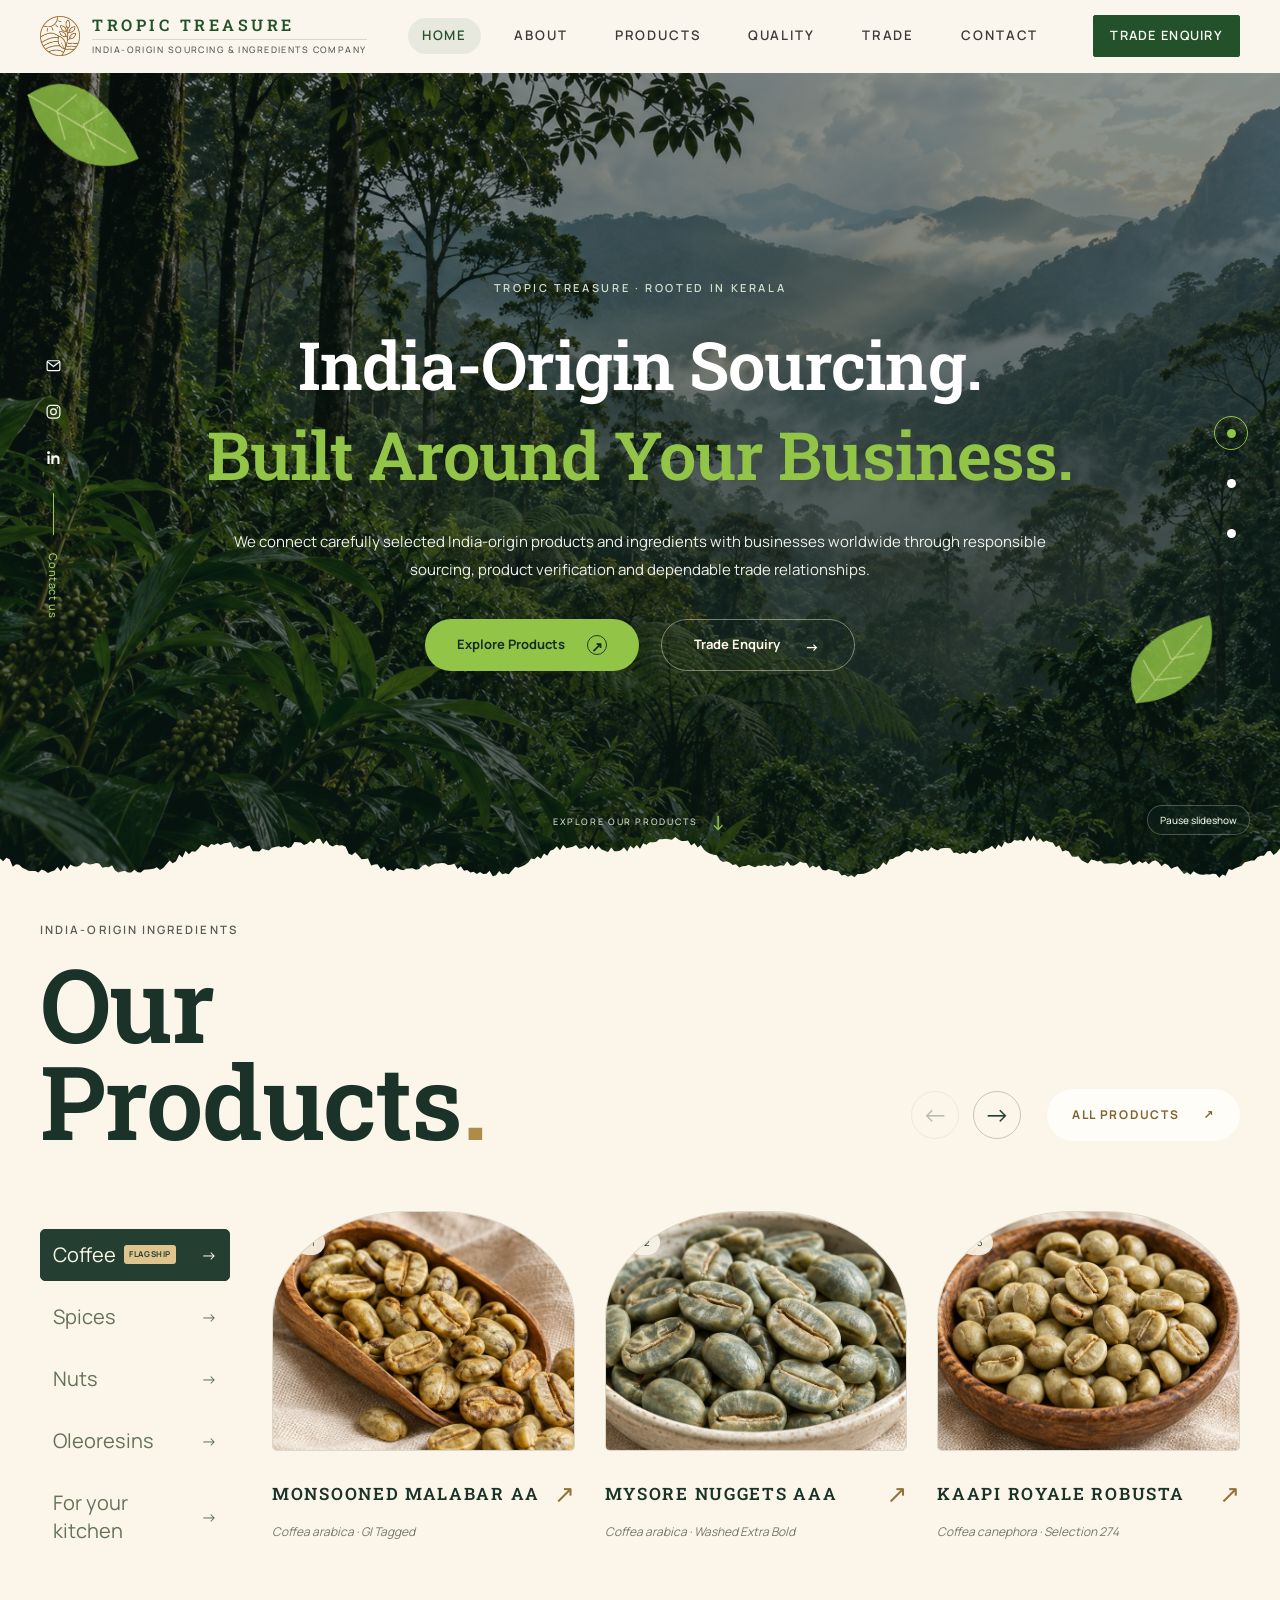
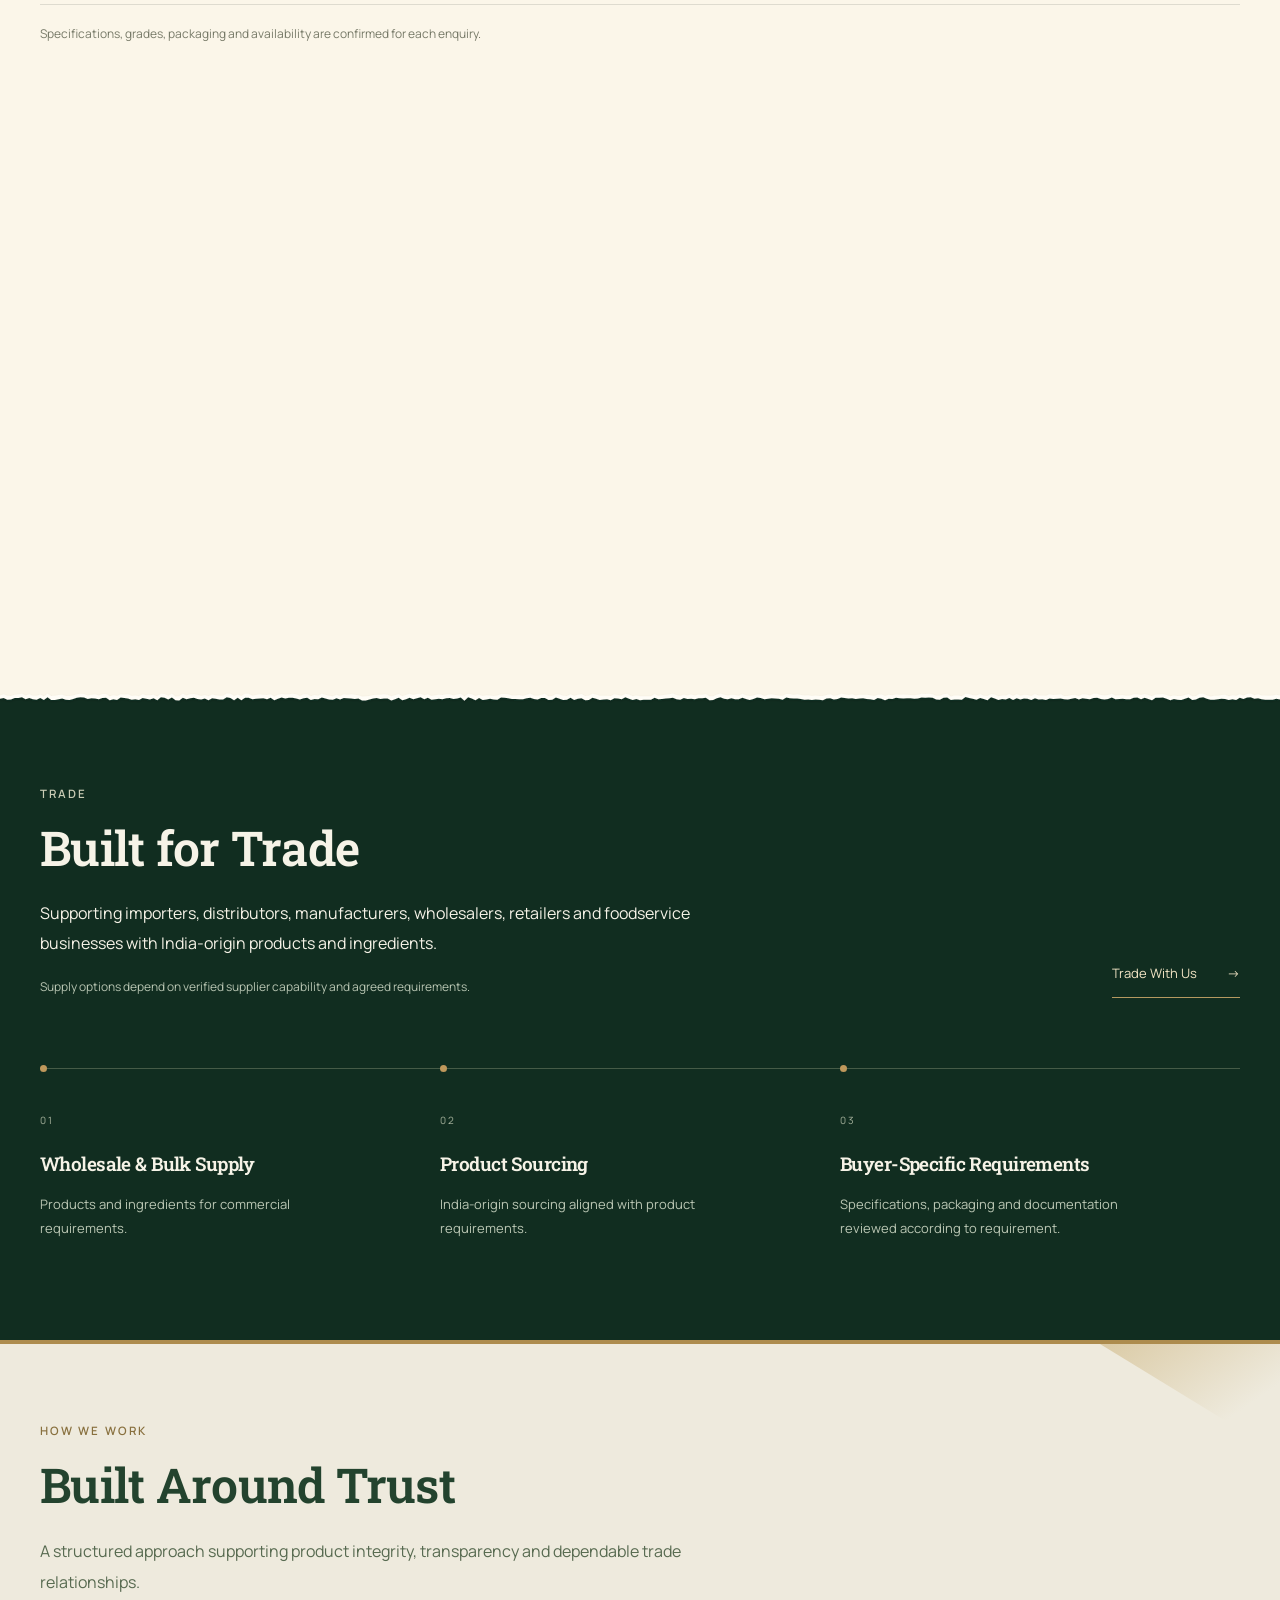
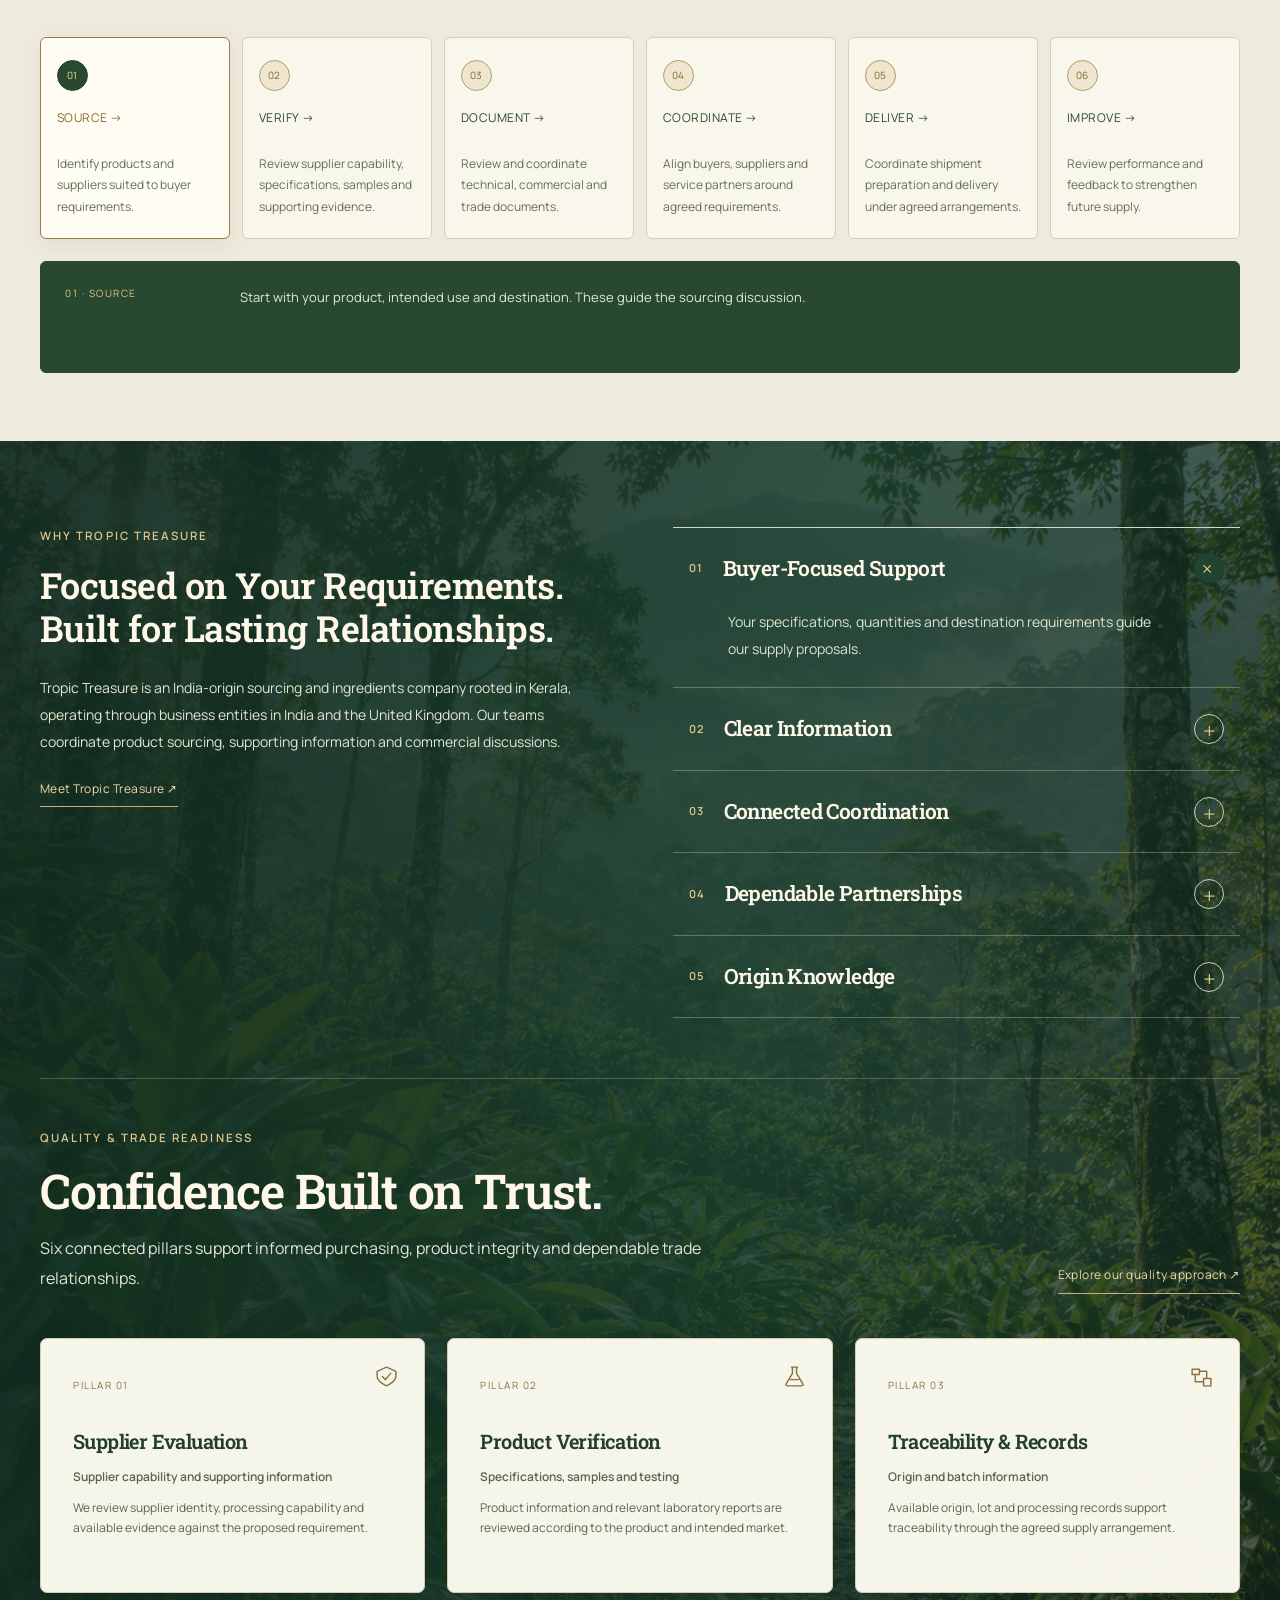
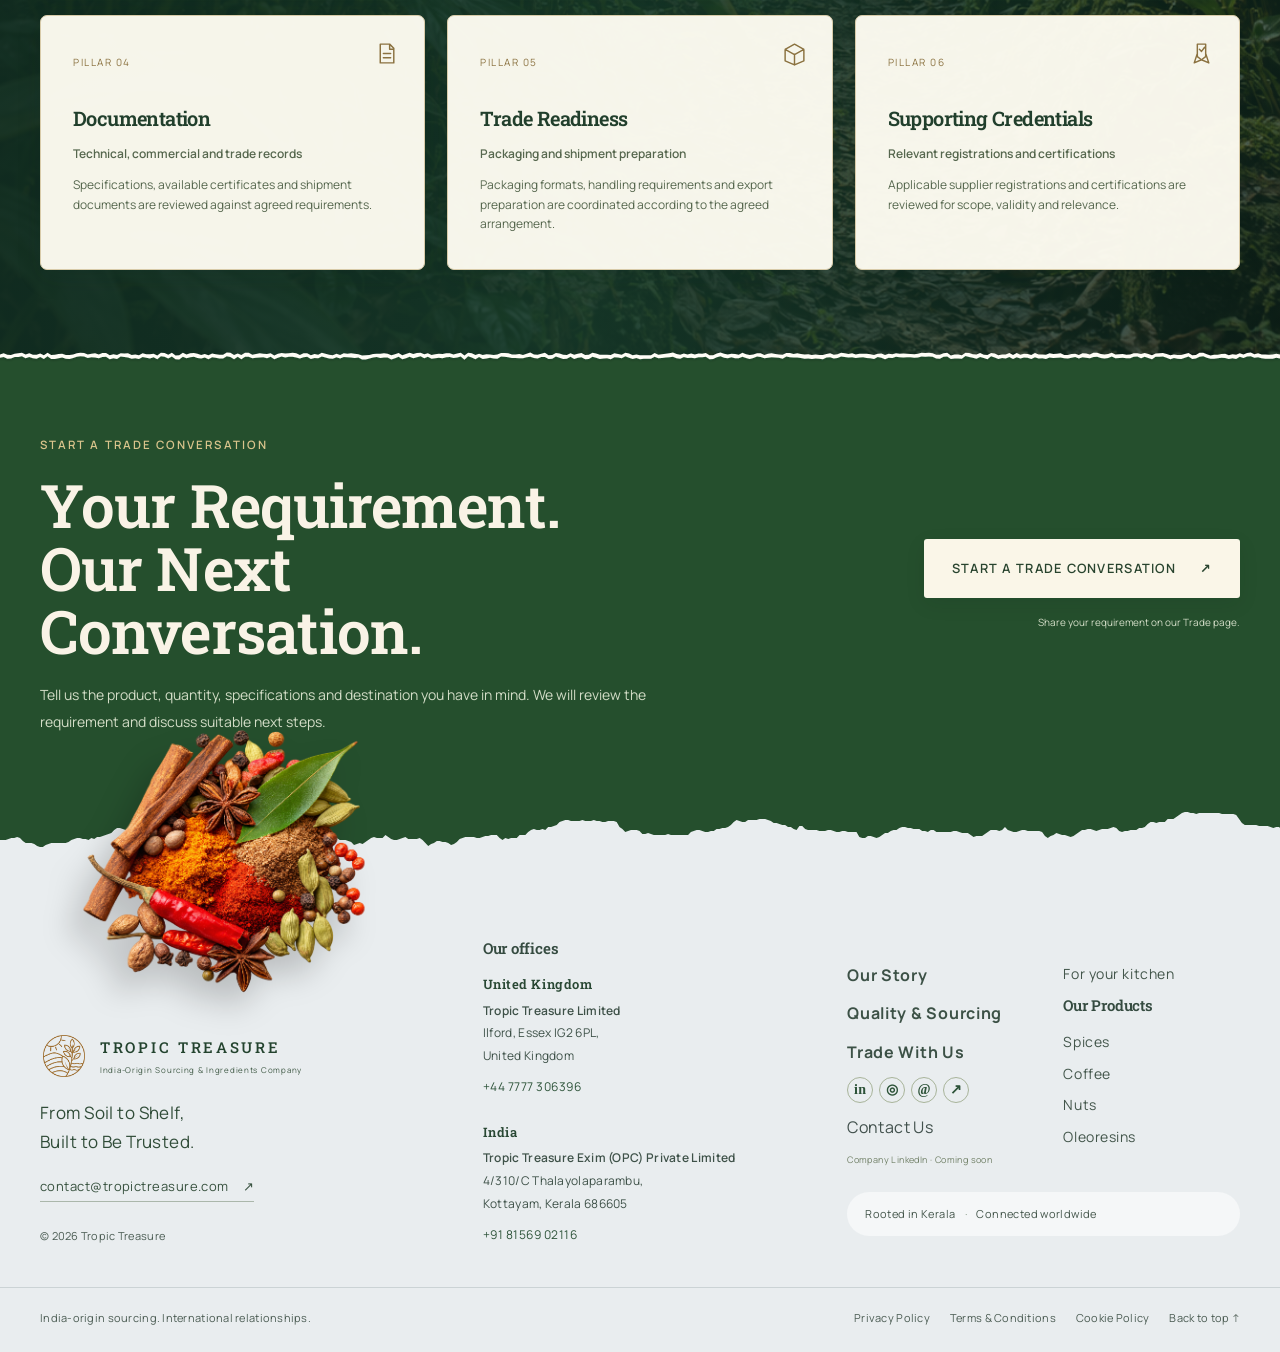
==== commit 48ed6cf8: "push no:1" ====
--- a/index.html
+++ b/index.html
@@ -1,39 +1,86 @@
 <!DOCTYPE html>
-<html lang="en">
+<html lang="en" data-css-page="index">
+
 <head>
-  <meta charset="utf-8"/>
-  <meta name="viewport" content="width=device-width, initial-scale=1"/>
+  <meta charset="utf-8">
+  <meta name="viewport" content="width=device-width, initial-scale=1">
   <title>Tropic Treasure — India-Origin Sourcing &amp; Ingredients Company</title>
-  <meta name="description" content="Tropic Treasure is an India-origin sourcing and ingredients company rooted in Kerala, operating across India and the UK. Spices, coffee, cashew kernels and oleoresins built on trust."/>
-  
-  <meta property="og:type" content="website"/>
-  <meta property="og:title" content="Tropic Treasure — From Soil to Shelf, Built to Be Trusted."/>
-  <meta property="og:description" content="India-origin sourcing and ingredients company rooted in Kerala · Connecting India with the World."/>
-  <meta property="og:image" content="assets/hero-cardamom.jpg"/>
-  
-  <meta name="twitter:card" content="summary_large_image"/>
-  <meta name="twitter:title" content="Tropic Treasure — From Soil to Shelf, Built to Be Trusted."/>
-  <meta name="twitter:description" content="India-origin sourcing and ingredients company rooted in Kerala · Connecting India with the World."/>
-  <meta name="twitter:image" content="assets/hero-cardamom.jpg"/>
-
-  <link rel="preload" as="image" href="assets/tt-mark.png"/>
-  <link rel="preload" as="image" href="assets/hero-cardamom.jpg"/>
-  <link rel="stylesheet" href="styles.css"/>
-  <link rel="preconnect" href="https://fonts.googleapis.com"/>
-  <link rel="preconnect" href="https://fonts.gstatic.com" crossorigin="anonymous"/>
-  <link rel="stylesheet" href="https://fonts.googleapis.com/css2?family=Manrope:wght@300;400;500;600;700&family=Roboto+Slab:wght@400;500;600;700&display=swap"/>
-  <link rel="icon" href="assets/favicon.png" type="image/png"/>
+  <meta name="description"
+    content="Tropic Treasure is an India-origin sourcing and ingredients company rooted in Kerala, operating across India and the UK. Spices, coffee, cashew kernels and oleoresins built on trust.">
+
+  <meta property="og:type" content="website">
+  <meta property="og:title" content="Tropic Treasure — From Soil to Shelf, Built to Be Trusted.">
+  <meta property="og:description"
+    content="India-origin sourcing and ingredients company rooted in Kerala · Connecting India with the World.">
+  <meta property="og:image" content="assets/hero-cardamom.jpg">
+
+  <meta name="twitter:card" content="summary_large_image">
+  <meta name="twitter:title" content="Tropic Treasure — From Soil to Shelf, Built to Be Trusted.">
+  <meta name="twitter:description"
+    content="India-origin sourcing and ingredients company rooted in Kerala · Connecting India with the World.">
+  <meta name="twitter:image" content="assets/hero-cardamom.jpg">
+
+  <link rel="preload" as="image" href="assets/tt-mark.png">
+  <link rel="preload" as="image" href="assets/forest-hero.jpg">
+  <link rel="icon" href="assets/favicon.png" type="image/png">
+
+  <script>document.documentElement.classList.add('tt-loading'); window.ttLoaderSafety = setTimeout(function () { document.documentElement.classList.remove('tt-loading'); var screen = document.getElementById('tt-loading-screen'); if (screen) screen.remove(); }, 4500);</script>
+  <link rel="stylesheet" href="styles.css?v=home-footer-social-20261020">
 </head>
+
 <body>
+  <div id="tt-loading-screen" role="status" aria-live="polite" aria-label="Loading Tropic Treasure">
+    <div class="tt-loader-inner">
+      <img class="tt-loader-logo" src="assets/tt-mark.png" width="108" height="108" alt="Tropic Treasure">
+      <p class="tt-loader-caption">Loading ... <span id="tt-loader-percent">0%</span></p>
+    </div>
+  </div>
+  <script>
+    (() => {
+      const screen = document.getElementById('tt-loading-screen');
+      const percent = document.getElementById('tt-loader-percent');
+      let progress = 0, ready = document.readyState === 'complete', closing = false;
+      window.addEventListener('load', () => { ready = true; }, { once: true });
+      const finish = () => {
+        if (closing) return;
+        closing = true;
+        clearInterval(timer);
+        percent.textContent = '100%';
+        screen.style.setProperty('--loader-scale', '.42');
+        setTimeout(() => {
+          screen.classList.add('is-complete');
+          setTimeout(() => { document.documentElement.classList.remove('tt-loading'); screen.remove(); }, 580);
+          clearTimeout(window.ttLoaderSafety);
+        }, 280);
+      };
+      const timer = setInterval(() => {
+        if (progress < 75) progress += 25;
+        else if (ready) { finish(); return; }
+        percent.textContent = progress + '%';
+        screen.style.setProperty('--loader-scale', String(1 - progress * .0058));
+      }, 240);
+      window.addEventListener('pageshow', event => {
+        if (event.persisted) {
+          clearInterval(timer); clearTimeout(window.ttLoaderSafety);
+          document.documentElement.classList.remove('tt-loading'); screen.remove();
+        }
+      });
+    })();
+  </script>
+
   <!-- Header -->
-  <header class="sticky top-0 z-50 bg-background/95 backdrop-blur-sm transition-[border-color] border-b border-transparent">
+  <header
+    class="sticky top-0 z-50 bg-background/95 backdrop-blur-sm transition-[border-color] border-b border-transparent">
     <div class="container-site flex h-18 items-center justify-between py-4">
       <a aria-label="Tropic Treasure home" class="active" href="index.html" aria-current="page">
         <span class="flex items-center gap-3">
-          <img src="assets/tt-mark.png" alt="Tropic Treasure Logo" width="40" height="40" class="h-9 w-9 shrink-0 md:h-10 md:w-10"/>
+          <img src="assets/tt-mark.png" alt="Tropic Treasure Logo" width="40" height="40"
+            class="h-9 w-9 shrink-0 md:h-10 md:w-10">
           <span class="flex flex-col leading-none text-primary">
             <span class="logo-title text-[0.98rem] font-semibold tracking-[0.22em]">TROPIC TREASURE</span>
-            <span class="mt-1.5 border-t pt-1.5 text-[0.56rem] font-medium tracking-[0.16em] uppercase border-border text-muted-foreground">India-Origin Sourcing &amp; Ingredients Company</span>
+            <span
+              class="mt-1.5 border-t pt-1.5 text-[0.56rem] font-medium tracking-[0.16em] uppercase border-border text-muted-foreground">India-Origin
+              Sourcing &amp; Ingredients Company</span>
           </span>
         </span>
       </a>
@@ -50,7 +97,8 @@
 
       <div class="flex items-center gap-3">
         <a class="btn btn-primary hidden !px-4 !py-2.5 sm:inline-flex" href="trade.html#enquiry">Trade Enquiry</a>
-        <button type="button" class="flex h-10 w-10 flex-col items-center justify-center gap-1.5 lg:hidden" aria-label="Open menu" aria-expanded="false" id="mobile-menu-btn">
+        <button type="button" class="flex h-10 w-10 flex-col items-center justify-center gap-1.5 lg:hidden"
+          aria-label="Open menu" aria-expanded="false" id="mobile-menu-btn">
           <span class="block h-px w-6 bg-foreground transition-transform"></span>
           <span class="block h-px w-6 bg-foreground transition-transform"></span>
         </button>
@@ -58,7 +106,8 @@
     </div>
 
     <!-- Mobile Menu Drawer -->
-    <div id="mobile-menu" class="hidden border-t border-border bg-background px-6 py-8 lg:hidden transition-all duration-300">
+    <div id="mobile-menu"
+      class="hidden border-t border-border bg-background px-6 py-8 lg:hidden transition-all duration-300">
       <nav class="flex flex-col gap-5">
         <a class="nav-link text-primary" href="index.html">Home</a>
         <a class="nav-link" href="about.html">About</a>
@@ -74,868 +123,645 @@
   </header>
 
   <main>
-    <!-- Hero Section with 3-Second Automatic Slideshow & Zero Blank Frames -->
-    <section class="hero-slideshow-container relative isolate flex min-h-[88vh] items-end overflow-hidden">
-      <!-- Layered Slides for Seamless Crossfade -->
-      <div class="hero-slides-wrapper absolute inset-0 -z-20">
-        <!-- Slide 1 -->
-        <div class="hero-slide active" style="opacity: 1; z-index: 2;">
-          <img src="assets/hero-cardamom.jpg" alt="Kerala Cardamom Canopy · Western Ghats" width="1920" height="1088" class="ken-burns"/>
-        </div>
-        <!-- Slide 2 -->
-        <div class="hero-slide" style="opacity: 0; z-index: 1;">
-          <img src="assets/munnar-landscape.jpg" alt="Munnar Mountain Slopes · Spice Terroirs" width="1920" height="1088" class="ken-burns"/>
-        </div>
-        <!-- Slide 3 -->
-        <div class="hero-slide" style="opacity: 0; z-index: 1;">
-          <img src="assets/origin-pepper-vine.jpg" alt="Origin Black Pepper Vines · Ripening Crop" width="1920" height="1088" class="ken-burns"/>
-        </div>
-        <!-- Slide 4 -->
-        <div class="hero-slide" style="opacity: 0; z-index: 1;">
-          <img src="assets/cat-spices.jpg" alt="Select India-Origin Harvest Spices" width="1920" height="1088" class="ken-burns"/>
-        </div>
-      </div>
-
-      <!-- Scrim gradient overlay ensuring text readability and softening image backdrop -->
-      <div class="hero-scrim absolute inset-0 -z-10"></div>
-
-      <div class="container-site pt-40 pb-20 text-ivory md:pb-28">
-        <div class="max-w-[760px]">
-          <p class="eyebrow !text-ivory/80">India-Origin Sourcing &amp; Ingredients Company · Company Profile 2026</p>
-          
-          <!-- Mirror Effect Display Headline with Visible Reflection -->
-          <div class="relative mt-6">
-            <h1 class="text-5xl leading-[1.02] font-medium md:text-7xl hero-title-mirror">From Soil to Shelf, Built to Be Trusted.</h1>
-            <div class="hero-mirror-reflection text-5xl leading-[1.02] font-medium md:text-7xl font-serif" aria-hidden="true">From Soil to Shelf, Built to Be Trusted.</div>
+    <section class="forest-hero" aria-labelledby="forest-title">
+      <div class="forest-backgrounds" aria-hidden="true">
+        <div class="forest-backdrop is-active" style="--slide-image:url('assets/forest-hero.jpg')"></div>
+        <div class="forest-backdrop" style="--slide-image:url('assets/coffee-hero.jpg')"></div>
+        <div class="forest-backdrop" style="--slide-image:url('assets/hills-hero.jpg')"></div>
+      </div>
+      <svg class="forest-leaf leaf-one" viewbox="0 0 140 90" aria-hidden="true">
+        <path d="M8 80C5 16 64 2 132 8C128 65 69 99 8 80Z" fill="#8bbd43"></path>
+        <path d="M8 80L119 17M40 61L35 32M68 43L67 17M40 61L73 69M68 43L98 46" fill="none" stroke="#d4e98f"
+          stroke-width="1.5"></path>
+      </svg>
+      <svg class="forest-leaf leaf-two" viewbox="0 0 140 90" aria-hidden="true">
+        <path d="M8 80C5 16 64 2 132 8C128 65 69 99 8 80Z" fill="#8bbd43"></path>
+        <path d="M8 80L119 17M40 61L35 32M68 43L67 17M40 61L73 69M68 43L98 46" fill="none" stroke="#d4e98f"
+          stroke-width="1.5"></path>
+      </svg>
+      <div class="forest-content">
+        <p class="forest-eyebrow">Tropic Treasure · Rooted in Kerala</p>
+        <h1 id="forest-title">India-Origin Sourcing.<br><span>Built Around Your Business.</span></h1>
+        <p class="forest-description">We connect carefully selected India-origin products and ingredients with
+          businesses worldwide through responsible sourcing, product verification and dependable trade relationships.
+        </p>
+        <div class="tt-hero-actions"><a class="forest-cta" href="#products">Explore Products <span
+              aria-hidden="true">↗</span></a><a class="forest-cta tt-hero-secondary" href="trade.html#enquiry">Trade
+            Enquiry <span aria-hidden="true">→</span></a></div>
+      </div>
+      <aside class="forest-side" aria-label="Contact us">
+        <div class="forest-socials">
+          <a href="mailto:contact@tropictreasure.com" aria-label="Email Tropic Treasure" title="Email us"><svg
+              viewbox="0 0 24 24" fill="none" stroke="currentColor" stroke-width="1.7" aria-hidden="true">
+              <rect x="3" y="5" width="18" height="14" rx="2"></rect>
+              <path d="m3 6 9 7 9-7"></path>
+            </svg></a>
+          <a href="https://www.instagram.com/tropictreasure.co/" target="_blank" rel="noopener noreferrer"
+            aria-label="Tropic Treasure on Instagram (opens new tab)" title="Tropic Treasure on Instagram"><svg
+              viewbox="0 0 24 24" fill="none" stroke="currentColor" stroke-width="1.7" aria-hidden="true">
+              <rect x="3" y="3" width="18" height="18" rx="5"></rect>
+              <circle cx="12" cy="12" r="4"></circle>
+              <circle cx="17.5" cy="6.5" r="1" fill="currentColor" stroke="none"></circle>
+            </svg></a>
+          <a href="https://www.linkedin.com/in/tintu-pillai-7722283a8/" target="_blank" rel="noopener noreferrer"
+            aria-label="Tintu Pillai, Managing Director, on LinkedIn (opens new tab)"
+            title="Tintu Pillai, Managing Director, on LinkedIn"><svg viewbox="0 0 24 24" fill="currentColor"
+              aria-hidden="true">
+              <path
+                d="M5 3a2 2 0 1 0 0 4 2 2 0 0 0 0-4ZM3.5 9h3v12h-3V9ZM9 9h3v1.7c.7-1.2 1.8-2 3.6-2 3.2 0 4.9 2 4.9 5.5V21h-3v-6.3c0-2-.7-3.1-2.4-3.1-1.8 0-3.1 1.2-3.1 3.5V21H9V9Z">
+              </path>
+            </svg></a>
+        </div>
+        <i aria-hidden="true"></i><span class="forest-contact-label">Contact us</span>
+      </aside>
+      <nav class="forest-dots" aria-label="Background slideshow">
+        <button type="button" aria-label="Show forest background" aria-pressed="true"><span></span></button>
+        <button type="button" aria-label="Show coffee plantation background" aria-pressed="false"><span></span></button>
+        <button type="button" aria-label="Show Kerala hills background" aria-pressed="false"><span></span></button>
+      </nav>
+      <button class="forest-pause" type="button" aria-label="Pause background slideshow">Pause slideshow</button>
+      <a class="forest-scroll" href="#products">Explore our products <span aria-hidden="true">↓</span></a>
+    </section>
+    <section class="home-paper-seam tt-products" id="products" aria-labelledby="tt-products-title">
+      <div class="container-site">
+        <div class="tt-products-heading">
+          <div>
+            <p class="eyebrow">India-origin ingredients</p>
+            <h2 id="tt-products-title">Our<br>Products<span>.</span></h2>
           </div>
-
-          <p class="mt-6 text-xl leading-snug text-ivory/95 font-medium">Rooted in Kerala · Connecting India with the World.</p>
-          <p class="mt-4 text-base leading-relaxed text-ivory/80">
-            Tropic Treasure connects carefully selected India-origin products and ingredients with businesses worldwide through responsible sourcing, product verification and dependable trade relationships.
-          </p>
-          <div class="mt-10 flex flex-wrap gap-4">
-            <a class="btn btn-transparent" href="products.html">Explore Products</a>
-            <a class="btn btn-ghost-light" href="trade.html#enquiry">Trade Enquiry</a>
-            <a class="btn btn-ghost-light" href="about.html">About Company</a>
+          <div class="tt-products-actions"><button type="button" class="tt-product-prev"
+              aria-label="Previous products">←</button><button type="button" class="tt-product-next"
+              aria-label="Next products">→</button><a href="products.html" class="tt-products-all">All products <span
+                aria-hidden="true">↗</span></a></div>
+        </div>
+        <div class="tt-products-layout">
+          <nav class="tt-product-categories" aria-label="Product categories">
+            <button type="button" data-product-category="coffee" aria-pressed="true">Coffee<span
+                class="flagship-mini-pill">Flagship</span><span aria-hidden="true">→</span></button>
+            <button type="button" data-product-category="spices" aria-pressed="false">Spices<span
+                aria-hidden="true">→</span></button>
+            <button type="button" data-product-category="nuts" aria-pressed="false">Nuts<span
+                aria-hidden="true">→</span></button>
+            <button type="button" data-product-category="oleoresins" aria-pressed="false">Oleoresins<span
+                aria-hidden="true">→</span></button>
+
+            <!-- TT ADDITION: kitchen products category -->
+            <button type="button" data-product-category="kitchen" aria-pressed="false">For your kitchen<span
+                aria-hidden="true">→</span></button>
+            <!-- /TT ADDITION -->
+          </nav>
+          <div class="tt-product-rail" tabindex="0" role="region" aria-label="Explore Tropic Treasure products">
+
+            <!-- TT ADDITION: planned kitchen products in the existing carousel -->
+            <a class="tt-product-item" data-category="kitchen" href="products.html#collection" hidden>
+              <div class="tt-product-image"><span class="tt-product-number">01</span><img
+                  src="assets/tellicherry_peppercorns_pouch.jpg"
+                  alt="Tellicherry Black Peppercorns — illustrative ingredient image" loading="lazy"></div>
+              <div class="tt-product-label">
+                <h3>Tellicherry Black Peppercorns</h3><span aria-hidden="true">↗</span>
+              </div>
+              <p class="tt-botanical">Planned collection · 50g Grinder / Bottle · 100g Pouch</p>
+            </a>
+            <a class="tt-product-item" data-category="kitchen" href="products.html#collection" hidden>
+              <div class="tt-product-image"><span class="tt-product-number">02</span><img
+                  src="assets/pouch_cashew_green.png" alt="Green Cardamom Pods — illustrative ingredient image"
+                  loading="lazy"></div>
+              <div class="tt-product-label">
+                <h3>Green Cardamom Pods</h3><span aria-hidden="true">↗</span>
+              </div>
+              <p class="tt-botanical">Planned collection · 50g Bottle · 100g Pouch</p>
+            </a>
+            <a class="tt-product-item" data-category="kitchen" href="products.html#collection" hidden>
+              <div class="tt-product-image"><span class="tt-product-number">03</span><img src="assets/pouch_ginger.png"
+                  alt="Ginger Powder — illustrative ingredient image" loading="lazy"></div>
+              <div class="tt-product-label">
+                <h3>Ginger Powder</h3><span aria-hidden="true">↗</span>
+              </div>
+              <p class="tt-botanical">Planned collection · 100g Pouch</p>
+            </a>
+            <a class="tt-product-item" data-category="kitchen" href="products.html#collection" hidden>
+              <div class="tt-product-image"><span class="tt-product-number">04</span><img
+                  src="assets/pouch_cashew_beige.png" alt="Cashew Kernels — illustrative ingredient image"
+                  loading="lazy">
+              </div>
+              <div class="tt-product-label">
+                <h3>Cashew Kernels</h3><span aria-hidden="true">↗</span>
+              </div>
+              <p class="tt-botanical">Planned collection · 100g Pouch</p>
+            </a>
+            <!-- /TT ADDITION -->
+            <!-- Flagship Coffee Items (Visible by Default) -->
+            <a class="tt-product-item" data-category="coffee" href="products.html#coffee">
+              <div class="tt-product-image"><span class="tt-product-number">01</span><svg class="tt-product-asset"
+                  xmlns="http://www.w3.org/2000/svg" viewbox="0 0 768 512" preserveaspectratio="xMidYMid slice"
+                  role="img">
+                  <title>Monsooned Malabar AA — illustrative product image</title>
+                  <image href="assets/coffee-profiles.png" x="0" y="0" width="1536" height="1024"
+                    preserveaspectratio="none"></image>
+                </svg></div>
+              <div class="tt-product-label">
+                <h3>Monsooned Malabar AA</h3><span aria-hidden="true">↗</span>
+              </div>
+              <p class="tt-botanical"><em>Coffea arabica · GI Tagged</em></p>
+            </a>
+            <a class="tt-product-item" data-category="coffee" href="products.html#coffee">
+              <div class="tt-product-image"><span class="tt-product-number">02</span><svg class="tt-product-asset"
+                  xmlns="http://www.w3.org/2000/svg" viewbox="0 0 768 512" preserveaspectratio="xMidYMid slice"
+                  role="img">
+                  <title>Mysore Nuggets AAA — illustrative product image</title>
+                  <image href="assets/coffee-profiles.png" x="-768" y="0" width="1536" height="1024"
+                    preserveaspectratio="none"></image>
+                </svg></div>
+              <div class="tt-product-label">
+                <h3>Mysore Nuggets AAA</h3><span aria-hidden="true">↗</span>
+              </div>
+              <p class="tt-botanical"><em>Coffea arabica · Washed Extra Bold</em></p>
+            </a>
+            <a class="tt-product-item" data-category="coffee" href="products.html#coffee">
+              <div class="tt-product-image"><span class="tt-product-number">03</span><svg class="tt-product-asset"
+                  xmlns="http://www.w3.org/2000/svg" viewbox="0 0 768 512" preserveaspectratio="xMidYMid slice"
+                  role="img">
+                  <title>Kaapi Royale Robusta — illustrative product image</title>
+                  <image href="assets/coffee-profiles.png" x="0" y="-512" width="1536" height="1024"
+                    preserveaspectratio="none"></image>
+                </svg></div>
+              <div class="tt-product-label">
+                <h3>Kaapi Royale Robusta</h3><span aria-hidden="true">↗</span>
+              </div>
+              <p class="tt-botanical"><em>Coffea canephora · Selection 274</em></p>
+            </a>
+            <a class="tt-product-item" data-category="coffee" href="products.html#coffee">
+              <div class="tt-product-image"><span class="tt-product-number">04</span><svg class="tt-product-asset"
+                  xmlns="http://www.w3.org/2000/svg" viewbox="0 0 768 512" preserveaspectratio="xMidYMid slice"
+                  role="img">
+                  <title>Artisanal Roasted Beans — illustrative product image</title>
+                  <image href="assets/coffee-profiles.png" x="-768" y="-512" width="1536" height="1024"
+                    preserveaspectratio="none"></image>
+                </svg></div>
+              <div class="tt-product-label">
+                <h3>Artisanal Roasted Beans</h3><span aria-hidden="true">↗</span>
+              </div>
+              <p class="tt-botanical"><em>Coffea arabica / canephora · Custom Roasts</em></p>
+            </a>
+
+            <!-- Spices Items (Hidden until category clicked) -->
+            <a class="tt-product-item" data-category="spices" href="products.html#spices" hidden>
+              <div class="tt-product-image"><span class="tt-product-number">01</span><img src="assets/spice-pepper.png"
+                  alt="Black Pepper — illustrative product image" loading="lazy"></div>
+              <div class="tt-product-label">
+                <h3>Black Pepper</h3><span aria-hidden="true">↗</span>
+              </div>
+              <p class="tt-botanical"><em>Piper nigrum</em></p>
+            </a>
+            <a class="tt-product-item" data-category="spices" href="products.html#spices" hidden>
+              <div class="tt-product-image"><span class="tt-product-number">02</span><img
+                  src="assets/spice-cardamom.png" alt="Green Cardamom — illustrative product image" loading="lazy">
+              </div>
+              <div class="tt-product-label">
+                <h3>Green Cardamom</h3><span aria-hidden="true">↗</span>
+              </div>
+              <p class="tt-botanical"><em>Elettaria cardamomum</em></p>
+            </a>
+            <a class="tt-product-item" data-category="spices" href="products.html#spices" hidden>
+              <div class="tt-product-image"><span class="tt-product-number">03</span><img src="assets/spice-ginger.png"
+                  alt="Ginger — illustrative product image" loading="lazy"></div>
+              <div class="tt-product-label">
+                <h3>Ginger</h3><span aria-hidden="true">↗</span>
+              </div>
+              <p class="tt-botanical"><em>Zingiber officinale</em></p>
+            </a>
+            <a class="tt-product-item" data-category="spices" href="products.html#spices" hidden>
+              <div class="tt-product-image"><span class="tt-product-number">04</span><img
+                  src="assets/spice-turmeric.png" alt="Turmeric — illustrative product image" loading="lazy"></div>
+              <div class="tt-product-label">
+                <h3>Turmeric</h3><span aria-hidden="true">↗</span>
+              </div>
+              <p class="tt-botanical"><em>Curcuma longa</em></p>
+            </a>
+            <a class="tt-product-item" data-category="spices" href="products.html#spices" hidden>
+              <div class="tt-product-image"><span class="tt-product-number">05</span><img src="assets/spice-chilli.png"
+                  alt="Chilli — illustrative product image" loading="lazy"></div>
+              <div class="tt-product-label">
+                <h3>Chilli</h3><span aria-hidden="true">↗</span>
+              </div>
+              <p class="tt-botanical"><em>Capsicum annuum</em></p>
+            </a>
+            <a class="tt-product-item" data-category="spices" href="products.html#spices" hidden>
+              <div class="tt-product-image"><span class="tt-product-number">06</span><img
+                  src="assets/spice-cloves-nutmeg.png" alt="Cloves — illustrative product image" loading="lazy"
+                  style="object-position:25% 50%;"></div>
+              <div class="tt-product-label">
+                <h3>Cloves</h3><span aria-hidden="true">↗</span>
+              </div>
+              <p class="tt-botanical"><em>Syzygium aromaticum</em></p>
+            </a>
+            <a class="tt-product-item" data-category="spices" href="products.html#spices" hidden>
+              <div class="tt-product-image"><span class="tt-product-number">07</span><img
+                  src="assets/spice-cloves-nutmeg.png" alt="Nutmeg — illustrative product image" loading="lazy"
+                  style="object-position:80% 50%;"></div>
+              <div class="tt-product-label">
+                <h3>Nutmeg</h3><span aria-hidden="true">↗</span>
+              </div>
+              <p class="tt-botanical"><em>Myristica fragrans</em></p>
+            </a>
+            <a class="tt-product-item" data-category="nuts" href="products.html#nuts" hidden>
+              <div class="tt-product-image"><span class="tt-product-number">01</span><svg class="tt-product-asset"
+                  xmlns="http://www.w3.org/2000/svg" viewbox="0 0 512 512" preserveaspectratio="xMidYMid slice"
+                  role="img">
+                  <title>Whole Cashews — illustrative product image</title>
+                  <image href="assets/cashew-profiles.png" x="0" y="0" width="1536" height="1024"
+                    preserveaspectratio="none"></image>
+                </svg></div>
+              <div class="tt-product-label">
+                <h3>Whole Cashews</h3><span aria-hidden="true">↗</span>
+              </div>
+              <p class="tt-botanical"><em>Anacardium occidentale</em></p>
+            </a>
+            <a class="tt-product-item" data-category="nuts" href="products.html#nuts" hidden>
+              <div class="tt-product-image"><span class="tt-product-number">02</span><svg class="tt-product-asset"
+                  xmlns="http://www.w3.org/2000/svg" viewbox="0 0 512 512" preserveaspectratio="xMidYMid slice"
+                  role="img">
+                  <title>Cashew Splits — illustrative product image</title>
+                  <image href="assets/cashew-profiles.png" x="0" y="-512" width="1536" height="1024"
+                    preserveaspectratio="none"></image>
+                </svg></div>
+              <div class="tt-product-label">
+                <h3>Cashew Splits</h3><span aria-hidden="true">↗</span>
+              </div>
+              <p class="tt-botanical"><em>Anacardium occidentale</em></p>
+            </a>
+            <a class="tt-product-item" data-category="nuts" href="products.html#nuts" hidden>
+              <div class="tt-product-image"><span class="tt-product-number">03</span><svg class="tt-product-asset"
+                  xmlns="http://www.w3.org/2000/svg" viewbox="0 0 512 512" preserveaspectratio="xMidYMid slice"
+                  role="img">
+                  <title>Cashew Pieces — illustrative product image</title>
+                  <image href="assets/cashew-profiles.png" x="-1024" y="-512" width="1536" height="1024"
+                    preserveaspectratio="none"></image>
+                </svg></div>
+              <div class="tt-product-label">
+                <h3>Cashew Pieces</h3><span aria-hidden="true">↗</span>
+              </div>
+              <p class="tt-botanical"><em>Anacardium occidentale</em></p>
+            </a>
+            <a class="tt-product-item" data-category="oleoresins" href="products.html#oleoresins" hidden>
+              <div class="tt-product-image"><span class="tt-product-number">01</span><svg class="tt-product-asset"
+                  xmlns="http://www.w3.org/2000/svg" viewbox="0 0 768 512" preserveaspectratio="xMidYMid slice"
+                  role="img">
+                  <title>Turmeric Oleoresin — illustrative product image</title>
+                  <image href="assets/oleoresin-profiles.png" x="0" y="0" width="1536" height="1024"
+                    preserveaspectratio="none"></image>
+                </svg></div>
+              <div class="tt-product-label">
+                <h3>Turmeric Oleoresin</h3><span aria-hidden="true">↗</span>
+              </div>
+              <p class="tt-botanical"><em>Curcuma longa</em></p>
+            </a>
+            <a class="tt-product-item" data-category="oleoresins" href="products.html#oleoresins" hidden>
+              <div class="tt-product-image"><span class="tt-product-number">02</span><svg class="tt-product-asset"
+                  xmlns="http://www.w3.org/2000/svg" viewbox="0 0 768 512" preserveaspectratio="xMidYMid slice"
+                  role="img">
+                  <title>Clove Oleoresin — illustrative product image</title>
+                  <image href="assets/oleoresin-profiles.png" x="-768" y="0" width="1536" height="1024"
+                    preserveaspectratio="none"></image>
+                </svg></div>
+              <div class="tt-product-label">
+                <h3>Clove Oleoresin</h3><span aria-hidden="true">↗</span>
+              </div>
+              <p class="tt-botanical"><em>Syzygium aromaticum</em></p>
+            </a>
+            <a class="tt-product-item" data-category="oleoresins" href="products.html#oleoresins" hidden>
+              <div class="tt-product-image"><span class="tt-product-number">03</span><svg class="tt-product-asset"
+                  xmlns="http://www.w3.org/2000/svg" viewbox="0 0 768 512" preserveaspectratio="xMidYMid slice"
+                  role="img">
+                  <title>Ginger Oleoresin — illustrative product image</title>
+                  <image href="assets/oleoresin-profiles.png" x="0" y="-512" width="1536" height="1024"
+                    preserveaspectratio="none"></image>
+                </svg></div>
+              <div class="tt-product-label">
+                <h3>Ginger Oleoresin</h3><span aria-hidden="true">↗</span>
+              </div>
+              <p class="tt-botanical"><em>Zingiber officinale</em></p>
+            </a>
+            <a class="tt-product-item" data-category="oleoresins" href="products.html#oleoresins" hidden>
+              <div class="tt-product-image"><span class="tt-product-number">04</span><svg class="tt-product-asset"
+                  xmlns="http://www.w3.org/2000/svg" viewbox="0 0 768 512" preserveaspectratio="xMidYMid slice"
+                  role="img">
+                  <title>Black Pepper Oleoresin — illustrative product image</title>
+                  <image href="assets/oleoresin-profiles.png" x="-768" y="-512" width="1536" height="1024"
+                    preserveaspectratio="none"></image>
+                </svg></div>
+              <div class="tt-product-label">
+                <h3>Black Pepper Oleoresin</h3><span aria-hidden="true">↗</span>
+              </div>
+              <p class="tt-botanical"><em>Piper nigrum</em></p>
+            </a>
           </div>
         </div>
-      </div>
-
-      <!-- Slideshow Navigation & Caption Indicators (Bottom Right) -->
-      <div class="absolute bottom-6 right-6 md:bottom-10 md:right-12 z-20 flex flex-col items-end gap-2 text-ivory/80">
-        <span id="hero-slide-caption" class="text-xs font-semibold tracking-widest uppercase text-gold transition-opacity duration-300 drop-shadow-sm">
-          Kerala Cardamom Canopy · Western Ghats
-        </span>
-        <div class="flex items-center gap-2">
-          <div class="slide-indicator-pill active" title="Kerala Cardamom Canopy"></div>
-          <div class="slide-indicator-pill" title="Munnar Mountain Slopes"></div>
-          <div class="slide-indicator-pill" title="Origin Pepper Vines"></div>
-          <div class="slide-indicator-pill" title="Harvest Spices"></div>
-        </div>
-      </div>
+        <p class="tt-products-note">Specifications, grades, packaging and availability are confirmed for each enquiry.
+        </p>
+      </div>
+      <section id="flagship-coffee" class="tt-coffee-story" aria-labelledby="flagship-coffee-title">
+        <div class="tt-coffee-scene">
+          <figure class="tt-coffee-visual">
+            <img src="assets/coffee-monsooned-malabar.jpg" alt="India-origin coffee beans spilling from a jute sack"
+              width="720" height="720" loading="lazy">
+            <figcaption><span>INDIA-ORIGIN COFFEE</span><strong>Green. Roasted. Remarkable.</strong></figcaption>
+          </figure>
+          <div class="tt-coffee-content">
+            <p class="tt-coffee-kicker">The Tropic Treasure Flagship</p>
+            <p class="tt-coffee-pretitle">Discover the character of</p>
+            <h3 id="flagship-coffee-title">Indian<br>Coffee.</h3>
+            <p class="tt-coffee-lead">An Indian origin. A world of character.</p>
+            <div class="tt-coffee-format-controls" role="group" aria-label="Coffee format">
+              <button type="button" data-coffee-format="green" aria-pressed="true">Green Coffee</button>
+              <button type="button" data-coffee-format="roasted" aria-pressed="false">Roasted Coffee</button>
+            </div>
+            <p id="tt-coffee-description">Explore India-origin green coffee. Discuss origin, grade, processing, quantity
+              and packaging requirements with our team.</p>
+            <a class="tt-coffee-enquire" data-coffee-enquire
+              href="trade.html?product=Indian%20Green%20Coffee#enquiry">Enquire About Green Coffee →</a>
+          </div>
+        </div>
+      </section>
     </section>
-
-    <!-- Who We Are Section (Page 2) -->
-    <section class="container-site py-20 md:py-32">
-      <div class="grid gap-12 lg:grid-cols-12 lg:items-center">
-        <div class="lg:col-span-6">
-          <p class="eyebrow">Who We Are</p>
-          <h2 class="mt-4 text-4xl leading-[1.08] md:text-5xl">Rooted in Origin. Built on Trust.</h2>
-          <p class="mt-6 text-lg leading-relaxed text-foreground">
-            Tropic Treasure is an India-origin sourcing and ingredients company rooted in Kerala, operating through business entities in India and the United Kingdom.
-          </p>
-          <p class="mt-4 leading-relaxed text-muted-foreground">
-            We help international food businesses source selected spices, coffee, cashew kernels and oleoresins through responsible sourcing, product verification and coordinated trade.
-          </p>
-          
-          <div class="mt-8 grid gap-4 sm:grid-cols-2">
-            <div class="border border-border bg-card p-5">
-              <span class="text-xs font-semibold tracking-[0.16em] text-gold uppercase">How We Work Together</span>
-              <p class="mt-2 text-sm text-foreground/90 font-medium">Wholesale and bulk supply · Buyer-specific sourcing</p>
-              <p class="mt-2 text-xs text-muted-foreground leading-relaxed">
-                Packaging and private-label options are reviewed against product requirements and confirmed supplier capability.
-              </p>
-            </div>
-            <div class="border border-border bg-card p-5">
-              <span class="text-xs font-semibold tracking-[0.16em] text-gold uppercase">Focus Markets</span>
-              <p class="mt-2 text-sm text-foreground/90 font-medium">United Kingdom · Europe · Middle East</p>
-              <p class="mt-2 text-xs text-muted-foreground leading-relaxed">
-                Coordinated customer trade support across international borders.
-              </p>
-            </div>
+    <section class="home-paper-seam tt-trade-block" aria-labelledby="tt-trade-title">
+      <div class="container-site">
+        <div class="tt-section-intro">
+          <div>
+            <p class="eyebrow">Trade</p>
+            <h2 id="tt-trade-title">Built for Trade</h2>
+            <p>Supporting importers, distributors, manufacturers, wholesalers, retailers and foodservice businesses with
+              India-origin products and ingredients.</p>
+            <p class="tt-trade-note">Supply options depend on verified supplier capability and agreed requirements.</p>
+          </div><a class="tt-trade-link" href="trade.html">Trade With Us <span aria-hidden="true">→</span></a>
+        </div>
+        <ol class="tt-line-flow">
+          <li tabindex="0"><span class="tt-flow-number">01</span>
+            <h3>Wholesale &amp; Bulk Supply</h3>
+            <p>Products and ingredients for commercial requirements.</p>
+          </li>
+          <li tabindex="0"><span class="tt-flow-number">02</span>
+            <h3>Product Sourcing</h3>
+            <p>India-origin sourcing aligned with product requirements.</p>
+          </li>
+          <li tabindex="0"><span class="tt-flow-number">03</span>
+            <h3>Buyer-Specific Requirements</h3>
+            <p>Specifications, packaging and documentation reviewed according to requirement.</p>
+          </li>
+        </ol>
+      </div>
+    </section>
+    <section class="home-paper-seam tt-process tt-trade-block" id="how-we-work" aria-labelledby="tt-process-title">
+      <div class="container-site">
+        <p class="eyebrow">How We Work</p>
+        <h2 id="tt-process-title">Built Around Trust</h2>
+        <p class="tt-process-lead">A structured approach supporting product integrity, transparency and dependable trade
+          relationships.</p>
+        <ol class="tt-line-flow">
+          <li><button class="tt-process-select" type="button" aria-pressed="true" aria-controls="tt-process-detail"
+              data-process-step="0"><span class="tt-flow-number">01</span><span class="tt-process-label">Source <span
+                  aria-hidden="true">→</span></span></button>
+            <p>Identify products and suppliers suited to buyer requirements.</p>
+          </li>
+          <li><button class="tt-process-select" type="button" aria-pressed="false" aria-controls="tt-process-detail"
+              data-process-step="1"><span class="tt-flow-number">02</span><span class="tt-process-label">Verify <span
+                  aria-hidden="true">→</span></span></button>
+            <p>Review supplier capability, specifications, samples and supporting evidence.</p>
+          </li>
+          <li><button class="tt-process-select" type="button" aria-pressed="false" aria-controls="tt-process-detail"
+              data-process-step="2"><span class="tt-flow-number">03</span><span class="tt-process-label">Document <span
+                  aria-hidden="true">→</span></span></button>
+            <p>Review and coordinate technical, commercial and trade documents.</p>
+          </li>
+          <li><button class="tt-process-select" type="button" aria-pressed="false" aria-controls="tt-process-detail"
+              data-process-step="3"><span class="tt-flow-number">04</span><span class="tt-process-label">Coordinate
+                <span aria-hidden="true">→</span></span></button>
+            <p>Align buyers, suppliers and service partners around agreed requirements.</p>
+          </li>
+          <li><button class="tt-process-select" type="button" aria-pressed="false" aria-controls="tt-process-detail"
+              data-process-step="4"><span class="tt-flow-number">05</span><span class="tt-process-label">Deliver <span
+                  aria-hidden="true">→</span></span></button>
+            <p>Coordinate shipment preparation and delivery under agreed arrangements.</p>
+          </li>
+          <li><button class="tt-process-select" type="button" aria-pressed="false" aria-controls="tt-process-detail"
+              data-process-step="5"><span class="tt-flow-number">06</span><span class="tt-process-label">Improve <span
+                  aria-hidden="true">→</span></span></button>
+            <p>Review performance and feedback to strengthen future supply.</p>
+          </li>
+        </ol>
+        <div class="tt-process-detail" id="tt-process-detail" role="status" aria-live="polite"><span>01 · SOURCE</span>
+          <p>Start with your product, intended use and destination. These guide the sourcing discussion.</p>
+        </div>
+      </div>
+    </section>
+    <section class="home-paper-seam tt-confidence tt-confidence-landscape" id="why-us"
+      aria-labelledby="tt-confidence-title">
+      <div class="container-site">
+        <div class="tt-company-compact">
+          <div>
+            <p class="eyebrow">Why Tropic Treasure</p>
+            <h2>Focused on Your Requirements.<br>Built for Lasting Relationships.</h2>
+            <p>Tropic Treasure is an India-origin sourcing and ingredients company rooted in Kerala, operating through
+              business entities in India and the United Kingdom. Our teams coordinate product sourcing, supporting
+              information and commercial discussions.</p><a class="page-preview-link" href="about.html">Meet Tropic
+              Treasure ↗</a>
           </div>
-
-          <div class="mt-8 border-t border-border pt-6">
-            <span class="text-xs font-semibold tracking-[0.16em] text-muted-foreground uppercase">Who We Serve</span>
-            <p class="mt-2 text-sm text-foreground/80 leading-relaxed">
-              Importers &amp; Distributors · Food Manufacturers · Wholesalers &amp; Retailers · Foodservice Businesses · Private-Label Partners
+          <div class="why-reasons" aria-label="Reasons to work with Tropic Treasure">
+            <details class="why-reason" name="why-tropic-reasons" open>
+              <summary><span class="why-reason-number">01</span>
+                <h3>Buyer-Focused Support</h3><span class="why-reason-toggle" aria-hidden="true">+</span>
+              </summary>
+              <div class="why-reason-body">
+                <p>Your specifications, quantities and destination requirements guide our supply proposals.</p>
+              </div>
+            </details>
+            <details class="why-reason" name="why-tropic-reasons">
+              <summary><span class="why-reason-number">02</span>
+                <h3>Clear Information</h3><span class="why-reason-toggle" aria-hidden="true">+</span>
+              </summary>
+              <div class="why-reason-body">
+                <p>Product details, commercial terms and next steps are presented clearly to support informed
+                  purchasing.</p>
+              </div>
+            </details>
+            <details class="why-reason" name="why-tropic-reasons">
+              <summary><span class="why-reason-number">03</span>
+                <h3>Connected Coordination</h3><span class="why-reason-toggle" aria-hidden="true">+</span>
+              </summary>
+              <div class="why-reason-body">
+                <p>Our India and UK operations coordinate communication between suppliers and customers.</p>
+              </div>
+            </details>
+            <details class="why-reason" name="why-tropic-reasons">
+              <summary><span class="why-reason-number">04</span>
+                <h3>Dependable Partnerships</h3><span class="why-reason-toggle" aria-hidden="true">+</span>
+              </summary>
+              <div class="why-reason-body">
+                <p>Clear communication and consistent follow-through support lasting working relationships.</p>
+              </div>
+            </details>
+            <details class="why-reason" name="why-tropic-reasons">
+              <summary><span class="why-reason-number">05</span>
+                <h3>Origin Knowledge</h3><span class="why-reason-toggle" aria-hidden="true">+</span>
+              </summary>
+              <div class="why-reason-body">
+                <p>Our Kerala roots and supplier relationships inform discussions about origin and sourcing options.</p>
+              </div>
+            </details>
+          </div>
+        </div>
+        <div class="tt-section-intro">
+          <div>
+            <p class="eyebrow">Quality &amp; Trade Readiness</p>
+            <h3 id="tt-confidence-title" class="tt-trust-heading">Confidence Built on Trust.</h3>
+            <p>Six connected pillars support informed purchasing, product integrity and dependable trade relationships.
             </p>
-          </div>
-        </div>
-
-        <div class="lg:col-span-6">
-          <div class="overflow-hidden border border-border bg-card aspect-[4/3] relative">
-            <img src="assets/workspace-boardroom.jpg" alt="Tropic Treasure corporate workspace reference" class="h-full w-full object-cover"/>
-            <div class="absolute bottom-3 left-4 bg-background/80 backdrop-blur-xs px-3 py-1 text-[0.68rem] text-muted-foreground uppercase tracking-widest">
-              Workspace reference / stock photography
-            </div>
-          </div>
+          </div><a class="page-preview-link" href="quality.html">Explore our quality approach ↗</a>
+        </div>
+        <div class="verification-matrix">
+          <article class="verification-card"><span class="tt-pillar-number">Pillar 01</span><svg class="tt-pillar-icon"
+              viewbox="0 0 24 24" fill="none" stroke="currentColor" stroke-width="1.4" aria-hidden="true">
+              <path d="M12 3 3 7v5c0 5 9 9 9 9s9-4 9-9V7z M8 12l3 3 5-6"></path>
+            </svg>
+            <h3>Supplier Evaluation</h3>
+            <p class="tt-pillar-sub">Supplier capability and supporting information</p>
+            <p>We review supplier identity, processing capability and available evidence against the proposed
+              requirement.</p>
+          </article>
+          <article class="verification-card"><span class="tt-pillar-number">Pillar 02</span><svg class="tt-pillar-icon"
+              viewbox="0 0 24 24" fill="none" stroke="currentColor" stroke-width="1.4" aria-hidden="true">
+              <path d="M9 3h6m-5 0v6L4 19q-1 2 2 2h12q3 0 2-2l-6-10V3M8 15h8"></path>
+            </svg>
+            <h3>Product Verification</h3>
+            <p class="tt-pillar-sub">Specifications, samples and testing</p>
+            <p>Product information and relevant laboratory reports are reviewed according to the product and intended
+              market.</p>
+          </article>
+          <article class="verification-card"><span class="tt-pillar-number">Pillar 03</span><svg class="tt-pillar-icon"
+              viewbox="0 0 24 24" fill="none" stroke="currentColor" stroke-width="1.4" aria-hidden="true">
+              <path d="M3 5h7v5H3zM14 14h7v7h-7zM10 7h7v7M6 10v7h8"></path>
+            </svg>
+            <h3>Traceability &amp; Records</h3>
+            <p class="tt-pillar-sub">Origin and batch information</p>
+            <p>Available origin, lot and processing records support traceability through the agreed supply arrangement.
+            </p>
+          </article>
+          <article class="verification-card"><span class="tt-pillar-number">Pillar 04</span><svg class="tt-pillar-icon"
+              viewbox="0 0 24 24" fill="none" stroke="currentColor" stroke-width="1.4" aria-hidden="true">
+              <path d="M6 3h9l4 4v14H6zM15 3v5h4M9 12h7M9 16h7"></path>
+            </svg>
+            <h3>Documentation</h3>
+            <p class="tt-pillar-sub">Technical, commercial and trade records</p>
+            <p>Specifications, available certificates and shipment documents are reviewed against agreed requirements.
+            </p>
+          </article>
+          <article class="verification-card"><span class="tt-pillar-number">Pillar 05</span><svg class="tt-pillar-icon"
+              viewbox="0 0 24 24" fill="none" stroke="currentColor" stroke-width="1.4" aria-hidden="true">
+              <path d="M3 8l9-5 9 5v11l-9 4-9-4zM3 8l9 5 9-5M12 13v10"></path>
+            </svg>
+            <h3>Trade Readiness</h3>
+            <p class="tt-pillar-sub">Packaging and shipment preparation</p>
+            <p>Packaging formats, handling requirements and export preparation are coordinated according to the agreed
+              arrangement.</p>
+          </article>
+          <article class="verification-card"><span class="tt-pillar-number">Pillar 06</span><svg class="tt-pillar-icon"
+              viewbox="0 0 24 24" fill="none" stroke="currentColor" stroke-width="1.4" aria-hidden="true">
+              <path d="M8 3h8v12l-4 3-4-3zM8 12 5 21l7-3 7 3-3-9M10 8l2 2 3-4"></path>
+            </svg>
+            <h3>Supporting Credentials</h3>
+            <p class="tt-pillar-sub">Relevant registrations and certifications</p>
+            <p>Applicable supplier registrations and certifications are reviewed for scope, validity and relevance.</p>
+          </article>
         </div>
       </div>
     </section>
-
-    <!-- Product Portfolio (Page 6) -->
-    <section class="border-t border-border bg-secondary/40 py-24 md:py-36">
+    <section class="home-paper-seam tt-conversion tt-conversation-redirect" id="trade-enquiry"
+      aria-labelledby="tt-enquiry-title">
       <div class="container-site">
-        <div class="grid gap-6 md:grid-cols-12 md:items-end">
-          <div class="md:col-span-8">
-            <p class="eyebrow">Product Portfolio</p>
-            <h2 class="mt-4 text-4xl leading-[1.08] md:text-6xl">Selected India-Origin Products &amp; Ingredients.</h2>
-          </div>
-          <p class="text-lg leading-relaxed text-muted-foreground md:col-span-4">
-            Directly from India's celebrated growing regions, coordinated for international trade and industry.
-          </p>
-        </div>
-
-        <!-- 4 Pillars Grid -->
-        <div class="mt-16 grid gap-6 sm:grid-cols-2 lg:grid-cols-4">
-          <!-- 1. Spices -->
-          <a class="group relative isolate flex flex-col overflow-hidden bg-card border border-border" href="products.html#spices">
-            <div class="relative overflow-hidden aspect-[4/3]">
-              <img src="assets/cat-spices.jpg" alt="India-origin spices" loading="lazy" class="img-zoom h-full w-full object-cover group-hover:scale-[1.04]"/>
-              <div class="card-scrim absolute inset-0"></div>
-              <span class="absolute top-4 left-4 bg-background/85 px-2.5 py-1 text-xs font-semibold tracking-wider text-gold uppercase">01</span>
-            </div>
-            <div class="flex flex-1 flex-col justify-between p-6">
-              <div>
-                <h3 class="text-2xl font-semibold text-foreground">Spices</h3>
-                <p class="mt-2 text-sm leading-relaxed text-muted-foreground">
-                  Black Peppercorns · Green Cardamom Pods · Ginger · Turmeric · Chilli · Cloves · Nutmeg
-                </p>
-              </div>
-              <span class="link-arrow arrow-nudge mt-6 inline-flex">Explore Spices <span class="arr">→</span></span>
-            </div>
-          </a>
-
-          <!-- 2. Coffee -->
-          <a class="group relative isolate flex flex-col overflow-hidden bg-card border border-border" href="products.html#coffee">
-            <div class="relative overflow-hidden aspect-[4/3]">
-              <img src="assets/cat-coffee.jpg" alt="India-origin coffee" loading="lazy" class="img-zoom h-full w-full object-cover group-hover:scale-[1.04]"/>
-              <div class="card-scrim absolute inset-0"></div>
-              <span class="absolute top-4 left-4 bg-background/85 px-2.5 py-1 text-xs font-semibold tracking-wider text-gold uppercase">02</span>
-            </div>
-            <div class="flex flex-1 flex-col justify-between p-6">
-              <div>
-                <h3 class="text-2xl font-semibold text-foreground">Coffee</h3>
-                <p class="mt-2 text-sm leading-relaxed text-muted-foreground">
-                  Indian Arabica · Robusta · Roasted Coffee
-                </p>
-              </div>
-              <span class="link-arrow arrow-nudge mt-6 inline-flex">Explore Coffee <span class="arr">→</span></span>
-            </div>
-          </a>
-
-          <!-- 3. Nuts -->
-          <a class="group relative isolate flex flex-col overflow-hidden bg-card border border-border" href="products.html#nuts">
-            <div class="relative overflow-hidden aspect-[4/3]">
-              <img src="assets/cat-nuts.jpg" alt="India-origin cashew kernels" loading="lazy" class="img-zoom h-full w-full object-cover group-hover:scale-[1.04]"/>
-              <div class="card-scrim absolute inset-0"></div>
-              <span class="absolute top-4 left-4 bg-background/85 px-2.5 py-1 text-xs font-semibold tracking-wider text-gold uppercase">03</span>
-            </div>
-            <div class="flex flex-1 flex-col justify-between p-6">
-              <div>
-                <h3 class="text-2xl font-semibold text-foreground">Nuts</h3>
-                <p class="mt-2 text-sm leading-relaxed text-muted-foreground">
-                  Cashew Kernels (Export Grades W180, W210, W240, W320, Splits &amp; Pieces)
-                </p>
-              </div>
-              <span class="link-arrow arrow-nudge mt-6 inline-flex">Explore Nuts <span class="arr">→</span></span>
-            </div>
-          </a>
-
-          <!-- 4. Oleoresins -->
-          <a class="group relative isolate flex flex-col overflow-hidden bg-card border border-border" href="products.html#oleoresins">
-            <div class="relative overflow-hidden aspect-[4/3]">
-              <img src="assets/cat-oleoresins.jpg" alt="India-origin oleoresins and extracts" loading="lazy" class="img-zoom h-full w-full object-cover group-hover:scale-[1.04]"/>
-              <div class="card-scrim absolute inset-0"></div>
-              <span class="absolute top-4 left-4 bg-background/85 px-2.5 py-1 text-xs font-semibold tracking-wider text-gold uppercase">04</span>
-            </div>
-            <div class="flex flex-1 flex-col justify-between p-6">
-              <div>
-                <h3 class="text-2xl font-semibold text-foreground">Oleoresins</h3>
-                <p class="mt-2 text-sm leading-relaxed text-muted-foreground">
-                  Turmeric · Clove · Ginger · Black Pepper
-                </p>
-              </div>
-              <span class="link-arrow arrow-nudge mt-6 inline-flex">Explore Oleoresins <span class="arr">→</span></span>
-            </div>
-          </a>
-        </div>
-
-        <!-- Availability Banner -->
-        <div class="mt-12 border border-border bg-card p-6 md:flex md:items-center md:justify-between">
-          <div class="max-w-3xl">
-            <span class="text-xs font-semibold tracking-[0.16em] text-gold uppercase">Availability &amp; Specifications</span>
-            <p class="mt-1 text-sm text-foreground/85">
-              Availability, specifications, grades, formats, packaging, minimum order quantities and lead times are confirmed for each enquiry.
-            </p>
-          </div>
-          <div class="mt-4 md:mt-0 md:ml-6 shrink-0">
-            <a class="btn btn-primary" href="trade.html#enquiry">Request Specifications</a>
-          </div>
-        </div>
-      </div>
-    </section>
-
-    <!-- Our Business Model: Global Connected Trade Corridor (Heavy Upgrade) -->
-    <section class="container-site py-24 md:py-36">
-      <div class="max-w-3xl">
-        <div class="inline-flex items-center gap-2 bg-primary/10 border border-primary/20 px-3.5 py-1.5 text-xs font-semibold tracking-[0.16em] uppercase text-primary mb-4 rounded-xs">
-          <span class="status-radar-dot"></span>
-          Dual-Hub Corporate Infrastructure · Company Profile 2026
-        </div>
-        <h2 class="text-4xl leading-[1.06] md:text-5xl font-medium text-foreground">
-          India to International Markets. One Connected Model.
-        </h2>
-        <p class="mt-5 text-lg leading-relaxed text-muted-foreground">
-          Closing the distance between agricultural origins and overseas food enterprises through synchronized corporate entities in Kerala, India and Essex, United Kingdom.
-        </p>
-      </div>
-
-      <!-- Interactive 3-Stage Connected Trade Corridor Dashboard -->
-      <div class="mt-14 trade-corridor-grid">
-        <!-- 1. Origin Hub (India) -->
-        <div class="corridor-hub-card">
-          <div>
-            <div class="flex items-center justify-between">
-              <span class="live-status-pill bg-primary/10 text-primary border border-primary/20">
-                <span class="status-radar-dot"></span> ORIGIN DISPATCH HUB
-              </span>
-              <span class="live-time-kochi font-mono text-xs font-bold text-primary bg-secondary/80 px-2 py-0.5 rounded-xs">16:45:00 IST</span>
-            </div>
-
-            <div class="mt-6 flex items-center gap-3">
-              <div class="h-10 w-10 rounded-full bg-primary/15 text-primary flex items-center justify-center font-bold text-sm shrink-0">
-                IN
-              </div>
-              <div>
-                <h3 class="text-xl font-bold text-foreground">Tropic Treasure Exim</h3>
-                <p class="text-xs text-muted-foreground">(OPC) Private Limited · Kerala, India</p>
-              </div>
-            </div>
-
-            <p class="mt-4 text-xs font-mono text-gold font-semibold">COORDINATES: 9.9312° N, 76.2673° E · COCHIN PORT</p>
-
-            <ul class="mt-6 space-y-3 border-t border-border pt-6 text-xs text-foreground/85 leading-relaxed">
-              <li class="flex items-start gap-2.5">
-                <span class="mt-1 h-1.5 w-1.5 shrink-0 rounded-full bg-primary"></span>
-                <span><strong>Origin Sourcing:</strong> Direct Western Ghats grower networks &amp; estate mapping</span>
-              </li>
-              <li class="flex items-start gap-2.5">
-                <span class="mt-1 h-1.5 w-1.5 shrink-0 rounded-full bg-primary"></span>
-                <span><strong>Physical Verification:</strong> Moisture, volatile oil, bulk density &amp; organoleptic tests</span>
-              </li>
-              <li class="flex items-start gap-2.5">
-                <span class="mt-1 h-1.5 w-1.5 shrink-0 rounded-full bg-primary"></span>
-                <span><strong>Accredited Lab Testing:</strong> NABL ISO 17025 certified COA verification</span>
-              </li>
-              <li class="flex items-start gap-2.5">
-                <span class="mt-1 h-1.5 w-1.5 shrink-0 rounded-full bg-primary"></span>
-                <span><strong>Export Packing:</strong> Multi-wall barrier kraft &amp; vacuum nitrogen flush packing</span>
-              </li>
-              <li class="flex items-start gap-2.5">
-                <span class="mt-1 h-1.5 w-1.5 shrink-0 rounded-full bg-primary"></span>
-                <span><strong>Statutory Clearance:</strong> Spices Board of India, FSSAI &amp; Phytosanitary clearance</span>
-              </li>
-            </ul>
-          </div>
-
-          <div class="mt-8 pt-4 border-t border-border flex items-center justify-between text-xs text-muted-foreground">
-            <span>Primary Export Gate: <strong>Cochin Port / JNPT</strong></span>
-            <span class="text-primary font-bold">FCL &amp; LCL</span>
-          </div>
-        </div>
-
-        <!-- 2. Central Maritime Transit Conduit -->
-        <div class="corridor-conduit">
-          <div>
-            <div class="flex items-center justify-between">
-              <span class="live-status-pill bg-gold/20 text-gold border border-gold/30">
-                ACTIVE FREIGHT CONDUIT
-              </span>
-              <span class="text-[0.65rem] text-ivory/60 uppercase tracking-widest">Temperature Controlled</span>
-            </div>
-
-            <h4 class="mt-6 text-lg font-bold text-ivory">Direct Origin Maritime Route</h4>
-            <p class="mt-1 text-xs text-ivory/75">
-              Scheduled weekly sailings connecting West Coast India with Northern Europe, UK &amp; GCC corridors.
-            </p>
-
-            <div class="corridor-pulse-line" title="Active Maritime Transit Corridor"></div>
-
-            <div class="space-y-2.5 text-xs text-ivory/80">
-              <div class="flex items-center justify-between py-1 border-b border-ivory/10">
-                <span>Shipping Line</span>
-                <span class="text-gold font-mono">Maersk / MSC / Hapag</span>
-              </div>
-              <div class="flex items-center justify-between py-1 border-b border-ivory/10">
-                <span>Transit Ports</span>
-                <span class="text-ivory font-mono">London Gateway / Felixstowe</span>
-              </div>
-              <div class="flex items-center justify-between py-1 border-b border-ivory/10">
-                <span>Cargo Insurance</span>
-                <span class="text-ivory">Institute Cargo Clauses (A) All Risks</span>
-              </div>
-              <div class="flex items-center justify-between py-1 border-b border-ivory/10">
-                <span>Customs Documents</span>
-                <span class="text-gold">EUR1 / COO / Bill of Lading</span>
-              </div>
-            </div>
-          </div>
-
-          <div class="mt-8">
-            <a href="trade.html#enquiry" class="btn btn-light !text-xs !py-2.5 w-full text-center">
-              Configure Commercial Shipment
-            </a>
-          </div>
-        </div>
-
-        <!-- 3. UK Trade Desk (United Kingdom) -->
-        <div class="corridor-hub-card">
-          <div>
-            <div class="flex items-center justify-between">
-              <span class="live-status-pill bg-gold/15 text-gold border border-gold/25">
-                <span class="status-radar-dot !bg-gold"></span> UK COMMERCIAL DESK
-              </span>
-              <span class="live-time-london font-mono text-xs font-bold text-gold bg-secondary/80 px-2 py-0.5 rounded-xs">12:15:00 GMT</span>
-            </div>
-
-            <div class="mt-6 flex items-center gap-3">
-              <div class="h-10 w-10 rounded-full bg-gold/15 text-gold flex items-center justify-center font-bold text-sm shrink-0">
-                UK
-              </div>
-              <div>
-                <h3 class="text-xl font-bold text-foreground">Tropic Treasure Limited</h3>
-                <p class="text-xs text-muted-foreground">Registered in England &amp; Wales · Essex, UK</p>
-              </div>
-            </div>
-
-            <p class="mt-4 text-xs font-mono text-primary font-semibold">COORDINATES: 51.5590° N, 0.0741° E · LONDON / ESSEX</p>
-
-            <ul class="mt-6 space-y-3 border-t border-border pt-6 text-xs text-foreground/85 leading-relaxed">
-              <li class="flex items-start gap-2.5">
-                <span class="mt-1 h-1.5 w-1.5 shrink-0 rounded-full bg-gold"></span>
-                <span><strong>Customer Accounts:</strong> Dedicated UK business relationship &amp; contract managers</span>
-              </li>
-              <li class="flex items-start gap-2.5">
-                <span class="mt-1 h-1.5 w-1.5 shrink-0 rounded-full bg-gold"></span>
-                <span><strong>Commercial Terms:</strong> Domestic GBP &amp; EUR invoicing under English law contracts</span>
-              </li>
-              <li class="flex items-start gap-2.5">
-                <span class="mt-1 h-1.5 w-1.5 shrink-0 rounded-full bg-gold"></span>
-                <span><strong>Customs Support:</strong> UK HMRC tariff classification, VAT &amp; clearance coordination</span>
-              </li>
-              <li class="flex items-start gap-2.5">
-                <span class="mt-1 h-1.5 w-1.5 shrink-0 rounded-full bg-gold"></span>
-                <span><strong>Sample Dispatch:</strong> Rapid air-freight technical &amp; production samples to European labs</span>
-              </li>
-              <li class="flex items-start gap-2.5">
-                <span class="mt-1 h-1.5 w-1.5 shrink-0 rounded-full bg-gold"></span>
-                <span><strong>After-Sales Support:</strong> Traceability verification, batch retain logs &amp; annual contracts</span>
-              </li>
-            </ul>
-          </div>
-
-          <div class="mt-8 pt-4 border-t border-border flex items-center justify-between text-xs text-muted-foreground">
-            <span>Direct Commercial Line: <strong>+44 7777 306396</strong></span>
-            <span class="text-gold font-bold">UK &amp; EU Desk</span>
-          </div>
-        </div>
-      </div>
-    </section>
-
-    <!-- How We Work: Interactive Laser Journey Tracker (Mouse Responsive Upgrade) -->
-    <section class="bg-forest-deep text-ivory relative isolate overflow-hidden py-24 md:py-36">
-      <div class="container-site">
-        <div class="flex flex-col md:flex-row md:items-end md:justify-between gap-6">
-          <div class="max-w-2xl">
-            <p class="eyebrow !text-ivory/60">How We Work · From Source to Delivery</p>
-            <h2 class="mt-4 text-4xl leading-[1.08] md:text-6xl font-medium">
-              A Structured Six-Step Verification Journey.
-            </h2>
-            <p class="mt-5 text-base md:text-lg leading-relaxed text-ivory/75">
-              Hover over any stage below to inspect the milestone protocol, testing parameters, and compliance checkpoints.
-            </p>
-          </div>
-          <div class="shrink-0 bg-ivory/10 border border-ivory/15 px-4 py-2 text-xs font-mono text-gold flex items-center gap-2">
-            <span class="h-2 w-2 rounded-full bg-gold animate-pulse"></span>
-            MOUSE-RESPONSIVE JOURNEY TRACKER
-          </div>
-        </div>
-
-        <!-- Laser Beam Track Container -->
-        <div class="journey-tracker">
-          <div class="journey-laser-bar">
-            <div class="journey-laser-glow"></div>
-          </div>
-
-          <!-- 6 Step Cards Grid -->
-          <div class="grid gap-4 sm:grid-cols-2 lg:grid-cols-6 relative z-10">
-            <!-- Step 1 -->
-            <div class="journey-step-card active" data-step="1">
-              <div>
-                <span class="journey-step-num">01</span>
-                <h3 class="mt-4 font-bold text-base text-foreground">Source</h3>
-                <p class="mt-1 text-xs text-primary font-semibold">Origin Selection</p>
-                <p class="mt-2 text-xs text-muted-foreground leading-relaxed">
-                  Western Ghats estates, farmer cooperatives &amp; harvest mapping.
-                </p>
-              </div>
-              <span class="mt-4 text-[0.65rem] font-bold text-gold uppercase tracking-wider">Step 1 of 6</span>
-            </div>
-
-            <!-- Step 2 -->
-            <div class="journey-step-card" data-step="2">
-              <div>
-                <span class="journey-step-num">02</span>
-                <h3 class="mt-4 font-bold text-base text-foreground">Align</h3>
-                <p class="mt-1 text-xs text-primary font-semibold">Spec Definition</p>
-                <p class="mt-2 text-xs text-muted-foreground leading-relaxed">
-                  Grades, moisture limits, volatile oils, cut/sift &amp; packaging.
-                </p>
-              </div>
-              <span class="mt-4 text-[0.65rem] font-bold text-gold uppercase tracking-wider">Step 2 of 6</span>
-            </div>
-
-            <!-- Step 3 -->
-            <div class="journey-step-card" data-step="3">
-              <div>
-                <span class="journey-step-num">03</span>
-                <h3 class="mt-4 font-bold text-base text-foreground">Sample</h3>
-                <p class="mt-1 text-xs text-primary font-semibold">Pre-Shipment Lots</p>
-                <p class="mt-2 text-xs text-muted-foreground leading-relaxed">
-                  Representative sample airfreight, sensory review &amp; COA check.
-                </p>
-              </div>
-              <span class="mt-4 text-[0.65rem] font-bold text-gold uppercase tracking-wider">Step 3 of 6</span>
-            </div>
-
-            <!-- Step 4 -->
-            <div class="journey-step-card" data-step="4">
-              <div>
-                <span class="journey-step-num">04</span>
-                <h3 class="mt-4 font-bold text-base text-foreground">Verify</h3>
-                <p class="mt-1 text-xs text-primary font-semibold">Laboratory Screen</p>
-                <p class="mt-2 text-xs text-muted-foreground leading-relaxed">
-                  Pesticide MRLs, microbial safety, aflatoxins &amp; moisture tests.
-                </p>
-              </div>
-              <span class="mt-4 text-[0.65rem] font-bold text-gold uppercase tracking-wider">Step 4 of 6</span>
-            </div>
-
-            <!-- Step 5 -->
-            <div class="journey-step-card" data-step="5">
-              <div>
-                <span class="journey-step-num">05</span>
-                <h3 class="mt-4 font-bold text-base text-foreground">Dispatch</h3>
-                <p class="mt-1 text-xs text-primary font-semibold">Port Logistics</p>
-                <p class="mt-2 text-xs text-muted-foreground leading-relaxed">
-                  Nitrogen flush bags, phytosanitary seals, customs &amp; vessel loading.
-                </p>
-              </div>
-              <span class="mt-4 text-[0.65rem] font-bold text-gold uppercase tracking-wider">Step 5 of 6</span>
-            </div>
-
-            <!-- Step 6 -->
-            <div class="journey-step-card" data-step="6">
-              <div>
-                <span class="journey-step-num">06</span>
-                <h3 class="mt-4 font-bold text-base text-foreground">Deliver</h3>
-                <p class="mt-1 text-xs text-primary font-semibold">UK Destination</p>
-                <p class="mt-2 text-xs text-muted-foreground leading-relaxed">
-                  HMRC customs, warehouse delivery, billing &amp; contract retention.
-                </p>
-              </div>
-              <span class="mt-4 text-[0.65rem] font-bold text-gold uppercase tracking-wider">Step 6 of 6</span>
-            </div>
-          </div>
-        </div>
-
-        <!-- Live Milestone Inspection Dossier Console (Updates dynamically on mouse hover) -->
-        <div id="journey-dossier-card" class="mt-10 border border-ivory/20 bg-ivory/5 backdrop-blur-xs p-6 md:p-8 rounded-xs">
-          <div class="flex flex-col md:flex-row md:items-center md:justify-between gap-4 border-b border-ivory/15 pb-4">
-            <div>
-              <span id="journey-dossier-badge" class="text-xs font-semibold tracking-[0.2em] text-gold uppercase">Estate Audits &amp; Farm-Gate</span>
-              <h4 id="journey-dossier-title" class="mt-1 text-2xl font-bold text-ivory">1. Origin Sourcing &amp; Estate Mapping</h4>
-            </div>
-            <span class="text-xs text-ivory/60 font-mono">STANDARDIZED PROTOCOL 2026</span>
-          </div>
-          <p id="journey-dossier-desc" class="mt-4 text-sm md:text-base text-ivory/85 leading-relaxed max-w-4xl">
-            Direct farm-gate and cooperative estate relationships in Kerala's Western Ghats. Initial estate validation, harvest timing, and crop yield forecasting.
-          </p>
-          <div class="mt-6 flex flex-wrap items-center gap-3" id="journey-dossier-specs">
-            <span class="inline-block bg-primary/10 text-primary border border-primary/20 px-2.5 py-1 text-xs font-semibold rounded-xs">✓ GPS Origin Geo-Tagging</span>
-            <span class="inline-block bg-primary/10 text-primary border border-primary/20 px-2.5 py-1 text-xs font-semibold rounded-xs">✓ GAP Compliance</span>
-            <span class="inline-block bg-primary/10 text-primary border border-primary/20 px-2.5 py-1 text-xs font-semibold rounded-xs">✓ Primary Farmer Network</span>
-          </div>
-        </div>
-      </div>
-    </section>
-
-    <!-- Quality & Trade Readiness: Confidence Built on Evidence (Luxury Matrix Upgrade) -->
-    <section class="container-site py-24 md:py-36">
-      <div class="flex flex-col lg:flex-row lg:items-end lg:justify-between gap-6">
-        <div class="max-w-2xl">
-          <p class="eyebrow">Quality &amp; Trade Readiness</p>
-          <h2 class="mt-4 text-4xl leading-[1.08] md:text-5xl font-medium text-foreground">
-            Confidence Built on Evidence.
-          </h2>
-          <p class="mt-5 text-lg leading-relaxed text-muted-foreground">
-            Purchasing decisions demand verified data. Our five-pillar quality governance matrix verifies product integrity across every stage of origin and international transit.
-          </p>
-        </div>
-        <div class="shrink-0">
-          <a class="btn btn-outline" href="quality.html">
-            Explore Full Testing Framework →
-          </a>
-        </div>
-      </div>
-
-      <!-- 5 Interactive Verification Matrix Cards with Hologram Seals and Spotlight Glow -->
-      <div class="mt-14 verification-matrix">
-        <!-- Pillar 1 -->
-        <div class="verification-card">
-          <div class="flex items-center justify-between">
-            <span class="text-xs font-semibold tracking-[0.18em] text-gold uppercase">Pillar 01</span>
-            <div class="hologram-seal">
-              <svg class="w-5 h-5" fill="none" viewBox="0 0 24 24" stroke="currentColor" stroke-width="2">
-                <path stroke-linecap="round" stroke-linejoin="round" d="M9 12l2 2 4-4m5.618-4.016A11.955 11.955 0 0112 2.944a11.955 11.955 0 01-8.618 3.04A12.02 12.02 0 003 9c0 5.591 3.824 10.29 9 11.622 5.176-1.332 9-6.03 9-11.622 0-1.042-.133-2.052-.382-3.016z"/>
-              </svg>
-            </div>
-          </div>
-          <h3 class="mt-6 text-xl font-bold text-foreground">Supplier Evaluation</h3>
-          <p class="mt-2 text-xs font-semibold text-primary">Origin Facility Audits &amp; Financial Due Diligence</p>
-          <p class="mt-3 text-xs text-muted-foreground leading-relaxed">
-            Multi-point operational assessment reviewing facility hygiene, processing capacity, legal incorporation, and confirmed history of supply compliance.
-          </p>
-          <div class="mt-6 pt-4 border-t border-border flex items-center gap-2 text-[0.7rem] text-foreground/80 font-medium">
-            <span class="h-1.5 w-1.5 rounded-full bg-gold"></span>
-            <span>Annual On-Site Inspections</span>
-          </div>
-        </div>
-
-        <!-- Pillar 2 -->
-        <div class="verification-card">
-          <div class="flex items-center justify-between">
-            <span class="text-xs font-semibold tracking-[0.18em] text-gold uppercase">Pillar 02</span>
-            <div class="hologram-seal">
-              <svg class="w-5 h-5" fill="none" viewBox="0 0 24 24" stroke="currentColor" stroke-width="2">
-                <path stroke-linecap="round" stroke-linejoin="round" d="M19.428 15.428a2 2 0 00-1.022-.547l-2.387-.477a6 6 0 00-3.86.517l-.318.158a6 6 0 01-3.86.517L6.05 15.21a2 2 0 00-1.806.547M8 4h8l-1 1v5.172a2 2 0 00.586 1.414l5 5c1.26 1.26.367 3.414-1.415 3.414H4.828c-1.782 0-2.674-2.154-1.414-3.414l5-5A2 2 0 009 10.172V5L8 4z"/>
-              </svg>
-            </div>
-          </div>
-          <h3 class="mt-6 text-xl font-bold text-foreground">Product Verification</h3>
-          <p class="mt-2 text-xs font-semibold text-primary">NABL &amp; ISO 17025 Accredited Laboratory Testing</p>
-          <p class="mt-3 text-xs text-muted-foreground leading-relaxed">
-            Certificates of Analysis (COA) for volatile oil percentages, moisture content, pesticide MRL screens, heavy metals, microbial loads, and aflatoxins.
-          </p>
-          <div class="mt-6 pt-4 border-t border-border flex items-center gap-2 text-[0.7rem] text-foreground/80 font-medium">
-            <span class="h-1.5 w-1.5 rounded-full bg-primary"></span>
-            <span>Accredited Third-Party COA</span>
-          </div>
-        </div>
-
-        <!-- Pillar 3 -->
-        <div class="verification-card">
-          <div class="flex items-center justify-between">
-            <span class="text-xs font-semibold tracking-[0.18em] text-gold uppercase">Pillar 03</span>
-            <div class="hologram-seal">
-              <svg class="w-5 h-5" fill="none" viewBox="0 0 24 24" stroke="currentColor" stroke-width="2">
-                <path stroke-linecap="round" stroke-linejoin="round" d="M7 7h.01M7 3h5c.512 0 1.024.195 1.414.586l7 7a2 2 0 010 2.828l-7 7a2 2 0 01-2.828 0l-7-7A1.994 1.994 0 013 12V7a4 4 0 014-4z"/>
-              </svg>
-            </div>
-          </div>
-          <h3 class="mt-6 text-xl font-bold text-foreground">Traceability &amp; Records</h3>
-          <p class="mt-2 text-xs font-semibold text-primary">Batch Lot Identification &amp; Sample Retention</p>
-          <p class="mt-3 text-xs text-muted-foreground leading-relaxed">
-            Individual batch tracing linking export packaging back to primary farm-gate and processing records. Sealed control samples retained for 12 months.
-          </p>
-          <div class="mt-6 pt-4 border-t border-border flex items-center gap-2 text-[0.7rem] text-foreground/80 font-medium">
-            <span class="h-1.5 w-1.5 rounded-full bg-gold"></span>
-            <span>12-Month Lot Retention</span>
-          </div>
-        </div>
-
-        <!-- Pillar 4 -->
-        <div class="verification-card">
-          <div class="flex items-center justify-between">
-            <span class="text-xs font-semibold tracking-[0.18em] text-gold uppercase">Pillar 04</span>
-            <div class="hologram-seal">
-              <svg class="w-5 h-5" fill="none" viewBox="0 0 24 24" stroke="currentColor" stroke-width="2">
-                <path stroke-linecap="round" stroke-linejoin="round" d="M5 8h14M5 8a2 2 0 110-4h14a2 2 0 110 4M5 8v10a2 2 0 002 2h10a2 2 0 002-2V8m-9 4h4"/>
-              </svg>
-            </div>
-          </div>
-          <h3 class="mt-6 text-xl font-bold text-foreground">Trade Readiness</h3>
-          <p class="mt-2 text-xs font-semibold text-primary">Export Barrier Packaging &amp; Nitrogen Flush</p>
-          <p class="mt-3 text-xs text-muted-foreground leading-relaxed">
-            Multi-wall kraft paper bags, moisture-barrier poly liners, and vacuum nitrogen flushing to preserve volatile aromas during long maritime ocean transit.
-          </p>
-          <div class="mt-6 pt-4 border-t border-border flex items-center gap-2 text-[0.7rem] text-foreground/80 font-medium">
-            <span class="h-1.5 w-1.5 rounded-full bg-primary"></span>
-            <span>Food-Grade Export Packaging</span>
-          </div>
-        </div>
-
-        <!-- Pillar 5 -->
-        <div class="verification-card">
-          <div class="flex items-center justify-between">
-            <span class="text-xs font-semibold tracking-[0.18em] text-gold uppercase">Pillar 05</span>
-            <div class="hologram-seal">
-              <svg class="w-5 h-5" fill="none" viewBox="0 0 24 24" stroke="currentColor" stroke-width="2">
-                <path stroke-linecap="round" stroke-linejoin="round" d="M9 12h6m-6 4h6m2 5H7a2 2 0 01-2-2V5a2 2 0 012-2h5.586a1 1 0 01.707.293l5.414 5.414a1 1 0 01.293.707V19a2 2 0 01-2 2z"/>
-              </svg>
-            </div>
-          </div>
-          <h3 class="mt-6 text-xl font-bold text-foreground">Supporting Credentials</h3>
-          <p class="mt-2 text-xs font-semibold text-primary">FSSAI, Spices Board of India &amp; UK Clearances</p>
-          <p class="mt-3 text-xs text-muted-foreground leading-relaxed">
-            Full compliance documentation including Certificate of Origin, Phytosanitary health certificates, Bills of Lading, and UK HMRC customs entry codes.
-          </p>
-          <div class="mt-6 pt-4 border-t border-border flex items-center gap-2 text-[0.7rem] text-foreground/80 font-medium">
-            <span class="h-1.5 w-1.5 rounded-full bg-gold"></span>
-            <span>Statutory Export Certification</span>
-          </div>
-        </div>
-      </div>
-    </section>
-
-    <!-- Why Tropic Treasure & Values (Page 8) -->
-    <section class="border-t border-border bg-secondary/40 py-24 md:py-36">
-      <div class="container-site">
-        <div class="max-w-3xl">
-          <p class="eyebrow">Why Tropic Treasure</p>
-          <h2 class="mt-4 text-4xl leading-[1.08] md:text-5xl font-medium">
-            Focused on Your Requirements. Built for Lasting Relationships.
-          </h2>
-        </div>
-
-        <div class="mt-16 grid gap-6 sm:grid-cols-2 lg:grid-cols-3">
-          <div class="border border-border bg-card p-8 hover:border-gold/50 transition-colors">
-            <span class="text-xs font-semibold tracking-[0.18em] text-gold uppercase">Buyer-Focused Support</span>
-            <p class="mt-3 text-sm leading-relaxed text-muted-foreground">
-              Your specifications, quantities and destination requirements guide our supply proposals.
-            </p>
-          </div>
-
-          <div class="border border-border bg-card p-8 hover:border-gold/50 transition-colors">
-            <span class="text-xs font-semibold tracking-[0.18em] text-gold uppercase">Clear Information</span>
-            <p class="mt-3 text-sm leading-relaxed text-muted-foreground">
-              Product details, commercial terms and next steps are presented clearly to support informed purchasing.
-            </p>
-          </div>
-
-          <div class="border border-border bg-card p-8 hover:border-gold/50 transition-colors">
-            <span class="text-xs font-semibold tracking-[0.18em] text-gold uppercase">Connected Coordination</span>
-            <p class="mt-3 text-sm leading-relaxed text-muted-foreground">
-              Our India and UK operations coordinate communication between suppliers and customers.
-            </p>
-          </div>
-
-          <div class="border border-border bg-card p-8 hover:border-gold/50 transition-colors">
-            <span class="text-xs font-semibold tracking-[0.18em] text-gold uppercase">Dependable Partnerships</span>
-            <p class="mt-3 text-sm leading-relaxed text-muted-foreground">
-              Clear communication and consistent follow-through support lasting working relationships.
-            </p>
-          </div>
-
-          <div class="border border-border bg-card p-8 sm:col-span-2 lg:col-span-2 hover:border-gold/50 transition-colors">
-            <span class="text-xs font-semibold tracking-[0.18em] text-gold uppercase">Origin Knowledge</span>
-            <p class="mt-3 text-sm leading-relaxed text-muted-foreground">
-              Our Kerala roots and supplier relationships inform discussions about origin and sourcing options.
-            </p>
-          </div>
-        </div>
-
-        <!-- Values Banner -->
-        <div class="mt-12 border-t border-border pt-10">
-          <span class="eyebrow block">Our Values</span>
-          <div class="mt-4 flex flex-wrap items-center gap-3 md:gap-6 text-lg font-serif font-medium text-foreground">
-            <span>Integrity</span>
-            <span class="text-gold">·</span>
-            <span>Quality Consciousness</span>
-            <span class="text-gold">·</span>
-            <span>Respect for Origin</span>
-            <span class="text-gold">·</span>
-            <span>Dependable Partnerships</span>
-            <span class="text-gold">·</span>
-            <span>Responsible Growth</span>
-          </div>
-        </div>
-      </div>
-    </section>
-
-    <!-- Founder's Message: Side Flow Executive Layout Upgrade (Page 9) -->
-    <section class="container-site py-24 md:py-36">
-      <div class="founder-flow-container">
-        <!-- Column 1: Executive Portrait Frame with Credentials Overlay -->
-        <div class="founder-portrait-frame">
-          <img src="assets/founder-portrait.jpg" alt="Mr Tintu Pillai, Founder & Managing Director, Tropic Treasure" width="800" height="1067"/>
-          <div class="founder-badge-overlay">
-            <p class="font-bold text-xl text-ivory">Mr Tintu Pillai</p>
-            <p class="text-xs text-gold font-semibold tracking-wider uppercase mt-0.5">Founder &amp; Group Managing Director</p>
-            <p class="text-[0.68rem] text-ivory/70 mt-1">Tropic Treasure Limited (UK) &amp; Tropic Treasure Exim Pvt Ltd (India)</p>
-          </div>
-        </div>
-
-        <!-- Column 2: Side Flow Editorial Quote Narrative -->
-        <div class="text-ivory">
-          <div class="quote-glyph">“</div>
-          <blockquote class="font-serif text-2xl md:text-3xl leading-snug text-ivory font-medium">
-            “Every ingredient begins at origin—with a place, a producer and a journey.”
-          </blockquote>
-
-          <div class="mt-8 space-y-4 text-sm md:text-base leading-relaxed text-ivory/85">
-            <p>
-              Growing up in Kerala taught me to value India’s rich agricultural heritage and the dedication of the farming communities who nurture it. That appreciation inspired the founding of <strong>Tropic Treasure</strong> and my commitment to connect their produce directly with international food enterprises.
-            </p>
-            <p>
-              International trade should not be opaque. By operating directly through our own entities in both Kerala and the United Kingdom, we remove unnecessary layers, guarantee verified traceability, and ensure buyers receive precisely what was contracted.
-            </p>
-            <p class="font-medium text-ivory pt-2">
-              Our ambition is simple: to build a business customers can rely on and suppliers can be proud to partner with. I look forward to working together.
-            </p>
-          </div>
-
-          <div class="mt-10 pt-6 border-t border-ivory/20 flex items-center justify-between">
-            <div>
-              <p class="font-serif text-lg text-gold font-bold italic">Tintu Pillai</p>
-              <p class="text-xs text-ivory/60">Managing Director · Tropic Treasure</p>
-            </div>
-            <div class="text-right">
-              <span class="inline-block bg-ivory/10 border border-ivory/20 px-3 py-1 text-[0.68rem] uppercase tracking-widest text-gold">
-                Founder's Vision 2026
-              </span>
-            </div>
-          </div>
-        </div>
-      </div>
-    </section>
-
-    <!-- Trade Enquiry CTA (Page 10) -->
-    <section class="bg-primary text-primary-foreground">
-      <div class="container-site py-24 md:py-36">
-        <p class="eyebrow !text-primary-foreground/70">Let’s Build Trusted Trade Together</p>
-        <h2 class="mt-4 max-w-4xl text-4xl leading-[1.05] md:text-6xl font-medium">
-          Looking for India-Origin Products or Ingredients?
-        </h2>
-        <div class="mt-10 grid gap-8 md:grid-cols-12 md:items-end">
-          <div class="md:col-span-7">
-            <p class="text-xl font-medium">Tell us what you're looking for.</p>
-            <p class="mt-3 text-base text-primary-foreground/80 leading-relaxed">
-              Share your product, intended use, specification, quantity, packaging, destination and target delivery date.
-            </p>
-          </div>
-          <div class="md:col-span-5 md:text-right">
-            <a class="btn btn-light arrow-nudge text-sm" href="trade.html#enquiry">
-              Send a Trade Enquiry <span class="arr">→</span>
-            </a>
-          </div>
+        <div>
+          <p class="eyebrow">Start a Trade Conversation</p>
+          <h2 id="tt-enquiry-title">Your Requirement.<br>Our Next Conversation.</h2>
+          <p>Tell us the product, quantity, specifications and destination you have in mind. We will review the
+            requirement and discuss suitable next steps.</p>
+        </div>
+        <div class="tt-conversation-action"><a class="btn btn-light" href="trade.html#enquiry">Start a Trade
+            Conversation <span aria-hidden="true">↗</span></a>
+          <p>Share your requirement on our Trade page.</p>
         </div>
       </div>
     </section>
   </main>
 
-  <!-- Untarnished Luxury Site Footer -->
-  <footer class="site-footer">
-    <div class="container-site grid gap-12 py-16 md:grid-cols-12 md:py-20">
-      <!-- Col 1: Brand & Contact -->
-      <div class="md:col-span-4">
-        <span class="flex items-center gap-3">
-          <img src="assets/tt-mark.png" alt="Tropic Treasure Logo" width="40" height="40" class="h-9 w-9 shrink-0 md:h-10 md:w-10"/>
-          <span class="flex flex-col leading-none text-ivory">
-            <span class="logo-title text-[0.98rem] font-semibold tracking-[0.22em]">TROPIC TREASURE</span>
-            <span class="mt-1.5 border-t pt-1.5 text-[0.56rem] font-medium tracking-[0.16em] uppercase border-ivory/25 text-gold">India-Origin Sourcing &amp; Ingredients Company</span>
-          </span>
-        </span>
-        <p class="mt-6 text-xl font-medium leading-snug tracking-tight text-ivory">
-          From Soil to Shelf, Built to Be Trusted.
-        </p>
-        <p class="mt-2 text-xs text-ivory/70 leading-relaxed">
-          Rooted in Kerala · Connecting India with the World.
-        </p>
-        <div class="mt-6 text-xs text-ivory/75 space-y-2">
-          <p class="flex items-center gap-2">
-            <span class="text-gold font-bold">Email:</span>
-            <a href="mailto:contact@tropictreasure.com" class="hover:text-gold transition-colors underline">contact@tropictreasure.com</a>
-          </p>
-          <p class="flex items-center gap-2">
-            <span class="text-gold font-bold">Web:</span>
-            <a href="https://tropictreasure.com" class="hover:text-gold transition-colors">tropictreasure.com</a>
-          </p>
-          <p class="pt-2 text-ivory/50">Focus Corridors: United Kingdom · Europe · Middle East</p>
-        </div>
-      </div>
-
-      <!-- Col 2: Navigation Links -->
-      <div class="md:col-span-2">
-        <h3 class="mb-5 font-sans text-xs font-bold tracking-[0.2em] text-gold uppercase">Company</h3>
-        <div class="flex flex-col gap-3 text-sm">
-          <a class="footer-link" href="about.html"><span>→</span> About Us</a>
-          <a class="footer-link" href="quality.html"><span>→</span> Quality &amp; Sourcing</a>
-          <a class="footer-link" href="trade.html"><span>→</span> Trade With Us</a>
-          <a class="footer-link" href="contact.html"><span>→</span> Contact Us</a>
-        </div>
-      </div>
-
-      <!-- Col 3: Product Portfolio -->
-      <div class="md:col-span-3">
-        <h3 class="mb-5 font-sans text-xs font-bold tracking-[0.2em] text-gold uppercase">Ingredients Portfolio</h3>
-        <div class="flex flex-col gap-3 text-xs leading-relaxed">
-          <a class="footer-link" href="products.html#spices"><span>→</span> <strong>Spices</strong> (Pepper, Cardamom, Ginger, Turmeric)</a>
-          <a class="footer-link" href="products.html#coffee"><span>→</span> <strong>Coffee</strong> (Arabica, Robusta, Roasted Beans)</a>
-          <a class="footer-link" href="products.html#nuts"><span>→</span> <strong>Nuts</strong> (Cashew Kernels W180–W320)</a>
-          <a class="footer-link" href="products.html#oleoresins"><span>→</span> <strong>Oleoresins</strong> (Turmeric, Clove, Black Pepper)</a>
-        </div>
-      </div>
-
-      <!-- Col 4: Dual Corporate Entities -->
-      <div class="md:col-span-3">
-        <h3 class="mb-5 font-sans text-xs font-bold tracking-[0.2em] text-gold uppercase">Offices &amp; Entities</h3>
-        <div class="space-y-3.5 text-xs">
-          <div class="footer-entity-box">
-            <div class="flex items-center justify-between">
-              <p class="font-bold text-ivory">Tropic Treasure Limited</p>
-              <span class="live-time-london text-[0.65rem] text-gold font-mono">GMT</span>
-            </div>
-            <p class="text-ivory/70 mt-1">Ilford, Essex IG2 6PL, United Kingdom</p>
-            <p class="text-gold font-mono mt-1">+44 7777 306396</p>
+  <!-- Light editorial footer with torn edge and overlapping ingredient image -->
+  <footer class="tt-footer" aria-label="Tropic Treasure footer">
+    <div class="container-site tt-footer-layout">
+      <div class="tt-footer-brand">
+        <div class="tt-footer-spice"><img src="assets/aromatic-spice-herbs.jpg" alt="India-origin spices" loading="lazy"
+            width="260" height="260"></div>
+        <a class="tt-footer-logo" href="index.html" aria-label="Tropic Treasure home"><img
+            src="[data-uri]